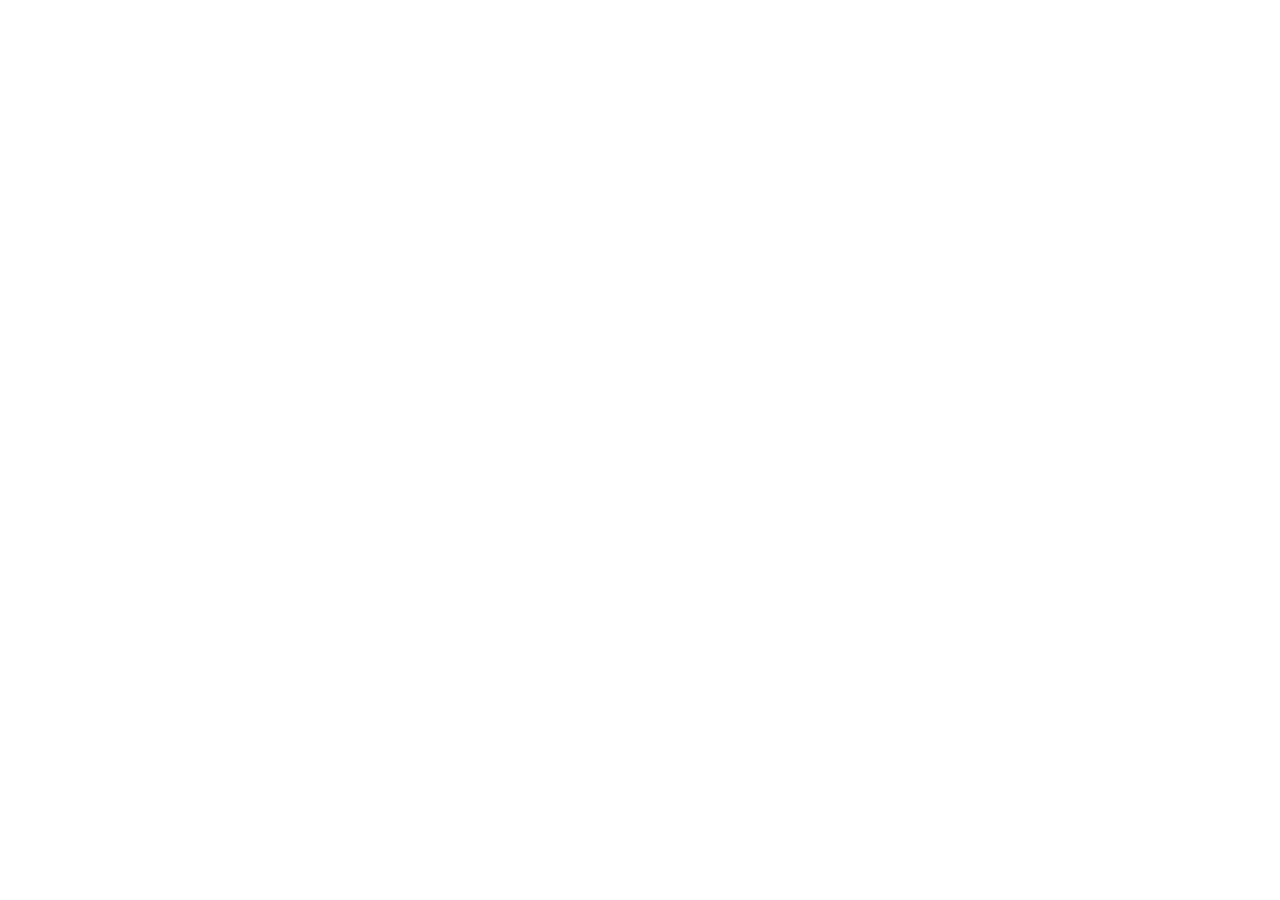
==== index.html @ 0c768c74 "Demonstração completa: 35 sistemas por categoria, alertas, tarefas e auditoria (build e929556)" ====
<!doctype html>
<html lang="pt-BR">
  <head>
    <meta http-equiv="Content-Security-Policy" content="default-src 'self'; script-src 'self' 'sha256-eGp7NYRf4zVDoT8wqTCYIQ6ignhLON4qDS6smEHYjmc='; style-src 'self' 'unsafe-inline' https://fonts.googleapis.com; font-src 'self' data: https://fonts.gstatic.com; img-src 'self' data: https:; connect-src 'self' https://iamdemo.supabase.co wss://iamdemo.supabase.co; object-src 'none'; base-uri 'self'; form-action 'self'" />
    <meta charset="UTF-8" />
    <meta name="viewport" content="width=device-width, initial-scale=1.0" />
    <meta name="color-scheme" content="light dark" />
    <link rel="icon" href="/iam-white-label-demo/favicon.png" type="image/png" />
    <link rel="apple-touch-icon" href="/iam-white-label-demo/apple-touch-icon.png" />
    <script>(function(){var d="system";try{var t=localStorage.getItem("iam-theme")||d;if(t==="system")t=matchMedia("(prefers-color-scheme: dark)").matches?"dark":"light";document.documentElement.classList.add(t);}catch(e){document.documentElement.classList.add(d==="light"?"light":"dark");}})();</script>
    <title>Acme IAM</title>
    <meta name="description" content="Acme IAM — Governança de identidades e acessos">
    <meta name="robots" content="noindex, nofollow, noarchive, nosnippet, noimageindex, notranslate, max-snippet:-1, max-image-preview:none" />
    <meta name="googlebot" content="noindex, nofollow, noarchive, nosnippet, noimageindex" />
    <meta name="bingbot" content="noindex, nofollow, noarchive, nosnippet" />
    <meta name="referrer" content="strict-origin-when-cross-origin" />
    <meta property="og:type" content="website" />
    <meta property="og:title" content="Acme IAM">
    <meta property="og:description" content="Acme IAM — Governança de identidades e acessos">
    <link rel="preconnect" href="https://fonts.googleapis.com" />
    <link rel="preconnect" href="https://fonts.gstatic.com" crossorigin />
    <link rel="stylesheet" href="https://fonts.googleapis.com/css2?family=Inter:wght@400;500;600;700;800&family=Plus+Jakarta+Sans:wght@500;600;700;800&display=swap" />
    <link rel="stylesheet" href="https://fonts.googleapis.com/css2?family=Inter:wght@300;400;500;600;700&family=Instrument+Serif:ital@1&family=JetBrains+Mono:wght@400;500&family=Mitr:wght@200;400&display=swap" />
    <style id="tenant-theme">html:root{--gradient-accent:linear-gradient(135deg, #818CF8 0%, #4338CA 100%);--gradient-accent-hover:linear-gradient(135deg, #818CF8 0%, #4338CA 100%);--brand-accent:245 58% 51%;--ring:245 58% 51%;--info:245 58% 51%;--chart-1:245 58% 51%;}html.dark{--brand-accent:234 89% 74%;--ring:234 89% 74%;--info:234 89% 74%;--chart-1:234 89% 74%;}</style>
    <script type="module" crossorigin src="/iam-white-label-demo/assets/index-DcKQsCVb.js"></script>
    <link rel="stylesheet" crossorigin href="/iam-white-label-demo/assets/index-DkVwX-Vr.css">
  </head>

  <body>
    <div id="root"></div>
  </body>
</html>
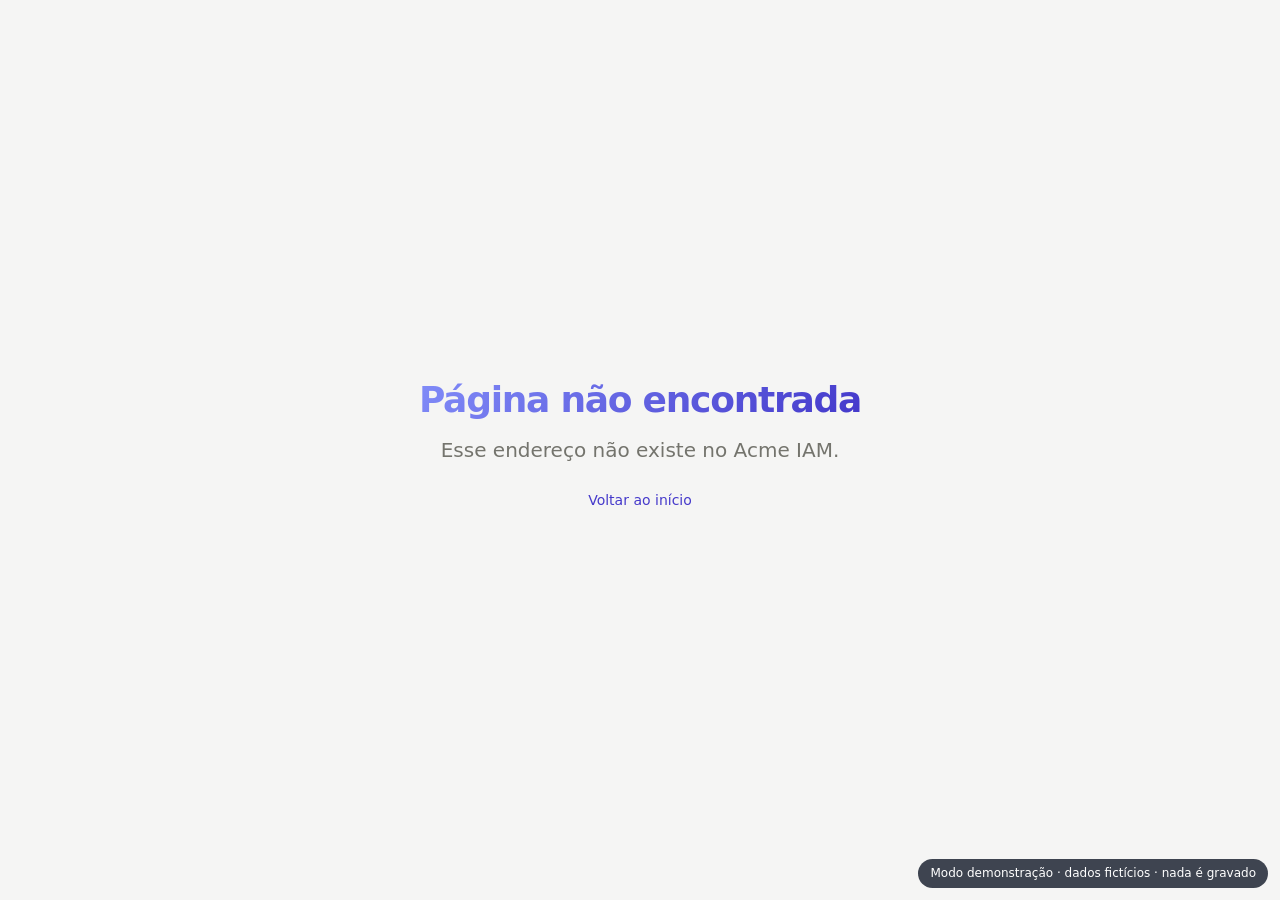
==== commit 189f320c: "Domínio próprio: iam-demo.technoguia.com.br" ====
--- a/index.html
+++ b/index.html
@@ -5,8 +5,8 @@
     <meta charset="UTF-8" />
     <meta name="viewport" content="width=device-width, initial-scale=1.0" />
     <meta name="color-scheme" content="light dark" />
-    <link rel="icon" href="/iam-white-label-demo/favicon.png" type="image/png" />
-    <link rel="apple-touch-icon" href="/iam-white-label-demo/apple-touch-icon.png" />
+    <link rel="icon" href="/favicon.png" type="image/png" />
+    <link rel="apple-touch-icon" href="/apple-touch-icon.png" />
     <script>(function(){var d="system";try{var t=localStorage.getItem("iam-theme")||d;if(t==="system")t=matchMedia("(prefers-color-scheme: dark)").matches?"dark":"light";document.documentElement.classList.add(t);}catch(e){document.documentElement.classList.add(d==="light"?"light":"dark");}})();</script>
     <title>Acme IAM</title>
     <meta name="description" content="Acme IAM — Governança de identidades e acessos">
@@ -22,8 +22,8 @@
     <link rel="stylesheet" href="https://fonts.googleapis.com/css2?family=Inter:wght@400;500;600;700;800&family=Plus+Jakarta+Sans:wght@500;600;700;800&display=swap" />
     <link rel="stylesheet" href="https://fonts.googleapis.com/css2?family=Inter:wght@300;400;500;600;700&family=Instrument+Serif:ital@1&family=JetBrains+Mono:wght@400;500&family=Mitr:wght@200;400&display=swap" />
     <style id="tenant-theme">html:root{--gradient-accent:linear-gradient(135deg, #818CF8 0%, #4338CA 100%);--gradient-accent-hover:linear-gradient(135deg, #818CF8 0%, #4338CA 100%);--brand-accent:245 58% 51%;--ring:245 58% 51%;--info:245 58% 51%;--chart-1:245 58% 51%;}html.dark{--brand-accent:234 89% 74%;--ring:234 89% 74%;--info:234 89% 74%;--chart-1:234 89% 74%;}</style>
-    <script type="module" crossorigin src="/iam-white-label-demo/assets/index-DcKQsCVb.js"></script>
-    <link rel="stylesheet" crossorigin href="/iam-white-label-demo/assets/index-DkVwX-Vr.css">
+    <script type="module" crossorigin src="/assets/index-DmUDwpYJ.js"></script>
+    <link rel="stylesheet" crossorigin href="/assets/index-DkVwX-Vr.css">
   </head>
 
   <body>
--- a/assets/index-DkVwX-Vr.css
+++ b/assets/index-DkVwX-Vr.css
@@ -0,0 +1 @@
+@layer base{:root{--font-sans: "Inter", system-ui, -apple-system, sans-serif;--font-heading: "Inter", system-ui, -apple-system, sans-serif;--font-serif: "Instrument Serif", Georgia, serif;--font-mono: "JetBrains Mono", ui-monospace, "SF Mono", monospace;--tracking-display: -.035em;--tracking-h1: -.035em;--tracking-h2: -.035em;--tracking-h3: -.02em;--tracking-serif: -.01em;--tracking-eyebrow: .18em;--spacing-xs: 4px;--spacing-sm: 8px;--spacing-md: 16px;--spacing-lg: 24px;--spacing-xl: 32px;--spacing-2xl: 48px;--spacing-3xl: 64px;--radius: 0;--radius-sm: 0;--radius-md: 0;--radius-lg: 0;--radius-xl: 0;--radius-full: 9999px;--shadow-sm: 0 1px 2px 0 rgb(0 0 0 / .05);--shadow-md: 0 4px 6px -1px rgb(0 0 0 / .1), 0 2px 4px -2px rgb(0 0 0 / .1);--shadow-lg: 0 10px 15px -3px rgb(0 0 0 / .1), 0 4px 6px -4px rgb(0 0 0 / .1);--shadow-card: 0 1px 3px 0 rgb(0 0 0 / .1), 0 1px 2px -1px rgb(0 0 0 / .1);--shadow-soft: 0 1px 0 hsl(0 0% 90%);--shadow-elevated: 0 24px 60px -20px hsl(0 0% 0% / .18);--z-base: 0;--z-dropdown: 10;--z-sticky: 20;--z-fixed: 30;--z-modal-backdrop: 40;--z-modal: 50;--z-popover: 60;--z-tooltip: 70;--z-toast: 80;--duration-fast: .15s;--duration-normal: .25s;--duration-slow: .4s;--ease-default: cubic-bezier(.4, 0, .2, 1);--ease-in: cubic-bezier(.4, 0, 1, 1);--ease-out: cubic-bezier(0, 0, .2, 1);--ease-bounce: cubic-bezier(.34, 1.56, .64, 1);--gradient-start: #1D1D1B;--gradient-end: #1D1D1B;--gradient-primary: hsl(var(--primary));--gradient-accent: linear-gradient(135deg, #64A1E7 0%, #2246A7 100%);--gradient-accent-hover: linear-gradient(135deg, #4B8CD5 0%, #1B3781 100%);--background: 0 0% 100%;--foreground: 60 4% 11%;--surface-alt: 0 0% 98%;--card: 0 0% 100%;--card-foreground: 60 4% 11%;--popover: 0 0% 100%;--popover-foreground: 60 4% 11%;--primary: 60 4% 11%;--primary-foreground: 0 0% 100%;--secondary: 60 3% 96%;--secondary-foreground: 60 4% 11%;--muted: 60 3% 96%;--muted-foreground: 60 3% 44%;--accent: 60 3% 96%;--accent-foreground: 60 4% 11%;--destructive: 0 84% 60%;--destructive-foreground: 0 0% 100%;--success: 142 71% 45%;--success-foreground: 0 0% 100%;--warning: 38 92% 50%;--warning-foreground: 0 0% 100%;--info: 224 66% 39%;--info-foreground: 0 0% 100%;--brand-accent: 224 66% 39%;--brand-accent-foreground: 0 0% 100%;--brand-accent-muted: 210 87% 95%;--border: 60 3% 90%;--input: 60 3% 90%;--ring: 224 66% 39%;--chart-1: 224 66% 39%;--chart-2: 216 74% 52%;--chart-3: 211 74% 65%;--chart-4: 206 62% 80%;--chart-5: 220 24% 55%;--sidebar-background: 0 0% 100%;--sidebar-foreground: 60 3% 32%;--sidebar-primary: 60 4% 11%;--sidebar-primary-foreground: 0 0% 100%;--sidebar-accent: 60 3% 96%;--sidebar-accent-foreground: 60 4% 11%;--sidebar-border: 60 3% 90%;--sidebar-ring: 60 4% 11%}.light{--background: 0 0% 100%;--foreground: 60 4% 11%;--surface-alt: 0 0% 98%;--card: 0 0% 100%;--card-foreground: 60 4% 11%;--popover: 0 0% 100%;--popover-foreground: 60 4% 11%;--primary: 60 4% 11%;--primary-foreground: 0 0% 100%;--secondary: 60 3% 96%;--secondary-foreground: 60 4% 11%;--muted: 60 3% 96%;--muted-foreground: 60 3% 44%;--accent: 60 3% 96%;--accent-foreground: 60 4% 11%;--border: 60 3% 90%;--input: 60 3% 90%;--ring: 224 66% 39%;--info: 224 66% 39%;--info-foreground: 0 0% 100%;--brand-accent: 224 66% 39%;--brand-accent-foreground: 0 0% 100%;--brand-accent-muted: 210 87% 95%;--destructive: 0 84% 60%;--destructive-foreground: 0 0% 100%;--success: 142 71% 45%;--success-foreground: 0 0% 100%;--warning: 38 92% 50%;--warning-foreground: 0 0% 100%;--sidebar-background: 0 0% 100%;--sidebar-foreground: 60 3% 32%;--sidebar-primary: 60 4% 11%;--sidebar-primary-foreground: 0 0% 100%;--sidebar-accent: 60 3% 96%;--sidebar-accent-foreground: 60 4% 11%;--sidebar-border: 60 3% 90%;--sidebar-ring: 60 4% 11%}.dark{--background: 60 4% 11%;--foreground: 0 0% 100%;--surface-alt: 60 4% 9%;--card: 60 4% 14%;--card-foreground: 0 0% 100%;--popover: 60 4% 14%;--popover-foreground: 0 0% 100%;--primary: 0 0% 100%;--primary-foreground: 60 4% 11%;--secondary: 60 4% 18%;--secondary-foreground: 0 0% 100%;--muted: 60 4% 18%;--muted-foreground: 60 3% 66%;--accent: 60 4% 18%;--accent-foreground: 0 0% 100%;--destructive: 0 62% 50%;--destructive-foreground: 0 0% 100%;--success: 142 71% 45%;--success-foreground: 0 0% 100%;--warning: 38 92% 50%;--warning-foreground: 0 0% 100%;--info: 211 74% 65%;--info-foreground: 60 4% 11%;--brand-accent: 211 74% 65%;--brand-accent-foreground: 60 4% 11%;--brand-accent-muted: 222 66% 22%;--border: 60 4% 20%;--input: 60 4% 20%;--ring: 211 74% 65%;--chart-1: 211 74% 65%;--chart-2: 214 80% 60%;--chart-3: 218 70% 52%;--chart-4: 222 66% 45%;--chart-5: 213 22% 72%;--sidebar-background: 60 4% 9%;--sidebar-foreground: 60 3% 78%;--sidebar-primary: 0 0% 100%;--sidebar-primary-foreground: 60 4% 11%;--sidebar-accent: 60 4% 18%;--sidebar-accent-foreground: 0 0% 100%;--sidebar-border: 60 4% 20%;--sidebar-ring: 0 0% 100%}}@layer base{*{@apply border-border;}html{font-family:var(--font-sans)}body{@apply bg-background text-foreground antialiased;font-feature-settings:"ss01" 1,"cv11" 1;line-height:1.7}h1,h2,h3,h4,h5,h6{font-family:var(--font-heading);font-weight:500;line-height:1.1;letter-spacing:-.035em}h3,h4,h5,h6{letter-spacing:-.02em}}@layer utilities{.text-gradient{background:var(--gradient-accent);-webkit-background-clip:text;background-clip:text;color:transparent;-webkit-text-fill-color:transparent;width:-moz-fit-content;width:fit-content}.bg-gradient-primary{background:hsl(var(--primary))}.border-gradient{border:2px solid transparent;background:linear-gradient(hsl(var(--card)),hsl(var(--card))) padding-box,var(--gradient-accent) border-box}.fill-gradient{background-image:var(--gradient-accent);color:#fff}.fill-gradient *,.fill-gradient svg{color:#fff;-webkit-text-fill-color:#ffffff;stroke:currentColor}.tab-gradient-active[data-state=active]{position:relative}.tab-gradient-active[data-state=active]:after{content:"";position:absolute;left:.25rem;right:.25rem;bottom:0;height:2px;background-image:var(--gradient-accent)}.page-header{display:flex;flex-direction:column;gap:.75rem}.page-header-eyebrow{font-family:var(--font-mono);text-transform:uppercase;letter-spacing:.12em;font-size:.75rem;color:hsl(var(--muted-foreground))}.page-header-title{font-family:var(--font-sans);font-weight:500;font-size:1.875rem;line-height:1.15;letter-spacing:var(--tracking-h1);background:var(--gradient-accent);-webkit-background-clip:text;background-clip:text;color:transparent;width:-moz-fit-content;width:fit-content}.page-header-description{max-width:42rem;font-size:1rem;color:hsl(var(--muted-foreground))}.cta-gradient{position:relative;isolation:isolate;background-image:var(--gradient-accent);color:#fff;box-shadow:none}.cta-gradient,.cta-gradient:hover,.cta-gradient:focus-visible,.cta-gradient *,.cta-gradient svg{color:#fff;-webkit-text-fill-color:#ffffff}.cta-gradient svg{stroke:currentColor}.cta-gradient:before{content:"";position:absolute;top:0;right:0;bottom:0;left:0;z-index:-1;background-image:var(--gradient-accent-hover);opacity:0;transition:opacity var(--duration-fast, .15s) var(--ease-out, ease)}.cta-gradient:hover:before,.cta-gradient:focus-visible:before{opacity:1}.surface-gradient{background-image:var(--gradient-accent);color:#fff}.surface-gradient *,.surface-gradient svg{color:#fff;-webkit-text-fill-color:#ffffff;stroke:currentColor}.fill-gradient-soft{background-image:var(--gradient-accent);opacity:.18}.fill-gradient-soft-bg{background-image:linear-gradient(135deg,#64a4e82e,#2245a52e)}.ring-gradient{position:relative}.ring-gradient:after{content:"";position:absolute;top:0;right:0;bottom:0;left:0;padding:1px;background:var(--gradient-accent);-webkit-mask:linear-gradient(#fff 0 0) content-box,linear-gradient(#fff 0 0);-webkit-mask-composite:xor;mask-composite:exclude;pointer-events:none;border-radius:inherit}.edge-gradient{position:relative}.edge-gradient:before{content:"";position:absolute;left:0;top:0;bottom:0;width:2px;background-image:var(--gradient-accent)}.item-gradient-active{position:relative}.item-gradient-active:before{content:"";position:absolute;left:0;top:0;bottom:0;width:2px;background-image:var(--gradient-accent);opacity:0;transition:opacity var(--duration-fast, .15s) var(--ease-default, ease)}.item-gradient-active:focus:before,.item-gradient-active[data-highlighted]:before,.item-gradient-active[data-state=checked]:before,.item-gradient-active[data-selected=true]:before{opacity:1}.spinner-gradient{border-radius:9999px;background:conic-gradient(from 0deg,transparent 0deg,#64A1E7 140deg,#2246A7 320deg,transparent 360deg);-webkit-mask:radial-gradient(farthest-side,transparent calc(100% - 2px),#fff calc(100% - 2px));mask:radial-gradient(farthest-side,transparent calc(100% - 2px),#fff calc(100% - 2px));animation:spinner-rotate .9s linear infinite}@keyframes spinner-rotate{to{transform:rotate(360deg)}}.skeleton-gradient{position:relative;overflow:hidden}.skeleton-gradient:after{content:"";position:absolute;top:0;right:0;bottom:0;left:0;transform:translate(-100%);background:linear-gradient(90deg,transparent 0%,hsl(211 74% 65% / .25) 50%,transparent 100%);animation:skeleton-shimmer 1.6s ease-in-out infinite}@keyframes skeleton-shimmer{to{transform:translate(100%)}}.type-display{font-family:var(--font-sans);font-weight:500;line-height:.95;letter-spacing:var(--tracking-display)}.type-h1{font-family:var(--font-sans);font-weight:500;letter-spacing:var(--tracking-h1)}.type-h2{font-family:var(--font-sans);font-weight:500;letter-spacing:var(--tracking-h2)}.type-h3{font-family:var(--font-sans);font-weight:500;letter-spacing:var(--tracking-h3)}.type-body{font-family:var(--font-sans);font-weight:400;line-height:1.7}.type-eyebrow{font-family:var(--font-mono);font-weight:500;text-transform:uppercase;letter-spacing:var(--tracking-eyebrow)}.text-display{font-family:var(--font-sans);font-weight:500;letter-spacing:-.045em;line-height:.95}.tabular{font-variant-numeric:tabular-nums}.hairline-grid{border-top:1px solid hsl(var(--border));border-left:1px solid hsl(var(--border))}.hairline-cell{border-right:1px solid hsl(var(--border));border-bottom:1px solid hsl(var(--border))}.invert-on-hover{transition:background-color .18s var(--ease-default),color .18s var(--ease-default),border-color .18s var(--ease-default)}.shadow-soft{box-shadow:var(--shadow-soft)}.shadow-elevated{box-shadow:var(--shadow-elevated)}.serif{font-family:var(--font-serif);font-weight:400;font-style:italic;letter-spacing:var(--tracking-serif);font-size:1.12em;line-height:1}.logo-mark{font-family:"Mitr",var(--font-sans);text-transform:uppercase;color:hsl(var(--foreground));line-height:1}.logo-mark-light{font-family:"Mitr",var(--font-sans);font-weight:200!important}.logo-mark-regular{font-family:"Mitr",var(--font-sans);font-weight:400!important}.shadow-card{box-shadow:var(--shadow-card)}.scrollbar-thin{scrollbar-width:thin;scrollbar-color:hsl(var(--muted-foreground) / .3) transparent}.scrollbar-thin::-webkit-scrollbar{width:6px;height:6px}.scrollbar-thin::-webkit-scrollbar-track{background:transparent}.scrollbar-thin::-webkit-scrollbar-thumb{background-color:hsl(var(--muted-foreground) / .3);border-radius:var(--radius-full)}.scrollbar-thin::-webkit-scrollbar-thumb:hover{background-color:hsl(var(--muted-foreground) / .5)}.scrollbar-none{-ms-overflow-style:none;scrollbar-width:none}.scrollbar-none::-webkit-scrollbar{display:none}}@keyframes fade-out{0%{opacity:1;transform:translateY(0)}to{opacity:0;transform:translateY(10px)}}@keyframes scale-in{0%{opacity:0;transform:scale(.95)}to{opacity:1;transform:scale(1)}}@keyframes scale-out{0%{opacity:1;transform:scale(1)}to{opacity:0;transform:scale(.95)}}@keyframes slide-in-right{0%{transform:translate(100%)}to{transform:translate(0)}}@keyframes slide-out-right{0%{transform:translate(0)}to{transform:translate(100%)}}@keyframes slide-in-left{0%{transform:translate(-100%)}to{transform:translate(0)}}@keyframes ripple{to{transform:scale(4);opacity:0}}@keyframes orbit{0%{transform:rotate(0) translate(75px) rotate(0)}to{transform:rotate(360deg) translate(75px) rotate(-360deg)}}@keyframes breathe{0%,to{transform:scale(1);opacity:.8}50%{transform:scale(1.05);opacity:1}}@keyframes shimmer{0%{background-position:-200% 0}to{background-position:200% 0}}@keyframes float{0%,to{transform:translateY(0)}50%{transform:translateY(-10px)}}@keyframes pulse-ring{0%{transform:scale(.8);opacity:1}to{transform:scale(2);opacity:0}}.menu-zebra [role=option]:nth-of-type(2n):not([data-highlighted]),.menu-zebra [role=menuitem]:nth-of-type(2n):not([data-highlighted]),.menu-zebra [role=menuitemcheckbox]:nth-of-type(2n):not([data-highlighted]),.menu-zebra [role=menuitemradio]:nth-of-type(2n):not([data-highlighted]){background-color:hsl(var(--muted) / .5)}.dark .menu-zebra [role=option]:nth-of-type(2n):not([data-highlighted]),.dark .menu-zebra [role=menuitem]:nth-of-type(2n):not([data-highlighted]),.dark .menu-zebra [role=menuitemcheckbox]:nth-of-type(2n):not([data-highlighted]),.dark .menu-zebra [role=menuitemradio]:nth-of-type(2n):not([data-highlighted]){background-color:hsl(var(--muted) / .35)}*,:before,:after{--tw-border-spacing-x: 0;--tw-border-spacing-y: 0;--tw-translate-x: 0;--tw-translate-y: 0;--tw-rotate: 0;--tw-skew-x: 0;--tw-skew-y: 0;--tw-scale-x: 1;--tw-scale-y: 1;--tw-pan-x: ;--tw-pan-y: ;--tw-pinch-zoom: ;--tw-scroll-snap-strictness: proximity;--tw-gradient-from-position: ;--tw-gradient-via-position: ;--tw-gradient-to-position: ;--tw-ordinal: ;--tw-slashed-zero: ;--tw-numeric-figure: ;--tw-numeric-spacing: ;--tw-numeric-fraction: ;--tw-ring-inset: ;--tw-ring-offset-width: 0px;--tw-ring-offset-color: #fff;--tw-ring-color: rgb(59 130 246 / .5);--tw-ring-offset-shadow: 0 0 #0000;--tw-ring-shadow: 0 0 #0000;--tw-shadow: 0 0 #0000;--tw-shadow-colored: 0 0 #0000;--tw-blur: ;--tw-brightness: ;--tw-contrast: ;--tw-grayscale: ;--tw-hue-rotate: ;--tw-invert: ;--tw-saturate: ;--tw-sepia: ;--tw-drop-shadow: ;--tw-backdrop-blur: ;--tw-backdrop-brightness: ;--tw-backdrop-contrast: ;--tw-backdrop-grayscale: ;--tw-backdrop-hue-rotate: ;--tw-backdrop-invert: ;--tw-backdrop-opacity: ;--tw-backdrop-saturate: ;--tw-backdrop-sepia: ;--tw-contain-size: ;--tw-contain-layout: ;--tw-contain-paint: ;--tw-contain-style: }::backdrop{--tw-border-spacing-x: 0;--tw-border-spacing-y: 0;--tw-translate-x: 0;--tw-translate-y: 0;--tw-rotate: 0;--tw-skew-x: 0;--tw-skew-y: 0;--tw-scale-x: 1;--tw-scale-y: 1;--tw-pan-x: ;--tw-pan-y: ;--tw-pinch-zoom: ;--tw-scroll-snap-strictness: proximity;--tw-gradient-from-position: ;--tw-gradient-via-position: ;--tw-gradient-to-position: ;--tw-ordinal: ;--tw-slashed-zero: ;--tw-numeric-figure: ;--tw-numeric-spacing: ;--tw-numeric-fraction: ;--tw-ring-inset: ;--tw-ring-offset-width: 0px;--tw-ring-offset-color: #fff;--tw-ring-color: rgb(59 130 246 / .5);--tw-ring-offset-shadow: 0 0 #0000;--tw-ring-shadow: 0 0 #0000;--tw-shadow: 0 0 #0000;--tw-shadow-colored: 0 0 #0000;--tw-blur: ;--tw-brightness: ;--tw-contrast: ;--tw-grayscale: ;--tw-hue-rotate: ;--tw-invert: ;--tw-saturate: ;--tw-sepia: ;--tw-drop-shadow: ;--tw-backdrop-blur: ;--tw-backdrop-brightness: ;--tw-backdrop-contrast: ;--tw-backdrop-grayscale: ;--tw-backdrop-hue-rotate: ;--tw-backdrop-invert: ;--tw-backdrop-opacity: ;--tw-backdrop-saturate: ;--tw-backdrop-sepia: ;--tw-contain-size: ;--tw-contain-layout: ;--tw-contain-paint: ;--tw-contain-style: }*,:before,:after{box-sizing:border-box;border-width:0;border-style:solid;border-color:#e5e7eb}:before,:after{--tw-content: ""}html,:host{line-height:1.5;-webkit-text-size-adjust:100%;-moz-tab-size:4;-o-tab-size:4;tab-size:4;font-family:var(--font-sans),system-ui,-apple-system,sans-serif;font-feature-settings:normal;font-variation-settings:normal;-webkit-tap-highlight-color:transparent}body{margin:0;line-height:inherit}hr{height:0;color:inherit;border-top-width:1px}abbr:where([title]){-webkit-text-decoration:underline dotted;text-decoration:underline dotted}h1,h2,h3,h4,h5,h6{font-size:inherit;font-weight:inherit}a{color:inherit;text-decoration:inherit}b,strong{font-weight:bolder}code,kbd,samp,pre{font-family:var(--font-mono),ui-monospace,monospace;font-feature-settings:normal;font-variation-settings:normal;font-size:1em}small{font-size:80%}sub,sup{font-size:75%;line-height:0;position:relative;vertical-align:baseline}sub{bottom:-.25em}sup{top:-.5em}table{text-indent:0;border-color:inherit;border-collapse:collapse}button,input,optgroup,select,textarea{font-family:inherit;font-feature-settings:inherit;font-variation-settings:inherit;font-size:100%;font-weight:inherit;line-height:inherit;letter-spacing:inherit;color:inherit;margin:0;padding:0}button,select{text-transform:none}button,input:where([type=button]),input:where([type=reset]),input:where([type=submit]){-webkit-appearance:button;background-color:transparent;background-image:none}:-moz-focusring{outline:auto}:-moz-ui-invalid{box-shadow:none}progress{vertical-align:baseline}::-webkit-inner-spin-button,::-webkit-outer-spin-button{height:auto}[type=search]{-webkit-appearance:textfield;outline-offset:-2px}::-webkit-search-decoration{-webkit-appearance:none}::-webkit-file-upload-button{-webkit-appearance:button;font:inherit}summary{display:list-item}blockquote,dl,dd,h1,h2,h3,h4,h5,h6,hr,figure,p,pre{margin:0}fieldset{margin:0;padding:0}legend{padding:0}ol,ul,menu{list-style:none;margin:0;padding:0}dialog{padding:0}textarea{resize:vertical}input::-moz-placeholder,textarea::-moz-placeholder{opacity:1;color:#9ca3af}input::placeholder,textarea::placeholder{opacity:1;color:#9ca3af}button,[role=button]{cursor:pointer}:disabled{cursor:default}img,svg,video,canvas,audio,iframe,embed,object{display:block;vertical-align:middle}img,video{max-width:100%;height:auto}[hidden]:where(:not([hidden=until-found])){display:none}:root{--font-sans: "Inter", system-ui, -apple-system, sans-serif;--font-heading: "Inter", system-ui, -apple-system, sans-serif;--font-serif: "Instrument Serif", Georgia, serif;--font-mono: "JetBrains Mono", ui-monospace, "SF Mono", monospace;--tracking-display: -.035em;--tracking-h1: -.035em;--tracking-h2: -.035em;--tracking-h3: -.02em;--tracking-serif: -.01em;--tracking-eyebrow: .18em;--spacing-xs: 4px;--spacing-sm: 8px;--spacing-md: 16px;--spacing-lg: 24px;--spacing-xl: 32px;--spacing-2xl: 48px;--spacing-3xl: 64px;--radius: 0;--radius-sm: 0;--radius-md: 0;--radius-lg: 0;--radius-xl: 0;--radius-full: 9999px;--shadow-sm: 0 1px 2px 0 rgb(0 0 0 / .05);--shadow-md: 0 4px 6px -1px rgb(0 0 0 / .1), 0 2px 4px -2px rgb(0 0 0 / .1);--shadow-lg: 0 10px 15px -3px rgb(0 0 0 / .1), 0 4px 6px -4px rgb(0 0 0 / .1);--shadow-card: 0 1px 3px 0 rgb(0 0 0 / .1), 0 1px 2px -1px rgb(0 0 0 / .1);--shadow-soft: 0 1px 0 hsl(0 0% 90%);--shadow-elevated: 0 24px 60px -20px hsl(0 0% 0% / .18);--z-base: 0;--z-dropdown: 10;--z-sticky: 20;--z-fixed: 30;--z-modal-backdrop: 40;--z-modal: 50;--z-popover: 60;--z-tooltip: 70;--z-toast: 80;--duration-fast: .15s;--duration-normal: .25s;--duration-slow: .4s;--ease-default: cubic-bezier(.4, 0, .2, 1);--ease-in: cubic-bezier(.4, 0, 1, 1);--ease-out: cubic-bezier(0, 0, .2, 1);--ease-bounce: cubic-bezier(.34, 1.56, .64, 1);--gradient-start: #1D1D1B;--gradient-end: #1D1D1B;--gradient-primary: hsl(var(--primary));--gradient-accent: linear-gradient(135deg, #64A1E7 0%, #2246A7 100%);--gradient-accent-hover: linear-gradient(135deg, #4B8CD5 0%, #1B3781 100%);--background: 0 0% 100%;--foreground: 60 4% 11%;--surface-alt: 0 0% 98%;--card: 0 0% 100%;--card-foreground: 60 4% 11%;--popover: 0 0% 100%;--popover-foreground: 60 4% 11%;--primary: 60 4% 11%;--primary-foreground: 0 0% 100%;--secondary: 60 3% 96%;--secondary-foreground: 60 4% 11%;--muted: 60 3% 96%;--muted-foreground: 60 3% 44%;--accent: 60 3% 96%;--accent-foreground: 60 4% 11%;--destructive: 0 84% 60%;--destructive-foreground: 0 0% 100%;--success: 142 71% 45%;--success-foreground: 0 0% 100%;--warning: 38 92% 50%;--warning-foreground: 0 0% 100%;--info: 224 66% 39%;--info-foreground: 0 0% 100%;--brand-accent: 224 66% 39%;--brand-accent-foreground: 0 0% 100%;--brand-accent-muted: 210 87% 95%;--border: 60 3% 90%;--input: 60 3% 90%;--ring: 224 66% 39%;--chart-1: 224 66% 39%;--chart-2: 216 74% 52%;--chart-3: 211 74% 65%;--chart-4: 206 62% 80%;--chart-5: 220 24% 55%;--sidebar-background: 0 0% 100%;--sidebar-foreground: 60 3% 32%;--sidebar-primary: 60 4% 11%;--sidebar-primary-foreground: 0 0% 100%;--sidebar-accent: 60 3% 96%;--sidebar-accent-foreground: 60 4% 11%;--sidebar-border: 60 3% 90%;--sidebar-ring: 60 4% 11%}.light{--background: 0 0% 100%;--foreground: 60 4% 11%;--surface-alt: 0 0% 98%;--card: 0 0% 100%;--card-foreground: 60 4% 11%;--popover: 0 0% 100%;--popover-foreground: 60 4% 11%;--primary: 60 4% 11%;--primary-foreground: 0 0% 100%;--secondary: 60 3% 96%;--secondary-foreground: 60 4% 11%;--muted: 60 3% 96%;--muted-foreground: 60 3% 44%;--accent: 60 3% 96%;--accent-foreground: 60 4% 11%;--border: 60 3% 90%;--input: 60 3% 90%;--ring: 224 66% 39%;--info: 224 66% 39%;--info-foreground: 0 0% 100%;--brand-accent: 224 66% 39%;--brand-accent-foreground: 0 0% 100%;--brand-accent-muted: 210 87% 95%;--destructive: 0 84% 60%;--destructive-foreground: 0 0% 100%;--success: 142 71% 45%;--success-foreground: 0 0% 100%;--warning: 38 92% 50%;--warning-foreground: 0 0% 100%;--sidebar-background: 0 0% 100%;--sidebar-foreground: 60 3% 32%;--sidebar-primary: 60 4% 11%;--sidebar-primary-foreground: 0 0% 100%;--sidebar-accent: 60 3% 96%;--sidebar-accent-foreground: 60 4% 11%;--sidebar-border: 60 3% 90%;--sidebar-ring: 60 4% 11%}.dark{--background: 60 4% 11%;--foreground: 0 0% 100%;--surface-alt: 60 4% 9%;--card: 60 4% 14%;--card-foreground: 0 0% 100%;--popover: 60 4% 14%;--popover-foreground: 0 0% 100%;--primary: 0 0% 100%;--primary-foreground: 60 4% 11%;--secondary: 60 4% 18%;--secondary-foreground: 0 0% 100%;--muted: 60 4% 18%;--muted-foreground: 60 3% 66%;--accent: 60 4% 18%;--accent-foreground: 0 0% 100%;--destructive: 0 62% 50%;--destructive-foreground: 0 0% 100%;--success: 142 71% 45%;--success-foreground: 0 0% 100%;--warning: 38 92% 50%;--warning-foreground: 0 0% 100%;--info: 211 74% 65%;--info-foreground: 60 4% 11%;--brand-accent: 211 74% 65%;--brand-accent-foreground: 60 4% 11%;--brand-accent-muted: 222 66% 22%;--border: 60 4% 20%;--input: 60 4% 20%;--ring: 211 74% 65%;--chart-1: 211 74% 65%;--chart-2: 214 80% 60%;--chart-3: 218 70% 52%;--chart-4: 222 66% 45%;--chart-5: 213 22% 72%;--sidebar-background: 60 4% 9%;--sidebar-foreground: 60 3% 78%;--sidebar-primary: 0 0% 100%;--sidebar-primary-foreground: 60 4% 11%;--sidebar-accent: 60 4% 18%;--sidebar-accent-foreground: 0 0% 100%;--sidebar-border: 60 4% 20%;--sidebar-ring: 0 0% 100%}*{border-color:hsl(var(--border))}html{font-family:var(--font-sans)}body{background-color:hsl(var(--background));color:hsl(var(--foreground));-webkit-font-smoothing:antialiased;-moz-osx-font-smoothing:grayscale;font-feature-settings:"ss01" 1,"cv11" 1;line-height:1.7}h1,h2,h3,h4,h5,h6{font-family:var(--font-heading);font-weight:500;line-height:1.1;letter-spacing:-.035em}h3,h4,h5,h6{letter-spacing:-.02em}.fixed.inset-0[data-state=closed]{pointer-events:none}[role=dialog][data-state=open],[role=alertdialog][data-state=open]{z-index:calc(var(--z-modal) + 1)}[data-radix-popper-content-wrapper]{z-index:calc(var(--z-modal) + 2)!important}.container{width:100%;margin-right:auto;margin-left:auto;padding-right:2rem;padding-left:2rem}@media (min-width: 1400px){.container{max-width:1400px}}.sr-only{position:absolute;width:1px;height:1px;padding:0;margin:-1px;overflow:hidden;clip:rect(0,0,0,0);white-space:nowrap;border-width:0}.pointer-events-none{pointer-events:none}.pointer-events-auto{pointer-events:auto}.visible{visibility:visible}.invisible{visibility:hidden}.fixed{position:fixed}.absolute{position:absolute}.relative{position:relative}.sticky{position:sticky}.inset-0{top:0;right:0;bottom:0;left:0}.inset-x-0{left:0;right:0}.inset-y-0{top:0;bottom:0}.-bottom-12{bottom:-3rem}.-left-12{left:-3rem}.-right-12{right:-3rem}.-top-12{top:-3rem}.bottom-0{bottom:0}.left-0{left:0}.left-1{left:.25rem}.left-1\/2{left:50%}.left-2{left:.5rem}.left-3{left:.75rem}.left-\[50\%\]{left:50%}.right-0{right:0}.right-1{right:.25rem}.right-2{right:.5rem}.right-3{right:.75rem}.right-4{right:1rem}.top-0{top:0}.top-1\.5{top:.375rem}.top-1\/2{top:50%}.top-2{top:.5rem}.top-3\.5{top:.875rem}.top-4{top:1rem}.top-\[1px\]{top:1px}.top-\[50\%\]{top:50%}.top-\[60\%\]{top:60%}.top-full{top:100%}.isolate{isolation:isolate}.z-10{z-index:10}.z-20{z-index:20}.z-50{z-index:50}.z-\[100\]{z-index:100}.z-\[1\]{z-index:1}.z-modal{z-index:var(--z-modal)}.z-modal-backdrop{z-index:var(--z-modal-backdrop)}.z-sticky{z-index:var(--z-sticky)}.col-span-1{grid-column:span 1 / span 1}.col-span-2{grid-column:span 2 / span 2}.col-span-3{grid-column:span 3 / span 3}.col-span-6{grid-column:span 6 / span 6}.-mx-1{margin-left:-.25rem;margin-right:-.25rem}.-mx-2{margin-left:-.5rem;margin-right:-.5rem}.mx-0{margin-left:0;margin-right:0}.mx-2{margin-left:.5rem;margin-right:.5rem}.mx-3\.5{margin-left:.875rem;margin-right:.875rem}.mx-auto{margin-left:auto;margin-right:auto}.my-0\.5{margin-top:.125rem;margin-bottom:.125rem}.my-1{margin-top:.25rem;margin-bottom:.25rem}.-ml-4{margin-left:-1rem}.-mt-2{margin-top:-.5rem}.-mt-4{margin-top:-1rem}.mb-1{margin-bottom:.25rem}.mb-1\.5{margin-bottom:.375rem}.mb-10{margin-bottom:2.5rem}.mb-2{margin-bottom:.5rem}.mb-3{margin-bottom:.75rem}.mb-4{margin-bottom:1rem}.mb-6{margin-bottom:1.5rem}.mb-md{margin-bottom:var(--spacing-md)}.ml-1{margin-left:.25rem}.ml-2{margin-left:.5rem}.ml-3{margin-left:.75rem}.ml-5{margin-left:1.25rem}.ml-auto{margin-left:auto}.mr-1{margin-right:.25rem}.mr-2{margin-right:.5rem}.mt-0{margin-top:0}.mt-0\.5{margin-top:.125rem}.mt-1{margin-top:.25rem}.mt-1\.5{margin-top:.375rem}.mt-10{margin-top:2.5rem}.mt-2{margin-top:.5rem}.mt-24{margin-top:6rem}.mt-3{margin-top:.75rem}.mt-4{margin-top:1rem}.mt-6{margin-top:1.5rem}.mt-8{margin-top:2rem}.mt-auto{margin-top:auto}.mt-lg{margin-top:var(--spacing-lg)}.line-clamp-2{overflow:hidden;display:-webkit-box;-webkit-box-orient:vertical;-webkit-line-clamp:2}.line-clamp-3{overflow:hidden;display:-webkit-box;-webkit-box-orient:vertical;-webkit-line-clamp:3}.block{display:block}.inline-block{display:inline-block}.inline{display:inline}.flex{display:flex}.inline-flex{display:inline-flex}.table{display:table}.grid{display:grid}.hidden{display:none}.aspect-square{aspect-ratio:1 / 1}.aspect-video{aspect-ratio:16 / 9}.size-4{width:1rem;height:1rem}.h-1\.5{height:.375rem}.h-10{height:2.5rem}.h-11{height:2.75rem}.h-12{height:3rem}.h-14{height:3.5rem}.h-16{height:4rem}.h-2{height:.5rem}.h-2\.5{height:.625rem}.h-20{height:5rem}.h-24{height:6rem}.h-3{height:.75rem}.h-3\.5{height:.875rem}.h-4{height:1rem}.h-40{height:10rem}.h-48{height:12rem}.h-5{height:1.25rem}.h-52{height:13rem}.h-56{height:14rem}.h-6{height:1.5rem}.h-7{height:1.75rem}.h-72{height:18rem}.h-8{height:2rem}.h-9{height:2.25rem}.h-\[1\.2rem\]{height:1.2rem}.h-\[1px\]{height:1px}.h-\[200px\]{height:200px}.h-\[220px\]{height:220px}.h-\[400px\]{height:400px}.h-\[var\(--radix-navigation-menu-viewport-height\)\]{height:var(--radix-navigation-menu-viewport-height)}.h-\[var\(--radix-select-trigger-height\)\]{height:var(--radix-select-trigger-height)}.h-auto{height:auto}.h-full{height:100%}.h-lg{height:var(--spacing-lg)}.h-px{height:1px}.h-svh{height:100svh}.max-h-32{max-height:8rem}.max-h-48{max-height:12rem}.max-h-56{max-height:14rem}.max-h-64{max-height:16rem}.max-h-72{max-height:18rem}.max-h-80{max-height:20rem}.max-h-96{max-height:24rem}.max-h-\[250px\]{max-height:250px}.max-h-\[260px\]{max-height:260px}.max-h-\[300px\]{max-height:300px}.max-h-\[400px\]{max-height:400px}.max-h-\[500px\]{max-height:500px}.max-h-\[85vh\]{max-height:85vh}.max-h-\[90vh\]{max-height:90vh}.max-h-\[min\(60vh\,480px\)\]{max-height:min(60vh,480px)}.max-h-screen{max-height:100vh}.min-h-0{min-height:0px}.min-h-\[120px\]{min-height:120px}.min-h-\[80px\]{min-height:80px}.min-h-screen{min-height:100vh}.min-h-svh{min-height:100svh}.w-0{width:0px}.w-1{width:.25rem}.w-1\.5{width:.375rem}.w-10{width:2.5rem}.w-11{width:2.75rem}.w-12{width:3rem}.w-14{width:3.5rem}.w-16{width:4rem}.w-2{width:.5rem}.w-2\.5{width:.625rem}.w-20{width:5rem}.w-28{width:7rem}.w-3{width:.75rem}.w-3\.5{width:.875rem}.w-3\/4{width:75%}.w-32{width:8rem}.w-36{width:9rem}.w-4{width:1rem}.w-40{width:10rem}.w-44{width:11rem}.w-48{width:12rem}.w-5{width:1.25rem}.w-52{width:13rem}.w-56{width:14rem}.w-6{width:1.5rem}.w-64{width:16rem}.w-7{width:1.75rem}.w-72{width:18rem}.w-8{width:2rem}.w-80{width:20rem}.w-9{width:2.25rem}.w-\[--radix-popover-trigger-width\]{width:var(--radix-popover-trigger-width)}.w-\[--sidebar-width\]{width:var(--sidebar-width)}.w-\[1\.2rem\]{width:1.2rem}.w-\[10\%\]{width:10%}.w-\[100px\]{width:100px}.w-\[120px\]{width:120px}.w-\[13\%\]{width:13%}.w-\[140px\]{width:140px}.w-\[150px\]{width:150px}.w-\[16\%\]{width:16%}.w-\[160px\]{width:160px}.w-\[180px\]{width:180px}.w-\[1px\]{width:1px}.w-\[200px\]{width:200px}.w-\[22\%\]{width:22%}.w-\[220px\]{width:220px}.w-\[240px\]{width:240px}.w-\[260px\]{width:260px}.w-\[280px\]{width:280px}.w-\[7\%\]{width:7%}.w-\[70px\]{width:70px}.w-\[8\%\]{width:8%}.w-\[min\(32rem\,90vw\)\]{width:min(32rem,90vw)}.w-auto{width:auto}.w-fit{width:-moz-fit-content;width:fit-content}.w-full{width:100%}.w-lg{width:var(--spacing-lg)}.w-max{width:-moz-max-content;width:max-content}.w-px{width:1px}.min-w-0{min-width:0px}.min-w-48{min-width:12rem}.min-w-5{min-width:1.25rem}.min-w-64{min-width:16rem}.min-w-\[100px\]{min-width:100px}.min-w-\[120px\]{min-width:120px}.min-w-\[12rem\]{min-width:12rem}.min-w-\[1400px\]{min-width:1400px}.min-w-\[140px\]{min-width:140px}.min-w-\[160px\]{min-width:160px}.min-w-\[180px\]{min-width:180px}.min-w-\[200px\]{min-width:200px}.min-w-\[220px\]{min-width:220px}.min-w-\[240px\]{min-width:240px}.min-w-\[260px\]{min-width:260px}.min-w-\[80px\]{min-width:80px}.min-w-\[8rem\]{min-width:8rem}.min-w-\[var\(--radix-select-trigger-width\)\]{min-width:var(--radix-select-trigger-width)}.min-w-max{min-width:-moz-max-content;min-width:max-content}.max-w-2xl{max-width:42rem}.max-w-3xl{max-width:48rem}.max-w-4xl{max-width:56rem}.max-w-5xl{max-width:64rem}.max-w-6xl{max-width:72rem}.max-w-7xl{max-width:80rem}.max-w-\[--skeleton-width\]{max-width:var(--skeleton-width)}.max-w-\[1600px\]{max-width:1600px}.max-w-\[160px\]{max-width:160px}.max-w-\[170px\]{max-width:170px}.max-w-\[1800px\]{max-width:1800px}.max-w-\[180px\]{max-width:180px}.max-w-\[190px\]{max-width:190px}.max-w-\[200px\]{max-width:200px}.max-w-\[220px\]{max-width:220px}.max-w-\[240px\]{max-width:240px}.max-w-\[260px\]{max-width:260px}.max-w-\[280px\]{max-width:280px}.max-w-\[300px\]{max-width:300px}.max-w-\[320px\]{max-width:320px}.max-w-full{max-width:100%}.max-w-lg{max-width:32rem}.max-w-max{max-width:-moz-max-content;max-width:max-content}.max-w-md{max-width:28rem}.max-w-none{max-width:none}.max-w-sm{max-width:24rem}.max-w-xs{max-width:20rem}.flex-1{flex:1 1 0%}.shrink-0{flex-shrink:0}.grow{flex-grow:1}.grow-0{flex-grow:0}.basis-full{flex-basis:100%}.table-fixed{table-layout:fixed}.caption-bottom{caption-side:bottom}.border-collapse{border-collapse:collapse}.-translate-x-1{--tw-translate-x: -.25rem;transform:translate(var(--tw-translate-x),var(--tw-translate-y)) rotate(var(--tw-rotate)) skew(var(--tw-skew-x)) skewY(var(--tw-skew-y)) scaleX(var(--tw-scale-x)) scaleY(var(--tw-scale-y))}.-translate-x-1\/2{--tw-translate-x: -50%;transform:translate(var(--tw-translate-x),var(--tw-translate-y)) rotate(var(--tw-rotate)) skew(var(--tw-skew-x)) skewY(var(--tw-skew-y)) scaleX(var(--tw-scale-x)) scaleY(var(--tw-scale-y))}.-translate-x-full{--tw-translate-x: -100%;transform:translate(var(--tw-translate-x),var(--tw-translate-y)) rotate(var(--tw-rotate)) skew(var(--tw-skew-x)) skewY(var(--tw-skew-y)) scaleX(var(--tw-scale-x)) scaleY(var(--tw-scale-y))}.-translate-x-px{--tw-translate-x: -1px;transform:translate(var(--tw-translate-x),var(--tw-translate-y)) rotate(var(--tw-rotate)) skew(var(--tw-skew-x)) skewY(var(--tw-skew-y)) scaleX(var(--tw-scale-x)) scaleY(var(--tw-scale-y))}.-translate-y-1\/2{--tw-translate-y: -50%;transform:translate(var(--tw-translate-x),var(--tw-translate-y)) rotate(var(--tw-rotate)) skew(var(--tw-skew-x)) skewY(var(--tw-skew-y)) scaleX(var(--tw-scale-x)) scaleY(var(--tw-scale-y))}.translate-x-0{--tw-translate-x: 0px;transform:translate(var(--tw-translate-x),var(--tw-translate-y)) rotate(var(--tw-rotate)) skew(var(--tw-skew-x)) skewY(var(--tw-skew-y)) scaleX(var(--tw-scale-x)) scaleY(var(--tw-scale-y))}.translate-x-\[-50\%\]{--tw-translate-x: -50%;transform:translate(var(--tw-translate-x),var(--tw-translate-y)) rotate(var(--tw-rotate)) skew(var(--tw-skew-x)) skewY(var(--tw-skew-y)) scaleX(var(--tw-scale-x)) scaleY(var(--tw-scale-y))}.translate-x-px{--tw-translate-x: 1px;transform:translate(var(--tw-translate-x),var(--tw-translate-y)) rotate(var(--tw-rotate)) skew(var(--tw-skew-x)) skewY(var(--tw-skew-y)) scaleX(var(--tw-scale-x)) scaleY(var(--tw-scale-y))}.translate-y-\[-50\%\]{--tw-translate-y: -50%;transform:translate(var(--tw-translate-x),var(--tw-translate-y)) rotate(var(--tw-rotate)) skew(var(--tw-skew-x)) skewY(var(--tw-skew-y)) scaleX(var(--tw-scale-x)) scaleY(var(--tw-scale-y))}.-rotate-90{--tw-rotate: -90deg;transform:translate(var(--tw-translate-x),var(--tw-translate-y)) rotate(var(--tw-rotate)) skew(var(--tw-skew-x)) skewY(var(--tw-skew-y)) scaleX(var(--tw-scale-x)) scaleY(var(--tw-scale-y))}.rotate-0{--tw-rotate: 0deg;transform:translate(var(--tw-translate-x),var(--tw-translate-y)) rotate(var(--tw-rotate)) skew(var(--tw-skew-x)) skewY(var(--tw-skew-y)) scaleX(var(--tw-scale-x)) scaleY(var(--tw-scale-y))}.rotate-45{--tw-rotate: 45deg;transform:translate(var(--tw-translate-x),var(--tw-translate-y)) rotate(var(--tw-rotate)) skew(var(--tw-skew-x)) skewY(var(--tw-skew-y)) scaleX(var(--tw-scale-x)) scaleY(var(--tw-scale-y))}.rotate-90{--tw-rotate: 90deg;transform:translate(var(--tw-translate-x),var(--tw-translate-y)) rotate(var(--tw-rotate)) skew(var(--tw-skew-x)) skewY(var(--tw-skew-y)) scaleX(var(--tw-scale-x)) scaleY(var(--tw-scale-y))}.scale-0{--tw-scale-x: 0;--tw-scale-y: 0;transform:translate(var(--tw-translate-x),var(--tw-translate-y)) rotate(var(--tw-rotate)) skew(var(--tw-skew-x)) skewY(var(--tw-skew-y)) scaleX(var(--tw-scale-x)) scaleY(var(--tw-scale-y))}.scale-100{--tw-scale-x: 1;--tw-scale-y: 1;transform:translate(var(--tw-translate-x),var(--tw-translate-y)) rotate(var(--tw-rotate)) skew(var(--tw-skew-x)) skewY(var(--tw-skew-y)) scaleX(var(--tw-scale-x)) scaleY(var(--tw-scale-y))}.transform{transform:translate(var(--tw-translate-x),var(--tw-translate-y)) rotate(var(--tw-rotate)) skew(var(--tw-skew-x)) skewY(var(--tw-skew-y)) scaleX(var(--tw-scale-x)) scaleY(var(--tw-scale-y))}@keyframes fade-in{0%{opacity:0;transform:translateY(10px)}to{opacity:1;transform:translateY(0)}}.animate-fade-in{animation:fade-in .3s ease-out}@keyframes pulse{50%{opacity:.5}}.animate-pulse{animation:pulse 2s cubic-bezier(.4,0,.6,1) infinite}@keyframes spin{to{transform:rotate(360deg)}}.animate-spin{animation:spin 1s linear infinite}.cursor-default{cursor:default}.cursor-help{cursor:help}.cursor-pointer{cursor:pointer}.touch-none{touch-action:none}.select-none{-webkit-user-select:none;-moz-user-select:none;user-select:none}.select-all{-webkit-user-select:all;-moz-user-select:all;user-select:all}.list-decimal{list-style-type:decimal}.list-disc{list-style-type:disc}.list-none{list-style-type:none}.grid-cols-1{grid-template-columns:repeat(1,minmax(0,1fr))}.grid-cols-12{grid-template-columns:repeat(12,minmax(0,1fr))}.grid-cols-2{grid-template-columns:repeat(2,minmax(0,1fr))}.grid-cols-3{grid-template-columns:repeat(3,minmax(0,1fr))}.grid-cols-4{grid-template-columns:repeat(4,minmax(0,1fr))}.grid-cols-5{grid-template-columns:repeat(5,minmax(0,1fr))}.grid-cols-\[1fr\,auto\,1fr\]{grid-template-columns:1fr auto 1fr}.grid-rows-3{grid-template-rows:repeat(3,minmax(0,1fr))}.flex-row{flex-direction:row}.flex-col{flex-direction:column}.flex-col-reverse{flex-direction:column-reverse}.flex-wrap{flex-wrap:wrap}.flex-nowrap{flex-wrap:nowrap}.items-start{align-items:flex-start}.items-end{align-items:flex-end}.items-center{align-items:center}.items-baseline{align-items:baseline}.items-stretch{align-items:stretch}.justify-start{justify-content:flex-start}.justify-end{justify-content:flex-end}.justify-center{justify-content:center}.justify-between{justify-content:space-between}.gap-0\.5{gap:.125rem}.gap-1{gap:.25rem}.gap-1\.5{gap:.375rem}.gap-2{gap:.5rem}.gap-3{gap:.75rem}.gap-4{gap:1rem}.gap-5{gap:1.25rem}.gap-6{gap:1.5rem}.gap-8{gap:2rem}.gap-md{gap:var(--spacing-md)}.gap-sm{gap:var(--spacing-sm)}.gap-xs{gap:var(--spacing-xs)}.gap-x-6{-moz-column-gap:1.5rem;column-gap:1.5rem}.gap-y-2{row-gap:.5rem}.space-x-1>:not([hidden])~:not([hidden]){--tw-space-x-reverse: 0;margin-right:calc(.25rem * var(--tw-space-x-reverse));margin-left:calc(.25rem * calc(1 - var(--tw-space-x-reverse)))}.space-x-4>:not([hidden])~:not([hidden]){--tw-space-x-reverse: 0;margin-right:calc(1rem * var(--tw-space-x-reverse));margin-left:calc(1rem * calc(1 - var(--tw-space-x-reverse)))}.space-y-0>:not([hidden])~:not([hidden]){--tw-space-y-reverse: 0;margin-top:calc(0px * calc(1 - var(--tw-space-y-reverse)));margin-bottom:calc(0px * var(--tw-space-y-reverse))}.space-y-0\.5>:not([hidden])~:not([hidden]){--tw-space-y-reverse: 0;margin-top:calc(.125rem * calc(1 - var(--tw-space-y-reverse)));margin-bottom:calc(.125rem * var(--tw-space-y-reverse))}.space-y-1>:not([hidden])~:not([hidden]){--tw-space-y-reverse: 0;margin-top:calc(.25rem * calc(1 - var(--tw-space-y-reverse)));margin-bottom:calc(.25rem * var(--tw-space-y-reverse))}.space-y-1\.5>:not([hidden])~:not([hidden]){--tw-space-y-reverse: 0;margin-top:calc(.375rem * calc(1 - var(--tw-space-y-reverse)));margin-bottom:calc(.375rem * var(--tw-space-y-reverse))}.space-y-10>:not([hidden])~:not([hidden]){--tw-space-y-reverse: 0;margin-top:calc(2.5rem * calc(1 - var(--tw-space-y-reverse)));margin-bottom:calc(2.5rem * var(--tw-space-y-reverse))}.space-y-2>:not([hidden])~:not([hidden]){--tw-space-y-reverse: 0;margin-top:calc(.5rem * calc(1 - var(--tw-space-y-reverse)));margin-bottom:calc(.5rem * var(--tw-space-y-reverse))}.space-y-3>:not([hidden])~:not([hidden]){--tw-space-y-reverse: 0;margin-top:calc(.75rem * calc(1 - var(--tw-space-y-reverse)));margin-bottom:calc(.75rem * var(--tw-space-y-reverse))}.space-y-4>:not([hidden])~:not([hidden]){--tw-space-y-reverse: 0;margin-top:calc(1rem * calc(1 - var(--tw-space-y-reverse)));margin-bottom:calc(1rem * var(--tw-space-y-reverse))}.space-y-5>:not([hidden])~:not([hidden]){--tw-space-y-reverse: 0;margin-top:calc(1.25rem * calc(1 - var(--tw-space-y-reverse)));margin-bottom:calc(1.25rem * var(--tw-space-y-reverse))}.space-y-6>:not([hidden])~:not([hidden]){--tw-space-y-reverse: 0;margin-top:calc(1.5rem * calc(1 - var(--tw-space-y-reverse)));margin-bottom:calc(1.5rem * var(--tw-space-y-reverse))}.space-y-8>:not([hidden])~:not([hidden]){--tw-space-y-reverse: 0;margin-top:calc(2rem * calc(1 - var(--tw-space-y-reverse)));margin-bottom:calc(2rem * var(--tw-space-y-reverse))}.space-y-lg>:not([hidden])~:not([hidden]){--tw-space-y-reverse: 0;margin-top:calc(var(--spacing-lg) * calc(1 - var(--tw-space-y-reverse)));margin-bottom:calc(var(--spacing-lg) * var(--tw-space-y-reverse))}.space-y-md>:not([hidden])~:not([hidden]){--tw-space-y-reverse: 0;margin-top:calc(var(--spacing-md) * calc(1 - var(--tw-space-y-reverse)));margin-bottom:calc(var(--spacing-md) * var(--tw-space-y-reverse))}.space-y-sm>:not([hidden])~:not([hidden]){--tw-space-y-reverse: 0;margin-top:calc(var(--spacing-sm) * calc(1 - var(--tw-space-y-reverse)));margin-bottom:calc(var(--spacing-sm) * var(--tw-space-y-reverse))}.space-y-xs>:not([hidden])~:not([hidden]){--tw-space-y-reverse: 0;margin-top:calc(var(--spacing-xs) * calc(1 - var(--tw-space-y-reverse)));margin-bottom:calc(var(--spacing-xs) * var(--tw-space-y-reverse))}.divide-y>:not([hidden])~:not([hidden]){--tw-divide-y-reverse: 0;border-top-width:calc(1px * calc(1 - var(--tw-divide-y-reverse)));border-bottom-width:calc(1px * var(--tw-divide-y-reverse))}.divide-border>:not([hidden])~:not([hidden]){border-color:hsl(var(--border))}.self-start{align-self:flex-start}.self-end{align-self:flex-end}.self-stretch{align-self:stretch}.overflow-auto{overflow:auto}.overflow-hidden{overflow:hidden}.overflow-visible{overflow:visible}.overflow-x-auto{overflow-x:auto}.overflow-y-auto{overflow-y:auto}.overflow-x-hidden{overflow-x:hidden}.truncate{overflow:hidden;text-overflow:ellipsis;white-space:nowrap}.whitespace-normal{white-space:normal}.whitespace-nowrap{white-space:nowrap}.whitespace-pre-wrap{white-space:pre-wrap}.break-words{overflow-wrap:break-word}.break-all{word-break:break-all}.rounded{border-radius:var(--radius)}.rounded-2xl{border-radius:1rem}.rounded-\[2px\]{border-radius:2px}.rounded-\[inherit\]{border-radius:inherit}.rounded-full{border-radius:9999px}.rounded-lg{border-radius:var(--radius-lg)}.rounded-md{border-radius:var(--radius-md)}.rounded-sm{border-radius:var(--radius-sm)}.rounded-xl{border-radius:var(--radius-xl)}.rounded-t-\[10px\]{border-top-left-radius:10px;border-top-right-radius:10px}.rounded-tl-sm{border-top-left-radius:var(--radius-sm)}.\!border-\[1\.5px\]{border-width:1.5px!important}.border{border-width:1px}.border-0{border-width:0px}.border-2{border-width:2px}.border-\[1\.5px\]{border-width:1.5px}.border-y{border-top-width:1px;border-bottom-width:1px}.border-b{border-bottom-width:1px}.border-l{border-left-width:1px}.border-l-2{border-left-width:2px}.border-l-4{border-left-width:4px}.border-r{border-right-width:1px}.border-t{border-top-width:1px}.border-dashed{border-style:dashed}.border-none{border-style:none}.border-\[--color-border\]{border-color:var(--color-border)}.border-border{border-color:hsl(var(--border))}.border-border\/50{border-color:hsl(var(--border) / .5)}.border-destructive{border-color:hsl(var(--destructive))}.border-destructive\/30{border-color:hsl(var(--destructive) / .3)}.border-destructive\/40{border-color:hsl(var(--destructive) / .4)}.border-destructive\/50{border-color:hsl(var(--destructive) / .5)}.border-foreground{border-color:hsl(var(--foreground))}.border-info\/30{border-color:hsl(var(--info) / .3)}.border-info\/40{border-color:hsl(var(--info) / .4)}.border-input{border-color:hsl(var(--input))}.border-muted-foreground\/40{border-color:hsl(var(--muted-foreground) / .4)}.border-primary{border-color:hsl(var(--primary))}.border-primary\/20{border-color:hsl(var(--primary) / .2)}.border-primary\/30{border-color:hsl(var(--primary) / .3)}.border-primary\/50{border-color:hsl(var(--primary) / .5)}.border-sidebar-border{border-color:hsl(var(--sidebar-border))}.border-sky-500\/30{border-color:#0ea5e94d}.border-success{border-color:hsl(var(--success))}.border-success\/30{border-color:hsl(var(--success) / .3)}.border-success\/40{border-color:hsl(var(--success) / .4)}.border-transparent{border-color:transparent}.border-warning{border-color:hsl(var(--warning))}.border-warning\/30{border-color:hsl(var(--warning) / .3)}.border-warning\/40{border-color:hsl(var(--warning) / .4)}.border-warning\/50{border-color:hsl(var(--warning) / .5)}.border-l-destructive{border-left-color:hsl(var(--destructive))}.border-l-transparent{border-left-color:transparent}.border-t-transparent{border-top-color:transparent}.bg-\[--color-bg\]{background-color:var(--color-bg)}.bg-accent{background-color:hsl(var(--accent))}.bg-accent\/10{background-color:hsl(var(--accent) / .1)}.bg-accent\/50{background-color:hsl(var(--accent) / .5)}.bg-background{background-color:hsl(var(--background))}.bg-background\/95{background-color:hsl(var(--background) / .95)}.bg-black\/50{background-color:#00000080}.bg-black\/80{background-color:#000c}.bg-border{background-color:hsl(var(--border))}.bg-card{background-color:hsl(var(--card))}.bg-card\/40{background-color:hsl(var(--card) / .4)}.bg-destructive{background-color:hsl(var(--destructive))}.bg-destructive\/10{background-color:hsl(var(--destructive) / .1)}.bg-destructive\/15{background-color:hsl(var(--destructive) / .15)}.bg-destructive\/20{background-color:hsl(var(--destructive) / .2)}.bg-destructive\/5{background-color:hsl(var(--destructive) / .05)}.bg-foreground{background-color:hsl(var(--foreground))}.bg-info{background-color:hsl(var(--info))}.bg-info\/10{background-color:hsl(var(--info) / .1)}.bg-info\/15{background-color:hsl(var(--info) / .15)}.bg-info\/20{background-color:hsl(var(--info) / .2)}.bg-muted{background-color:hsl(var(--muted))}.bg-muted-foreground\/20{background-color:hsl(var(--muted-foreground) / .2)}.bg-muted-foreground\/30{background-color:hsl(var(--muted-foreground) / .3)}.bg-muted-foreground\/40{background-color:hsl(var(--muted-foreground) / .4)}.bg-muted\/20{background-color:hsl(var(--muted) / .2)}.bg-muted\/30{background-color:hsl(var(--muted) / .3)}.bg-muted\/40{background-color:hsl(var(--muted) / .4)}.bg-muted\/50{background-color:hsl(var(--muted) / .5)}.bg-muted\/60{background-color:hsl(var(--muted) / .6)}.bg-popover{background-color:hsl(var(--popover))}.bg-primary{background-color:hsl(var(--primary))}.bg-primary\/10{background-color:hsl(var(--primary) / .1)}.bg-primary\/15{background-color:hsl(var(--primary) / .15)}.bg-primary\/5{background-color:hsl(var(--primary) / .05)}.bg-secondary{background-color:hsl(var(--secondary))}.bg-sidebar{background-color:hsl(var(--sidebar-background))}.bg-sidebar-accent{background-color:hsl(var(--sidebar-accent))}.bg-sidebar-border{background-color:hsl(var(--sidebar-border))}.bg-sky-500\/15{background-color:#0ea5e926}.bg-success{background-color:hsl(var(--success))}.bg-success\/10{background-color:hsl(var(--success) / .1)}.bg-success\/15{background-color:hsl(var(--success) / .15)}.bg-success\/20{background-color:hsl(var(--success) / .2)}.bg-surface-alt{background-color:hsl(var(--surface-alt))}.bg-transparent{background-color:transparent}.bg-warning{background-color:hsl(var(--warning))}.bg-warning\/10{background-color:hsl(var(--warning) / .1)}.bg-warning\/15{background-color:hsl(var(--warning) / .15)}.bg-warning\/20{background-color:hsl(var(--warning) / .2)}.bg-warning\/40{background-color:hsl(var(--warning) / .4)}.bg-white\/15{background-color:#ffffff26}.bg-white\/20{background-color:#fff3}.bg-\[radial-gradient\(circle_at_top_right\,rgba\(255\,255\,255\,0\.25\)\,transparent_60\%\)\]{background-image:radial-gradient(circle at top right,rgba(255,255,255,.25),transparent 60%)}.fill-current{fill:currentColor}.fill-white{fill:#fff}.stroke-border{stroke:hsl(var(--border))}.object-cover{-o-object-fit:cover;object-fit:cover}.p-0{padding:0}.p-1{padding:.25rem}.p-10{padding:2.5rem}.p-2{padding:.5rem}.p-2\.5{padding:.625rem}.p-3{padding:.75rem}.p-4{padding:1rem}.p-5{padding:1.25rem}.p-6{padding:1.5rem}.p-8{padding:2rem}.p-\[1px\]{padding:1px}.p-lg{padding:var(--spacing-lg)}.p-md{padding:var(--spacing-md)}.p-xl{padding:var(--spacing-xl)}.px-0{padding-left:0;padding-right:0}.px-1{padding-left:.25rem;padding-right:.25rem}.px-1\.5{padding-left:.375rem;padding-right:.375rem}.px-16{padding-left:4rem;padding-right:4rem}.px-2{padding-left:.5rem;padding-right:.5rem}.px-2\.5{padding-left:.625rem;padding-right:.625rem}.px-3{padding-left:.75rem;padding-right:.75rem}.px-4{padding-left:1rem;padding-right:1rem}.px-5{padding-left:1.25rem;padding-right:1.25rem}.px-6{padding-left:1.5rem;padding-right:1.5rem}.px-8{padding-left:2rem;padding-right:2rem}.py-0{padding-top:0;padding-bottom:0}.py-0\.5{padding-top:.125rem;padding-bottom:.125rem}.py-1{padding-top:.25rem;padding-bottom:.25rem}.py-1\.5{padding-top:.375rem;padding-bottom:.375rem}.py-10{padding-top:2.5rem;padding-bottom:2.5rem}.py-12{padding-top:3rem;padding-bottom:3rem}.py-16{padding-top:4rem;padding-bottom:4rem}.py-2{padding-top:.5rem;padding-bottom:.5rem}.py-2\.5{padding-top:.625rem;padding-bottom:.625rem}.py-20{padding-top:5rem;padding-bottom:5rem}.py-24{padding-top:6rem;padding-bottom:6rem}.py-3{padding-top:.75rem;padding-bottom:.75rem}.py-4{padding-top:1rem;padding-bottom:1rem}.py-5{padding-top:1.25rem;padding-bottom:1.25rem}.py-6{padding-top:1.5rem;padding-bottom:1.5rem}.py-8{padding-top:2rem;padding-bottom:2rem}.py-lg{padding-top:var(--spacing-lg);padding-bottom:var(--spacing-lg)}.py-md{padding-top:var(--spacing-md);padding-bottom:var(--spacing-md)}.pb-1{padding-bottom:.25rem}.pb-2{padding-bottom:.5rem}.pb-3{padding-bottom:.75rem}.pb-4{padding-bottom:1rem}.pb-6{padding-bottom:1.5rem}.pl-10{padding-left:2.5rem}.pl-14{padding-left:3.5rem}.pl-2\.5{padding-left:.625rem}.pl-3{padding-left:.75rem}.pl-4{padding-left:1rem}.pl-5{padding-left:1.25rem}.pl-8{padding-left:2rem}.pl-9{padding-left:2.25rem}.pr-1{padding-right:.25rem}.pr-10{padding-right:2.5rem}.pr-2{padding-right:.5rem}.pr-2\.5{padding-right:.625rem}.pr-3{padding-right:.75rem}.pr-8{padding-right:2rem}.pt-0{padding-top:0}.pt-1{padding-top:.25rem}.pt-2{padding-top:.5rem}.pt-3{padding-top:.75rem}.pt-4{padding-top:1rem}.pt-6{padding-top:1.5rem}.pt-8{padding-top:2rem}.pt-lg{padding-top:var(--spacing-lg)}.pt-md{padding-top:var(--spacing-md)}.pt-xs{padding-top:var(--spacing-xs)}.text-left{text-align:left}.text-center{text-align:center}.text-right{text-align:right}.align-top{vertical-align:top}.align-middle{vertical-align:middle}.font-heading{font-family:var(--font-heading),Inter,sans-serif}.font-mono{font-family:var(--font-mono),ui-monospace,monospace}.font-sans{font-family:var(--font-sans),system-ui,-apple-system,sans-serif}.text-2xl{font-size:1.5rem;line-height:2rem}.text-3xl{font-size:1.875rem;line-height:2.25rem}.text-4xl{font-size:2.25rem;line-height:2.5rem}.text-5xl{font-size:3rem;line-height:1}.text-7xl{font-size:4.5rem;line-height:1}.text-\[0\.8rem\]{font-size:.8rem}.text-\[10px\]{font-size:10px}.text-base{font-size:1rem;line-height:1.5rem}.text-lg{font-size:1.125rem;line-height:1.75rem}.text-sm{font-size:.875rem;line-height:1.25rem}.text-xl{font-size:1.25rem;line-height:1.75rem}.text-xs{font-size:.75rem;line-height:1rem}.font-bold{font-weight:700}.font-extrabold{font-weight:800}.font-medium{font-weight:500}.font-normal{font-weight:400}.font-semibold{font-weight:600}.uppercase{text-transform:uppercase}.lowercase{text-transform:lowercase}.capitalize{text-transform:capitalize}.normal-case{text-transform:none}.italic{font-style:italic}.tabular-nums{--tw-numeric-spacing: tabular-nums;font-variant-numeric:var(--tw-ordinal) var(--tw-slashed-zero) var(--tw-numeric-figure) var(--tw-numeric-spacing) var(--tw-numeric-fraction)}.leading-none{line-height:1}.leading-relaxed{line-height:1.625}.leading-snug{line-height:1.375}.leading-tight{line-height:1.25}.tracking-normal{letter-spacing:0em}.tracking-tight{letter-spacing:-.025em}.tracking-wide{letter-spacing:.025em}.tracking-wider{letter-spacing:.05em}.tracking-widest{letter-spacing:.1em}.text-accent-foreground{color:hsl(var(--accent-foreground))}.text-amber-400{--tw-text-opacity: 1;color:rgb(251 191 36 / var(--tw-text-opacity, 1))}.text-amber-600{--tw-text-opacity: 1;color:rgb(217 119 6 / var(--tw-text-opacity, 1))}.text-brand-accent{color:hsl(var(--brand-accent))}.text-card-foreground{color:hsl(var(--card-foreground))}.text-current{color:currentColor}.text-destructive{color:hsl(var(--destructive))}.text-destructive-foreground{color:hsl(var(--destructive-foreground))}.text-emerald-600{--tw-text-opacity: 1;color:rgb(5 150 105 / var(--tw-text-opacity, 1))}.text-foreground{color:hsl(var(--foreground))}.text-foreground\/50{color:hsl(var(--foreground) / .5)}.text-foreground\/90{color:hsl(var(--foreground) / .9)}.text-info{color:hsl(var(--info))}.text-info-foreground{color:hsl(var(--info-foreground))}.text-muted-foreground{color:hsl(var(--muted-foreground))}.text-muted-foreground\/40{color:hsl(var(--muted-foreground) / .4)}.text-muted-foreground\/50{color:hsl(var(--muted-foreground) / .5)}.text-muted-foreground\/60{color:hsl(var(--muted-foreground) / .6)}.text-muted-foreground\/70{color:hsl(var(--muted-foreground) / .7)}.text-popover-foreground{color:hsl(var(--popover-foreground))}.text-primary{color:hsl(var(--primary))}.text-primary-foreground{color:hsl(var(--primary-foreground))}.text-secondary-foreground{color:hsl(var(--secondary-foreground))}.text-sidebar-accent-foreground{color:hsl(var(--sidebar-accent-foreground))}.text-sidebar-foreground{color:hsl(var(--sidebar-foreground))}.text-sidebar-foreground\/70{color:hsl(var(--sidebar-foreground) / .7)}.text-sky-700{--tw-text-opacity: 1;color:rgb(3 105 161 / var(--tw-text-opacity, 1))}.text-success{color:hsl(var(--success))}.text-success-foreground{color:hsl(var(--success-foreground))}.text-warning{color:hsl(var(--warning))}.text-warning-foreground{color:hsl(var(--warning-foreground))}.text-white{--tw-text-opacity: 1;color:rgb(255 255 255 / var(--tw-text-opacity, 1))}.underline{text-decoration-line:underline}.underline-offset-4{text-underline-offset:4px}.antialiased{-webkit-font-smoothing:antialiased;-moz-osx-font-smoothing:grayscale}.opacity-0{opacity:0}.opacity-100{opacity:1}.opacity-40{opacity:.4}.opacity-50{opacity:.5}.opacity-60{opacity:.6}.opacity-70{opacity:.7}.opacity-90{opacity:.9}.shadow{--tw-shadow: 0 1px 3px 0 rgb(0 0 0 / .1), 0 1px 2px -1px rgb(0 0 0 / .1);--tw-shadow-colored: 0 1px 3px 0 var(--tw-shadow-color), 0 1px 2px -1px var(--tw-shadow-color);box-shadow:var(--tw-ring-offset-shadow, 0 0 #0000),var(--tw-ring-shadow, 0 0 #0000),var(--tw-shadow)}.shadow-\[0_0_0_1px_hsl\(var\(--sidebar-border\)\)\]{--tw-shadow: 0 0 0 1px hsl(var(--sidebar-border));--tw-shadow-colored: 0 0 0 1px var(--tw-shadow-color);box-shadow:var(--tw-ring-offset-shadow, 0 0 #0000),var(--tw-ring-shadow, 0 0 #0000),var(--tw-shadow)}.shadow-card{--tw-shadow: var(--shadow-card);--tw-shadow-colored: var(--shadow-card);box-shadow:var(--tw-ring-offset-shadow, 0 0 #0000),var(--tw-ring-shadow, 0 0 #0000),var(--tw-shadow)}.shadow-elevated{--tw-shadow: var(--shadow-elevated);--tw-shadow-colored: var(--shadow-elevated);box-shadow:var(--tw-ring-offset-shadow, 0 0 #0000),var(--tw-ring-shadow, 0 0 #0000),var(--tw-shadow)}.shadow-lg{--tw-shadow: var(--shadow-lg);--tw-shadow-colored: var(--shadow-lg);box-shadow:var(--tw-ring-offset-shadow, 0 0 #0000),var(--tw-ring-shadow, 0 0 #0000),var(--tw-shadow)}.shadow-md{--tw-shadow: var(--shadow-md);--tw-shadow-colored: var(--shadow-md);box-shadow:var(--tw-ring-offset-shadow, 0 0 #0000),var(--tw-ring-shadow, 0 0 #0000),var(--tw-shadow)}.shadow-none{--tw-shadow: 0 0 #0000;--tw-shadow-colored: 0 0 #0000;box-shadow:var(--tw-ring-offset-shadow, 0 0 #0000),var(--tw-ring-shadow, 0 0 #0000),var(--tw-shadow)}.shadow-soft{--tw-shadow: var(--shadow-soft);--tw-shadow-colored: var(--shadow-soft);box-shadow:var(--tw-ring-offset-shadow, 0 0 #0000),var(--tw-ring-shadow, 0 0 #0000),var(--tw-shadow)}.shadow-xl{--tw-shadow: 0 20px 25px -5px rgb(0 0 0 / .1), 0 8px 10px -6px rgb(0 0 0 / .1);--tw-shadow-colored: 0 20px 25px -5px var(--tw-shadow-color), 0 8px 10px -6px var(--tw-shadow-color);box-shadow:var(--tw-ring-offset-shadow, 0 0 #0000),var(--tw-ring-shadow, 0 0 #0000),var(--tw-shadow)}.shadow-card{--tw-shadow-color: hsl(var(--card));--tw-shadow: var(--tw-shadow-colored)}.outline-none{outline:2px solid transparent;outline-offset:2px}.outline{outline-style:solid}.ring-0{--tw-ring-offset-shadow: var(--tw-ring-inset) 0 0 0 var(--tw-ring-offset-width) var(--tw-ring-offset-color);--tw-ring-shadow: var(--tw-ring-inset) 0 0 0 calc(0px + var(--tw-ring-offset-width)) var(--tw-ring-color);box-shadow:var(--tw-ring-offset-shadow),var(--tw-ring-shadow),var(--tw-shadow, 0 0 #0000)}.ring-1{--tw-ring-offset-shadow: var(--tw-ring-inset) 0 0 0 var(--tw-ring-offset-width) var(--tw-ring-offset-color);--tw-ring-shadow: var(--tw-ring-inset) 0 0 0 calc(1px + var(--tw-ring-offset-width)) var(--tw-ring-color);box-shadow:var(--tw-ring-offset-shadow),var(--tw-ring-shadow),var(--tw-shadow, 0 0 #0000)}.ring-2{--tw-ring-offset-shadow: var(--tw-ring-inset) 0 0 0 var(--tw-ring-offset-width) var(--tw-ring-offset-color);--tw-ring-shadow: var(--tw-ring-inset) 0 0 0 calc(2px + var(--tw-ring-offset-width)) var(--tw-ring-color);box-shadow:var(--tw-ring-offset-shadow),var(--tw-ring-shadow),var(--tw-shadow, 0 0 #0000)}.ring-4{--tw-ring-offset-shadow: var(--tw-ring-inset) 0 0 0 var(--tw-ring-offset-width) var(--tw-ring-offset-color);--tw-ring-shadow: var(--tw-ring-inset) 0 0 0 calc(4px + var(--tw-ring-offset-width)) var(--tw-ring-color);box-shadow:var(--tw-ring-offset-shadow),var(--tw-ring-shadow),var(--tw-shadow, 0 0 #0000)}.ring-\[\#64A1E7\]\/25{--tw-ring-color: rgb(100 161 231 / .25)}.ring-destructive{--tw-ring-color: hsl(var(--destructive))}.ring-destructive\/40{--tw-ring-color: hsl(var(--destructive) / .4)}.ring-primary{--tw-ring-color: hsl(var(--primary))}.ring-primary\/30{--tw-ring-color: hsl(var(--primary) / .3)}.ring-ring{--tw-ring-color: hsl(var(--ring))}.ring-sidebar-ring{--tw-ring-color: hsl(var(--sidebar-ring))}.ring-warning{--tw-ring-color: hsl(var(--warning))}.ring-offset-background{--tw-ring-offset-color: hsl(var(--background))}.filter{filter:var(--tw-blur) var(--tw-brightness) var(--tw-contrast) var(--tw-grayscale) var(--tw-hue-rotate) var(--tw-invert) var(--tw-saturate) var(--tw-sepia) var(--tw-drop-shadow)}.backdrop-blur{--tw-backdrop-blur: blur(8px);-webkit-backdrop-filter:var(--tw-backdrop-blur) var(--tw-backdrop-brightness) var(--tw-backdrop-contrast) var(--tw-backdrop-grayscale) var(--tw-backdrop-hue-rotate) var(--tw-backdrop-invert) var(--tw-backdrop-opacity) var(--tw-backdrop-saturate) var(--tw-backdrop-sepia);backdrop-filter:var(--tw-backdrop-blur) var(--tw-backdrop-brightness) var(--tw-backdrop-contrast) var(--tw-backdrop-grayscale) var(--tw-backdrop-hue-rotate) var(--tw-backdrop-invert) var(--tw-backdrop-opacity) var(--tw-backdrop-saturate) var(--tw-backdrop-sepia)}.backdrop-blur-sm{--tw-backdrop-blur: blur(4px);-webkit-backdrop-filter:var(--tw-backdrop-blur) var(--tw-backdrop-brightness) var(--tw-backdrop-contrast) var(--tw-backdrop-grayscale) var(--tw-backdrop-hue-rotate) var(--tw-backdrop-invert) var(--tw-backdrop-opacity) var(--tw-backdrop-saturate) var(--tw-backdrop-sepia);backdrop-filter:var(--tw-backdrop-blur) var(--tw-backdrop-brightness) var(--tw-backdrop-contrast) var(--tw-backdrop-grayscale) var(--tw-backdrop-hue-rotate) var(--tw-backdrop-invert) var(--tw-backdrop-opacity) var(--tw-backdrop-saturate) var(--tw-backdrop-sepia)}.backdrop-filter{-webkit-backdrop-filter:var(--tw-backdrop-blur) var(--tw-backdrop-brightness) var(--tw-backdrop-contrast) var(--tw-backdrop-grayscale) var(--tw-backdrop-hue-rotate) var(--tw-backdrop-invert) var(--tw-backdrop-opacity) var(--tw-backdrop-saturate) var(--tw-backdrop-sepia);backdrop-filter:var(--tw-backdrop-blur) var(--tw-backdrop-brightness) var(--tw-backdrop-contrast) var(--tw-backdrop-grayscale) var(--tw-backdrop-hue-rotate) var(--tw-backdrop-invert) var(--tw-backdrop-opacity) var(--tw-backdrop-saturate) var(--tw-backdrop-sepia)}.transition{transition-property:color,background-color,border-color,text-decoration-color,fill,stroke,opacity,box-shadow,transform,filter,-webkit-backdrop-filter;transition-property:color,background-color,border-color,text-decoration-color,fill,stroke,opacity,box-shadow,transform,filter,backdrop-filter;transition-property:color,background-color,border-color,text-decoration-color,fill,stroke,opacity,box-shadow,transform,filter,backdrop-filter,-webkit-backdrop-filter;transition-timing-function:cubic-bezier(.4,0,.2,1);transition-duration:.15s}.transition-\[left\,right\,width\]{transition-property:left,right,width;transition-timing-function:cubic-bezier(.4,0,.2,1);transition-duration:.15s}.transition-\[margin\,opa\]{transition-property:margin,opa;transition-timing-function:cubic-bezier(.4,0,.2,1);transition-duration:.15s}.transition-\[width\,height\,padding\]{transition-property:width,height,padding;transition-timing-function:cubic-bezier(.4,0,.2,1);transition-duration:.15s}.transition-\[width\]{transition-property:width;transition-timing-function:cubic-bezier(.4,0,.2,1);transition-duration:.15s}.transition-all{transition-property:all;transition-timing-function:cubic-bezier(.4,0,.2,1);transition-duration:.15s}.transition-colors{transition-property:color,background-color,border-color,text-decoration-color,fill,stroke;transition-timing-function:cubic-bezier(.4,0,.2,1);transition-duration:.15s}.transition-opacity{transition-property:opacity;transition-timing-function:cubic-bezier(.4,0,.2,1);transition-duration:.15s}.transition-shadow{transition-property:box-shadow;transition-timing-function:cubic-bezier(.4,0,.2,1);transition-duration:.15s}.transition-transform{transition-property:transform;transition-timing-function:cubic-bezier(.4,0,.2,1);transition-duration:.15s}.duration-1000{transition-duration:1s}.duration-150{transition-duration:.15s}.duration-200{transition-duration:.2s}.duration-300{transition-duration:.3s}.duration-500{transition-duration:.5s}.duration-700{transition-duration:.7s}.ease-in-out{transition-timing-function:cubic-bezier(.4,0,.2,1)}.ease-linear{transition-timing-function:linear}.ease-out{transition-timing-function:cubic-bezier(0,0,.2,1)}@keyframes enter{0%{opacity:var(--tw-enter-opacity, 1);transform:translate3d(var(--tw-enter-translate-x, 0),var(--tw-enter-translate-y, 0),0) scale3d(var(--tw-enter-scale, 1),var(--tw-enter-scale, 1),var(--tw-enter-scale, 1)) rotate(var(--tw-enter-rotate, 0))}}@keyframes exit{to{opacity:var(--tw-exit-opacity, 1);transform:translate3d(var(--tw-exit-translate-x, 0),var(--tw-exit-translate-y, 0),0) scale3d(var(--tw-exit-scale, 1),var(--tw-exit-scale, 1),var(--tw-exit-scale, 1)) rotate(var(--tw-exit-rotate, 0))}}.animate-in{animation-name:enter;animation-duration:.15s;--tw-enter-opacity: initial;--tw-enter-scale: initial;--tw-enter-rotate: initial;--tw-enter-translate-x: initial;--tw-enter-translate-y: initial}.fade-in,.fade-in-0{--tw-enter-opacity: 0}.fade-in-80{--tw-enter-opacity: .8}.fade-out{--tw-exit-opacity: 0}.zoom-in-95{--tw-enter-scale: .95}.slide-in-from-bottom-2{--tw-enter-translate-y: .5rem}.slide-in-from-top-1{--tw-enter-translate-y: -.25rem}.duration-1000{animation-duration:1s}.duration-150{animation-duration:.15s}.duration-200{animation-duration:.2s}.duration-300{animation-duration:.3s}.duration-500{animation-duration:.5s}.duration-700{animation-duration:.7s}.ease-in-out{animation-timing-function:cubic-bezier(.4,0,.2,1)}.ease-linear{animation-timing-function:linear}.ease-out{animation-timing-function:cubic-bezier(0,0,.2,1)}.\!running{animation-play-state:running!important}.running{animation-play-state:running}.fill-mode-both{animation-fill-mode:both}.text-gradient{background:var(--gradient-accent);-webkit-background-clip:text;background-clip:text;color:transparent;-webkit-text-fill-color:transparent;width:-moz-fit-content;width:fit-content}.bg-gradient-primary{background:hsl(var(--primary))}.border-gradient{border:2px solid transparent;background:linear-gradient(hsl(var(--card)),hsl(var(--card))) padding-box,var(--gradient-accent) border-box}.fill-gradient{background-image:var(--gradient-accent);color:#fff}.fill-gradient *,.fill-gradient svg{color:#fff;-webkit-text-fill-color:#ffffff;stroke:currentColor}.tab-gradient-active[data-state=active]{position:relative}.tab-gradient-active[data-state=active]:after{content:"";position:absolute;left:.25rem;right:.25rem;bottom:0;height:2px;background-image:var(--gradient-accent)}.page-header{display:flex;flex-direction:column;gap:.75rem}.page-header-eyebrow{font-family:var(--font-mono);text-transform:uppercase;letter-spacing:.12em;font-size:.75rem;color:hsl(var(--muted-foreground))}.page-header-title{font-family:var(--font-sans);font-weight:500;font-size:1.875rem;line-height:1.15;letter-spacing:var(--tracking-h1);background:var(--gradient-accent);-webkit-background-clip:text;background-clip:text;color:transparent;width:-moz-fit-content;width:fit-content}.page-header-description{max-width:42rem;font-size:1rem;color:hsl(var(--muted-foreground))}.cta-gradient{position:relative;isolation:isolate;background-image:var(--gradient-accent);color:#fff;box-shadow:none}.cta-gradient,.cta-gradient:hover,.cta-gradient:focus-visible,.cta-gradient *,.cta-gradient svg{color:#fff;-webkit-text-fill-color:#ffffff}.cta-gradient svg{stroke:currentColor}.cta-gradient:before{content:"";position:absolute;top:0;right:0;bottom:0;left:0;z-index:-1;background-image:var(--gradient-accent-hover);opacity:0;transition:opacity var(--duration-fast, .15s) var(--ease-out, ease)}.cta-gradient:hover:before,.cta-gradient:focus-visible:before{opacity:1}.surface-gradient{background-image:var(--gradient-accent);color:#fff}.surface-gradient *,.surface-gradient svg{color:#fff;-webkit-text-fill-color:#ffffff;stroke:currentColor}.fill-gradient-soft{background-image:var(--gradient-accent);opacity:.18}.fill-gradient-soft-bg{background-image:linear-gradient(135deg,#64a4e82e,#2245a52e)}.ring-gradient{position:relative}.ring-gradient:after{content:"";position:absolute;top:0;right:0;bottom:0;left:0;padding:1px;background:var(--gradient-accent);-webkit-mask:linear-gradient(#fff 0 0) content-box,linear-gradient(#fff 0 0);-webkit-mask-composite:xor;mask-composite:exclude;pointer-events:none;border-radius:inherit}.edge-gradient{position:relative}.edge-gradient:before{content:"";position:absolute;left:0;top:0;bottom:0;width:2px;background-image:var(--gradient-accent)}.item-gradient-active{position:relative}.item-gradient-active:before{content:"";position:absolute;left:0;top:0;bottom:0;width:2px;background-image:var(--gradient-accent);opacity:0;transition:opacity var(--duration-fast, .15s) var(--ease-default, ease)}.item-gradient-active:focus:before,.item-gradient-active[data-highlighted]:before,.item-gradient-active[data-state=checked]:before,.item-gradient-active[data-selected=true]:before{opacity:1}.spinner-gradient{border-radius:9999px;background:conic-gradient(from 0deg,transparent 0deg,#64A1E7 140deg,#2246A7 320deg,transparent 360deg);-webkit-mask:radial-gradient(farthest-side,transparent calc(100% - 2px),#fff calc(100% - 2px));mask:radial-gradient(farthest-side,transparent calc(100% - 2px),#fff calc(100% - 2px));animation:spinner-rotate .9s linear infinite}@keyframes spinner-rotate{to{transform:rotate(360deg)}}.skeleton-gradient{position:relative;overflow:hidden}.skeleton-gradient:after{content:"";position:absolute;top:0;right:0;bottom:0;left:0;transform:translate(-100%);background:linear-gradient(90deg,transparent 0%,hsl(211 74% 65% / .25) 50%,transparent 100%);animation:skeleton-shimmer 1.6s ease-in-out infinite}@keyframes skeleton-shimmer{to{transform:translate(100%)}}.type-display{font-family:var(--font-sans);font-weight:500;line-height:.95;letter-spacing:var(--tracking-display)}.type-h1{font-family:var(--font-sans);font-weight:500;letter-spacing:var(--tracking-h1)}.type-h2{font-family:var(--font-sans);font-weight:500;letter-spacing:var(--tracking-h2)}.type-h3{font-family:var(--font-sans);font-weight:500;letter-spacing:var(--tracking-h3)}.type-body{font-family:var(--font-sans);font-weight:400;line-height:1.7}.type-eyebrow{font-family:var(--font-mono);font-weight:500;text-transform:uppercase;letter-spacing:var(--tracking-eyebrow)}.text-display{font-family:var(--font-sans);font-weight:500;letter-spacing:-.045em;line-height:.95}.tabular{font-variant-numeric:tabular-nums}.hairline-grid{border-top:1px solid hsl(var(--border));border-left:1px solid hsl(var(--border))}.hairline-cell{border-right:1px solid hsl(var(--border));border-bottom:1px solid hsl(var(--border))}.invert-on-hover{transition:background-color .18s var(--ease-default),color .18s var(--ease-default),border-color .18s var(--ease-default)}.shadow-soft{box-shadow:var(--shadow-soft)}.shadow-elevated{box-shadow:var(--shadow-elevated)}.serif{font-family:var(--font-serif);font-weight:400;font-style:italic;letter-spacing:var(--tracking-serif);font-size:1.12em;line-height:1}.logo-mark{font-family:"Mitr",var(--font-sans);text-transform:uppercase;color:hsl(var(--foreground));line-height:1}.logo-mark-light{font-family:"Mitr",var(--font-sans);font-weight:200!important}.logo-mark-regular{font-family:"Mitr",var(--font-sans);font-weight:400!important}.shadow-card{box-shadow:var(--shadow-card)}.scrollbar-thin{scrollbar-width:thin;scrollbar-color:hsl(var(--muted-foreground) / .3) transparent}.scrollbar-thin::-webkit-scrollbar{width:6px;height:6px}.scrollbar-thin::-webkit-scrollbar-track{background:transparent}.scrollbar-thin::-webkit-scrollbar-thumb{background-color:hsl(var(--muted-foreground) / .3);border-radius:var(--radius-full)}.scrollbar-thin::-webkit-scrollbar-thumb:hover{background-color:hsl(var(--muted-foreground) / .5)}.scrollbar-none{-ms-overflow-style:none;scrollbar-width:none}.scrollbar-none::-webkit-scrollbar{display:none}.\[-webkit-text-security\:disc\]{-webkit-text-security:disc}@media not all and (min-width: 768px){table th:first-child,table td:first-child{position:sticky;left:0;z-index:1;background-color:hsl(var(--card))}}.file\:border-0::file-selector-button{border-width:0px}.file\:bg-transparent::file-selector-button{background-color:transparent}.file\:text-sm::file-selector-button{font-size:.875rem;line-height:1.25rem}.file\:font-medium::file-selector-button{font-weight:500}.file\:text-foreground::file-selector-button{color:hsl(var(--foreground))}.placeholder\:text-muted-foreground::-moz-placeholder{color:hsl(var(--muted-foreground))}.placeholder\:text-muted-foreground::placeholder{color:hsl(var(--muted-foreground))}.after\:absolute:after{content:var(--tw-content);position:absolute}.after\:-inset-2:after{content:var(--tw-content);top:-.5rem;right:-.5rem;bottom:-.5rem;left:-.5rem}.after\:inset-y-0:after{content:var(--tw-content);top:0;bottom:0}.after\:left-1\/2:after{content:var(--tw-content);left:50%}.after\:w-1:after{content:var(--tw-content);width:.25rem}.after\:w-\[2px\]:after{content:var(--tw-content);width:2px}.after\:-translate-x-1\/2:after{content:var(--tw-content);--tw-translate-x: -50%;transform:translate(var(--tw-translate-x),var(--tw-translate-y)) rotate(var(--tw-rotate)) skew(var(--tw-skew-x)) skewY(var(--tw-skew-y)) scaleX(var(--tw-scale-x)) scaleY(var(--tw-scale-y))}.first\:rounded-l-md:first-child{border-top-left-radius:var(--radius-md);border-bottom-left-radius:var(--radius-md)}.first\:border-l:first-child{border-left-width:1px}.first\:border-t-0:first-child{border-top-width:0px}.last\:rounded-r-md:last-child{border-top-right-radius:var(--radius-md);border-bottom-right-radius:var(--radius-md)}.last\:border-0:last-child{border-width:0px}.odd\:bg-surface-alt:nth-child(odd){background-color:hsl(var(--surface-alt))}.focus-within\:relative:focus-within{position:relative}.focus-within\:z-20:focus-within{z-index:20}.focus-within\:ring-2:focus-within{--tw-ring-offset-shadow: var(--tw-ring-inset) 0 0 0 var(--tw-ring-offset-width) var(--tw-ring-offset-color);--tw-ring-shadow: var(--tw-ring-inset) 0 0 0 calc(2px + var(--tw-ring-offset-width)) var(--tw-ring-color);box-shadow:var(--tw-ring-offset-shadow),var(--tw-ring-shadow),var(--tw-shadow, 0 0 #0000)}.focus-within\:ring-ring:focus-within{--tw-ring-color: hsl(var(--ring))}.focus-within\:ring-offset-2:focus-within{--tw-ring-offset-width: 2px}.focus-within\:ring-offset-background:focus-within{--tw-ring-offset-color: hsl(var(--background))}.hover\:-translate-y-0\.5:hover{--tw-translate-y: -.125rem;transform:translate(var(--tw-translate-x),var(--tw-translate-y)) rotate(var(--tw-rotate)) skew(var(--tw-skew-x)) skewY(var(--tw-skew-y)) scaleX(var(--tw-scale-x)) scaleY(var(--tw-scale-y))}.hover\:-translate-y-1:hover{--tw-translate-y: -.25rem;transform:translate(var(--tw-translate-x),var(--tw-translate-y)) rotate(var(--tw-rotate)) skew(var(--tw-skew-x)) skewY(var(--tw-skew-y)) scaleX(var(--tw-scale-x)) scaleY(var(--tw-scale-y))}.hover\:border-muted-foreground\/30:hover{border-color:hsl(var(--muted-foreground) / .3)}.hover\:border-primary:hover{border-color:hsl(var(--primary))}.hover\:border-primary\/40:hover{border-color:hsl(var(--primary) / .4)}.hover\:border-primary\/50:hover{border-color:hsl(var(--primary) / .5)}.hover\:bg-accent:hover{background-color:hsl(var(--accent))}.hover\:bg-accent\/40:hover{background-color:hsl(var(--accent) / .4)}.hover\:bg-accent\/50:hover{background-color:hsl(var(--accent) / .5)}.hover\:bg-destructive\/10:hover{background-color:hsl(var(--destructive) / .1)}.hover\:bg-destructive\/80:hover{background-color:hsl(var(--destructive) / .8)}.hover\:bg-destructive\/90:hover{background-color:hsl(var(--destructive) / .9)}.hover\:bg-foreground\/10:hover{background-color:hsl(var(--foreground) / .1)}.hover\:bg-info:hover{background-color:hsl(var(--info))}.hover\:bg-muted:hover{background-color:hsl(var(--muted))}.hover\:bg-muted\/20:hover{background-color:hsl(var(--muted) / .2)}.hover\:bg-muted\/30:hover{background-color:hsl(var(--muted) / .3)}.hover\:bg-muted\/40:hover{background-color:hsl(var(--muted) / .4)}.hover\:bg-muted\/50:hover{background-color:hsl(var(--muted) / .5)}.hover\:bg-secondary:hover{background-color:hsl(var(--secondary))}.hover\:bg-secondary\/80:hover{background-color:hsl(var(--secondary) / .8)}.hover\:bg-sidebar-accent:hover{background-color:hsl(var(--sidebar-accent))}.hover\:bg-sidebar-accent\/50:hover{background-color:hsl(var(--sidebar-accent) / .5)}.hover\:bg-success:hover{background-color:hsl(var(--success))}.hover\:bg-success\/10:hover{background-color:hsl(var(--success) / .1)}.hover\:text-accent-foreground:hover{color:hsl(var(--accent-foreground))}.hover\:text-brand-accent:hover{color:hsl(var(--brand-accent))}.hover\:text-destructive:hover{color:hsl(var(--destructive))}.hover\:text-foreground:hover{color:hsl(var(--foreground))}.hover\:text-muted-foreground:hover{color:hsl(var(--muted-foreground))}.hover\:text-primary:hover{color:hsl(var(--primary))}.hover\:text-sidebar-accent-foreground:hover{color:hsl(var(--sidebar-accent-foreground))}.hover\:text-white:hover{--tw-text-opacity: 1;color:rgb(255 255 255 / var(--tw-text-opacity, 1))}.hover\:underline:hover{text-decoration-line:underline}.hover\:no-underline:hover{text-decoration-line:none}.hover\:opacity-100:hover{opacity:1}.hover\:shadow-2xl:hover{--tw-shadow: 0 25px 50px -12px rgb(0 0 0 / .25);--tw-shadow-colored: 0 25px 50px -12px var(--tw-shadow-color);box-shadow:var(--tw-ring-offset-shadow, 0 0 #0000),var(--tw-ring-shadow, 0 0 #0000),var(--tw-shadow)}.hover\:shadow-\[0_0_0_1px_hsl\(var\(--sidebar-accent\)\)\]:hover{--tw-shadow: 0 0 0 1px hsl(var(--sidebar-accent));--tw-shadow-colored: 0 0 0 1px var(--tw-shadow-color);box-shadow:var(--tw-ring-offset-shadow, 0 0 #0000),var(--tw-ring-shadow, 0 0 #0000),var(--tw-shadow)}.hover\:shadow-lg:hover{--tw-shadow: var(--shadow-lg);--tw-shadow-colored: var(--shadow-lg);box-shadow:var(--tw-ring-offset-shadow, 0 0 #0000),var(--tw-ring-shadow, 0 0 #0000),var(--tw-shadow)}.hover\:shadow-md:hover{--tw-shadow: var(--shadow-md);--tw-shadow-colored: var(--shadow-md);box-shadow:var(--tw-ring-offset-shadow, 0 0 #0000),var(--tw-ring-shadow, 0 0 #0000),var(--tw-shadow)}.hover\:after\:bg-sidebar-border:hover:after{content:var(--tw-content);background-color:hsl(var(--sidebar-border))}.focus\:bg-accent:focus{background-color:hsl(var(--accent))}.focus\:text-accent-foreground:focus{color:hsl(var(--accent-foreground))}.focus\:text-white:focus{--tw-text-opacity: 1;color:rgb(255 255 255 / var(--tw-text-opacity, 1))}.focus\:opacity-100:focus{opacity:1}.focus\:outline-none:focus{outline:2px solid transparent;outline-offset:2px}.focus\:ring-2:focus{--tw-ring-offset-shadow: var(--tw-ring-inset) 0 0 0 var(--tw-ring-offset-width) var(--tw-ring-offset-color);--tw-ring-shadow: var(--tw-ring-inset) 0 0 0 calc(2px + var(--tw-ring-offset-width)) var(--tw-ring-color);box-shadow:var(--tw-ring-offset-shadow),var(--tw-ring-shadow),var(--tw-shadow, 0 0 #0000)}.focus\:ring-ring:focus{--tw-ring-color: hsl(var(--ring))}.focus\:ring-offset-2:focus{--tw-ring-offset-width: 2px}.focus-visible\:text-white:focus-visible{--tw-text-opacity: 1;color:rgb(255 255 255 / var(--tw-text-opacity, 1))}.focus-visible\:outline-none:focus-visible{outline:2px solid transparent;outline-offset:2px}.focus-visible\:ring-1:focus-visible{--tw-ring-offset-shadow: var(--tw-ring-inset) 0 0 0 var(--tw-ring-offset-width) var(--tw-ring-offset-color);--tw-ring-shadow: var(--tw-ring-inset) 0 0 0 calc(1px + var(--tw-ring-offset-width)) var(--tw-ring-color);box-shadow:var(--tw-ring-offset-shadow),var(--tw-ring-shadow),var(--tw-shadow, 0 0 #0000)}.focus-visible\:ring-2:focus-visible{--tw-ring-offset-shadow: var(--tw-ring-inset) 0 0 0 var(--tw-ring-offset-width) var(--tw-ring-offset-color);--tw-ring-shadow: var(--tw-ring-inset) 0 0 0 calc(2px + var(--tw-ring-offset-width)) var(--tw-ring-color);box-shadow:var(--tw-ring-offset-shadow),var(--tw-ring-shadow),var(--tw-shadow, 0 0 #0000)}.focus-visible\:ring-inset:focus-visible{--tw-ring-inset: inset}.focus-visible\:ring-ring:focus-visible{--tw-ring-color: hsl(var(--ring))}.focus-visible\:ring-sidebar-ring:focus-visible{--tw-ring-color: hsl(var(--sidebar-ring))}.focus-visible\:ring-offset-1:focus-visible{--tw-ring-offset-width: 1px}.focus-visible\:ring-offset-2:focus-visible{--tw-ring-offset-width: 2px}.focus-visible\:ring-offset-background:focus-visible{--tw-ring-offset-color: hsl(var(--background))}.active\:bg-sidebar-accent:active{background-color:hsl(var(--sidebar-accent))}.active\:text-sidebar-accent-foreground:active{color:hsl(var(--sidebar-accent-foreground))}.disabled\:pointer-events-none:disabled{pointer-events:none}.disabled\:cursor-not-allowed:disabled{cursor:not-allowed}.disabled\:opacity-50:disabled{opacity:.5}.group\/menu-item:focus-within .group-focus-within\/menu-item\:opacity-100{opacity:1}.group:hover .group-hover\:translate-x-0{--tw-translate-x: 0px;transform:translate(var(--tw-translate-x),var(--tw-translate-y)) rotate(var(--tw-rotate)) skew(var(--tw-skew-x)) skewY(var(--tw-skew-y)) scaleX(var(--tw-scale-x)) scaleY(var(--tw-scale-y))}.group:hover .group-hover\:translate-x-1{--tw-translate-x: .25rem;transform:translate(var(--tw-translate-x),var(--tw-translate-y)) rotate(var(--tw-rotate)) skew(var(--tw-skew-x)) skewY(var(--tw-skew-y)) scaleX(var(--tw-scale-x)) scaleY(var(--tw-scale-y))}.group:hover .group-hover\:bg-destructive\/20{background-color:hsl(var(--destructive) / .2)}.group:hover .group-hover\:bg-primary\/20{background-color:hsl(var(--primary) / .2)}.group:hover .group-hover\:text-primary{color:hsl(var(--primary))}.group\/menu-item:hover .group-hover\/menu-item\:opacity-100,.group:hover .group-hover\:opacity-100{opacity:1}.group.destructive .group-\[\.destructive\]\:border-muted\/40{border-color:hsl(var(--muted) / .4)}.group.toaster .group-\[\.toaster\]\:border-border{border-color:hsl(var(--border))}.group.toast .group-\[\.toast\]\:bg-muted{background-color:hsl(var(--muted))}.group.toaster .group-\[\.toaster\]\:bg-background{background-color:hsl(var(--background))}.group.destructive .group-\[\.destructive\]\:text-red-300{--tw-text-opacity: 1;color:rgb(252 165 165 / var(--tw-text-opacity, 1))}.group.toast .group-\[\.toast\]\:text-muted-foreground{color:hsl(var(--muted-foreground))}.group.toast .group-\[\.toast\]\:text-white{--tw-text-opacity: 1;color:rgb(255 255 255 / var(--tw-text-opacity, 1))}.group.toaster .group-\[\.toaster\]\:text-foreground{color:hsl(var(--foreground))}.group.toaster .group-\[\.toaster\]\:shadow-lg{--tw-shadow: var(--shadow-lg);--tw-shadow-colored: var(--shadow-lg);box-shadow:var(--tw-ring-offset-shadow, 0 0 #0000),var(--tw-ring-shadow, 0 0 #0000),var(--tw-shadow)}.group.toast .group-\[\.toast\]\:cta-gradient{position:relative;isolation:isolate;background-image:var(--gradient-accent);color:#fff;box-shadow:none}.group.toast .group-\[\.toast\]\:cta-gradient,.group.toast .group-\[\.toast\]\:cta-gradient:hover,.group.toast .group-\[\.toast\]\:cta-gradient:focus-visible,.group.toast .group-\[\.toast\]\:cta-gradient *,.group.toast .group-\[\.toast\]\:cta-gradient svg{color:#fff;-webkit-text-fill-color:#ffffff}.group.toast .group-\[\.toast\]\:cta-gradient svg{stroke:currentColor}.group.toast .group-\[\.toast\]\:cta-gradient:before{content:"";position:absolute;top:0;right:0;bottom:0;left:0;z-index:-1;background-image:var(--gradient-accent-hover);opacity:0;transition:opacity var(--duration-fast, .15s) var(--ease-out, ease)}.group.toast .group-\[\.toast\]\:cta-gradient:hover:before,.group.toast .group-\[\.toast\]\:cta-gradient:focus-visible:before{opacity:1}.group.destructive .group-\[\.destructive\]\:hover\:border-destructive\/30:hover{border-color:hsl(var(--destructive) / .3)}.group.destructive .group-\[\.destructive\]\:hover\:bg-destructive:hover{background-color:hsl(var(--destructive))}.group.destructive .group-\[\.destructive\]\:hover\:text-destructive-foreground:hover{color:hsl(var(--destructive-foreground))}.group.destructive .group-\[\.destructive\]\:hover\:text-red-50:hover{--tw-text-opacity: 1;color:rgb(254 242 242 / var(--tw-text-opacity, 1))}.group.destructive .group-\[\.destructive\]\:focus\:ring-destructive:focus{--tw-ring-color: hsl(var(--destructive))}.group.destructive .group-\[\.destructive\]\:focus\:ring-red-400:focus{--tw-ring-opacity: 1;--tw-ring-color: rgb(248 113 113 / var(--tw-ring-opacity, 1))}.group.destructive .group-\[\.destructive\]\:focus\:ring-offset-red-600:focus{--tw-ring-offset-color: #dc2626}.peer\/menu-button:hover~.peer-hover\/menu-button\:text-sidebar-accent-foreground{color:hsl(var(--sidebar-accent-foreground))}.peer:disabled~.peer-disabled\:cursor-not-allowed{cursor:not-allowed}.peer:disabled~.peer-disabled\:opacity-70{opacity:.7}.has-\[\[data-variant\=inset\]\]\:bg-sidebar:has([data-variant=inset]){background-color:hsl(var(--sidebar-background))}.has-\[\:disabled\]\:opacity-50:has(:disabled){opacity:.5}.group\/menu-item:has([data-sidebar=menu-action]) .group-has-\[\[data-sidebar\=menu-action\]\]\/menu-item\:pr-8{padding-right:2rem}.aria-disabled\:pointer-events-none[aria-disabled=true]{pointer-events:none}.aria-disabled\:opacity-50[aria-disabled=true]{opacity:.5}.aria-selected\:bg-transparent[aria-selected=true]{background-color:transparent}.aria-selected\:text-foreground[aria-selected=true]{color:hsl(var(--foreground))}.aria-selected\:text-muted-foreground[aria-selected=true]{color:hsl(var(--muted-foreground))}.aria-selected\:opacity-100[aria-selected=true]{opacity:1}.aria-selected\:opacity-30[aria-selected=true]{opacity:.3}.data-\[disabled\=true\]\:pointer-events-none[data-disabled=true],.data-\[disabled\]\:pointer-events-none[data-disabled]{pointer-events:none}.data-\[panel-group-direction\=vertical\]\:h-px[data-panel-group-direction=vertical]{height:1px}.data-\[panel-group-direction\=vertical\]\:w-full[data-panel-group-direction=vertical]{width:100%}.data-\[side\=bottom\]\:translate-y-1[data-side=bottom]{--tw-translate-y: .25rem;transform:translate(var(--tw-translate-x),var(--tw-translate-y)) rotate(var(--tw-rotate)) skew(var(--tw-skew-x)) skewY(var(--tw-skew-y)) scaleX(var(--tw-scale-x)) scaleY(var(--tw-scale-y))}.data-\[side\=left\]\:-translate-x-1[data-side=left]{--tw-translate-x: -.25rem;transform:translate(var(--tw-translate-x),var(--tw-translate-y)) rotate(var(--tw-rotate)) skew(var(--tw-skew-x)) skewY(var(--tw-skew-y)) scaleX(var(--tw-scale-x)) scaleY(var(--tw-scale-y))}.data-\[side\=right\]\:translate-x-1[data-side=right]{--tw-translate-x: .25rem;transform:translate(var(--tw-translate-x),var(--tw-translate-y)) rotate(var(--tw-rotate)) skew(var(--tw-skew-x)) skewY(var(--tw-skew-y)) scaleX(var(--tw-scale-x)) scaleY(var(--tw-scale-y))}.data-\[side\=top\]\:-translate-y-1[data-side=top]{--tw-translate-y: -.25rem;transform:translate(var(--tw-translate-x),var(--tw-translate-y)) rotate(var(--tw-rotate)) skew(var(--tw-skew-x)) skewY(var(--tw-skew-y)) scaleX(var(--tw-scale-x)) scaleY(var(--tw-scale-y))}.data-\[state\=checked\]\:translate-x-5[data-state=checked]{--tw-translate-x: 1.25rem;transform:translate(var(--tw-translate-x),var(--tw-translate-y)) rotate(var(--tw-rotate)) skew(var(--tw-skew-x)) skewY(var(--tw-skew-y)) scaleX(var(--tw-scale-x)) scaleY(var(--tw-scale-y))}.data-\[state\=unchecked\]\:translate-x-0[data-state=unchecked],.data-\[swipe\=cancel\]\:translate-x-0[data-swipe=cancel]{--tw-translate-x: 0px;transform:translate(var(--tw-translate-x),var(--tw-translate-y)) rotate(var(--tw-rotate)) skew(var(--tw-skew-x)) skewY(var(--tw-skew-y)) scaleX(var(--tw-scale-x)) scaleY(var(--tw-scale-y))}.data-\[swipe\=end\]\:translate-x-\[var\(--radix-toast-swipe-end-x\)\][data-swipe=end]{--tw-translate-x: var(--radix-toast-swipe-end-x);transform:translate(var(--tw-translate-x),var(--tw-translate-y)) rotate(var(--tw-rotate)) skew(var(--tw-skew-x)) skewY(var(--tw-skew-y)) scaleX(var(--tw-scale-x)) scaleY(var(--tw-scale-y))}.data-\[swipe\=move\]\:translate-x-\[var\(--radix-toast-swipe-move-x\)\][data-swipe=move]{--tw-translate-x: var(--radix-toast-swipe-move-x);transform:translate(var(--tw-translate-x),var(--tw-translate-y)) rotate(var(--tw-rotate)) skew(var(--tw-skew-x)) skewY(var(--tw-skew-y)) scaleX(var(--tw-scale-x)) scaleY(var(--tw-scale-y))}@keyframes accordion-up{0%{height:var(--radix-accordion-content-height);opacity:1}to{height:0;opacity:0}}.data-\[state\=closed\]\:animate-accordion-up[data-state=closed]{animation:accordion-up .2s ease-out}@keyframes accordion-down{0%{height:0;opacity:0}to{height:var(--radix-accordion-content-height);opacity:1}}.data-\[state\=open\]\:animate-accordion-down[data-state=open]{animation:accordion-down .2s ease-out}.data-\[panel-group-direction\=vertical\]\:flex-col[data-panel-group-direction=vertical]{flex-direction:column}.data-\[state\=checked\]\:border-transparent[data-state=checked],.data-\[state\=indeterminate\]\:border-transparent[data-state=indeterminate]{border-color:transparent}.data-\[active\=true\]\:bg-sidebar-accent[data-active=true]{background-color:hsl(var(--sidebar-accent))}.data-\[active\]\:bg-accent\/50[data-active]{background-color:hsl(var(--accent) / .5)}.data-\[selected\=\'true\'\]\:bg-accent[data-selected=true]{background-color:hsl(var(--accent))}.data-\[state\=active\]\:bg-background[data-state=active]{background-color:hsl(var(--background))}.data-\[state\=open\]\:bg-accent[data-state=open]{background-color:hsl(var(--accent))}.data-\[state\=open\]\:bg-accent\/50[data-state=open]{background-color:hsl(var(--accent) / .5)}.data-\[state\=open\]\:bg-secondary[data-state=open]{background-color:hsl(var(--secondary))}.data-\[state\=selected\]\:bg-muted[data-state=selected]{background-color:hsl(var(--muted))}.data-\[state\=unchecked\]\:bg-input[data-state=unchecked]{background-color:hsl(var(--input))}.data-\[active\=true\]\:font-medium[data-active=true]{font-weight:500}.data-\[active\=true\]\:text-sidebar-accent-foreground[data-active=true]{color:hsl(var(--sidebar-accent-foreground))}.data-\[selected\=true\]\:text-accent-foreground[data-selected=true]{color:hsl(var(--accent-foreground))}.data-\[state\=active\]\:text-foreground[data-state=active]{color:hsl(var(--foreground))}.data-\[state\=checked\]\:text-white[data-state=checked],.data-\[state\=indeterminate\]\:text-white[data-state=indeterminate],.data-\[state\=on\]\:text-white[data-state=on]{--tw-text-opacity: 1;color:rgb(255 255 255 / var(--tw-text-opacity, 1))}.data-\[state\=open\]\:text-accent-foreground[data-state=open]{color:hsl(var(--accent-foreground))}.data-\[state\=open\]\:text-muted-foreground[data-state=open]{color:hsl(var(--muted-foreground))}.data-\[disabled\=true\]\:opacity-50[data-disabled=true],.data-\[disabled\]\:opacity-50[data-disabled]{opacity:.5}.data-\[state\=open\]\:opacity-100[data-state=open]{opacity:1}.data-\[state\=active\]\:shadow-sm[data-state=active]{--tw-shadow: var(--shadow-sm);--tw-shadow-colored: var(--shadow-sm);box-shadow:var(--tw-ring-offset-shadow, 0 0 #0000),var(--tw-ring-shadow, 0 0 #0000),var(--tw-shadow)}.data-\[swipe\=move\]\:transition-none[data-swipe=move]{transition-property:none}.data-\[state\=closed\]\:duration-300[data-state=closed]{transition-duration:.3s}.data-\[state\=open\]\:duration-500[data-state=open]{transition-duration:.5s}.data-\[motion\^\=from-\]\:animate-in[data-motion^=from-],.data-\[state\=open\]\:animate-in[data-state=open],.data-\[state\=visible\]\:animate-in[data-state=visible]{animation-name:enter;animation-duration:.15s;--tw-enter-opacity: initial;--tw-enter-scale: initial;--tw-enter-rotate: initial;--tw-enter-translate-x: initial;--tw-enter-translate-y: initial}.data-\[motion\^\=to-\]\:animate-out[data-motion^=to-],.data-\[state\=closed\]\:animate-out[data-state=closed],.data-\[state\=hidden\]\:animate-out[data-state=hidden],.data-\[swipe\=end\]\:animate-out[data-swipe=end]{animation-name:exit;animation-duration:.15s;--tw-exit-opacity: initial;--tw-exit-scale: initial;--tw-exit-rotate: initial;--tw-exit-translate-x: initial;--tw-exit-translate-y: initial}.data-\[motion\^\=from-\]\:fade-in[data-motion^=from-]{--tw-enter-opacity: 0}.data-\[motion\^\=to-\]\:fade-out[data-motion^=to-],.data-\[state\=closed\]\:fade-out-0[data-state=closed]{--tw-exit-opacity: 0}.data-\[state\=closed\]\:fade-out-80[data-state=closed]{--tw-exit-opacity: .8}.data-\[state\=hidden\]\:fade-out[data-state=hidden]{--tw-exit-opacity: 0}.data-\[state\=open\]\:fade-in-0[data-state=open],.data-\[state\=visible\]\:fade-in[data-state=visible]{--tw-enter-opacity: 0}.data-\[state\=closed\]\:zoom-out-95[data-state=closed]{--tw-exit-scale: .95}.data-\[state\=open\]\:zoom-in-90[data-state=open]{--tw-enter-scale: .9}.data-\[state\=open\]\:zoom-in-95[data-state=open]{--tw-enter-scale: .95}.data-\[motion\=from-end\]\:slide-in-from-right-52[data-motion=from-end]{--tw-enter-translate-x: 13rem}.data-\[motion\=from-start\]\:slide-in-from-left-52[data-motion=from-start]{--tw-enter-translate-x: -13rem}.data-\[motion\=to-end\]\:slide-out-to-right-52[data-motion=to-end]{--tw-exit-translate-x: 13rem}.data-\[motion\=to-start\]\:slide-out-to-left-52[data-motion=to-start]{--tw-exit-translate-x: -13rem}.data-\[side\=bottom\]\:slide-in-from-top-2[data-side=bottom]{--tw-enter-translate-y: -.5rem}.data-\[side\=left\]\:slide-in-from-right-2[data-side=left]{--tw-enter-translate-x: .5rem}.data-\[side\=right\]\:slide-in-from-left-2[data-side=right]{--tw-enter-translate-x: -.5rem}.data-\[side\=top\]\:slide-in-from-bottom-2[data-side=top]{--tw-enter-translate-y: .5rem}.data-\[state\=closed\]\:slide-out-to-bottom[data-state=closed]{--tw-exit-translate-y: 100%}.data-\[state\=closed\]\:slide-out-to-left[data-state=closed]{--tw-exit-translate-x: -100%}.data-\[state\=closed\]\:slide-out-to-left-1\/2[data-state=closed]{--tw-exit-translate-x: -50%}.data-\[state\=closed\]\:slide-out-to-right[data-state=closed],.data-\[state\=closed\]\:slide-out-to-right-full[data-state=closed]{--tw-exit-translate-x: 100%}.data-\[state\=closed\]\:slide-out-to-top[data-state=closed]{--tw-exit-translate-y: -100%}.data-\[state\=closed\]\:slide-out-to-top-\[48\%\][data-state=closed]{--tw-exit-translate-y: -48%}.data-\[state\=open\]\:slide-in-from-bottom[data-state=open]{--tw-enter-translate-y: 100%}.data-\[state\=open\]\:slide-in-from-left[data-state=open]{--tw-enter-translate-x: -100%}.data-\[state\=open\]\:slide-in-from-left-1\/2[data-state=open]{--tw-enter-translate-x: -50%}.data-\[state\=open\]\:slide-in-from-right[data-state=open]{--tw-enter-translate-x: 100%}.data-\[state\=open\]\:slide-in-from-top[data-state=open]{--tw-enter-translate-y: -100%}.data-\[state\=open\]\:slide-in-from-top-\[48\%\][data-state=open]{--tw-enter-translate-y: -48%}.data-\[state\=open\]\:slide-in-from-top-full[data-state=open]{--tw-enter-translate-y: -100%}.data-\[state\=closed\]\:duration-300[data-state=closed]{animation-duration:.3s}.data-\[state\=open\]\:duration-500[data-state=open]{animation-duration:.5s}.data-\[state\=checked\]\:fill-gradient[data-state=checked],.data-\[state\=indeterminate\]\:fill-gradient[data-state=indeterminate],.data-\[state\=on\]\:fill-gradient[data-state=on]{background-image:var(--gradient-accent);color:#fff}.data-\[state\=checked\]\:fill-gradient[data-state=checked] *,.data-\[state\=checked\]\:fill-gradient[data-state=checked] svg{color:#fff;-webkit-text-fill-color:#ffffff;stroke:currentColor}.data-\[state\=indeterminate\]\:fill-gradient[data-state=indeterminate] *,.data-\[state\=indeterminate\]\:fill-gradient[data-state=indeterminate] svg{color:#fff;-webkit-text-fill-color:#ffffff;stroke:currentColor}.data-\[state\=on\]\:fill-gradient[data-state=on] *,.data-\[state\=on\]\:fill-gradient[data-state=on] svg{color:#fff;-webkit-text-fill-color:#ffffff;stroke:currentColor}.data-\[panel-group-direction\=vertical\]\:after\:left-0[data-panel-group-direction=vertical]:after{content:var(--tw-content);left:0}.data-\[panel-group-direction\=vertical\]\:after\:h-1[data-panel-group-direction=vertical]:after{content:var(--tw-content);height:.25rem}.data-\[panel-group-direction\=vertical\]\:after\:w-full[data-panel-group-direction=vertical]:after{content:var(--tw-content);width:100%}.data-\[panel-group-direction\=vertical\]\:after\:-translate-y-1\/2[data-panel-group-direction=vertical]:after{content:var(--tw-content);--tw-translate-y: -50%;transform:translate(var(--tw-translate-x),var(--tw-translate-y)) rotate(var(--tw-rotate)) skew(var(--tw-skew-x)) skewY(var(--tw-skew-y)) scaleX(var(--tw-scale-x)) scaleY(var(--tw-scale-y))}.data-\[panel-group-direction\=vertical\]\:after\:translate-x-0[data-panel-group-direction=vertical]:after{content:var(--tw-content);--tw-translate-x: 0px;transform:translate(var(--tw-translate-x),var(--tw-translate-y)) rotate(var(--tw-rotate)) skew(var(--tw-skew-x)) skewY(var(--tw-skew-y)) scaleX(var(--tw-scale-x)) scaleY(var(--tw-scale-y))}.data-\[state\=open\]\:hover\:bg-sidebar-accent:hover[data-state=open]{background-color:hsl(var(--sidebar-accent))}.data-\[state\=on\]\:hover\:text-white:hover[data-state=on]{--tw-text-opacity: 1;color:rgb(255 255 255 / var(--tw-text-opacity, 1))}.data-\[state\=open\]\:hover\:text-sidebar-accent-foreground:hover[data-state=open]{color:hsl(var(--sidebar-accent-foreground))}.group[data-collapsible=offcanvas] .group-data-\[collapsible\=offcanvas\]\:left-\[calc\(var\(--sidebar-width\)\*-1\)\]{left:calc(var(--sidebar-width) * -1)}.group[data-collapsible=offcanvas] .group-data-\[collapsible\=offcanvas\]\:right-\[calc\(var\(--sidebar-width\)\*-1\)\]{right:calc(var(--sidebar-width) * -1)}.group[data-side=left] .group-data-\[side\=left\]\:-right-4{right:-1rem}.group[data-side=right] .group-data-\[side\=right\]\:left-0{left:0}.group[data-collapsible=icon] .group-data-\[collapsible\=icon\]\:-mt-8{margin-top:-2rem}.group[data-collapsible=icon] .group-data-\[collapsible\=icon\]\:hidden{display:none}.group[data-collapsible=icon] .group-data-\[collapsible\=icon\]\:\!size-8{width:2rem!important;height:2rem!important}.group[data-collapsible=icon] .group-data-\[collapsible\=icon\]\:w-\[--sidebar-width-icon\]{width:var(--sidebar-width-icon)}.group[data-collapsible=icon] .group-data-\[collapsible\=icon\]\:w-\[calc\(var\(--sidebar-width-icon\)_\+_theme\(spacing\.4\)\)\]{width:calc(var(--sidebar-width-icon) + 1rem)}.group[data-collapsible=icon] .group-data-\[collapsible\=icon\]\:w-\[calc\(var\(--sidebar-width-icon\)_\+_theme\(spacing\.4\)_\+2px\)\]{width:calc(var(--sidebar-width-icon) + 1rem + 2px)}.group[data-collapsible=offcanvas] .group-data-\[collapsible\=offcanvas\]\:w-0{width:0px}.group[data-collapsible=offcanvas] .group-data-\[collapsible\=offcanvas\]\:translate-x-0{--tw-translate-x: 0px;transform:translate(var(--tw-translate-x),var(--tw-translate-y)) rotate(var(--tw-rotate)) skew(var(--tw-skew-x)) skewY(var(--tw-skew-y)) scaleX(var(--tw-scale-x)) scaleY(var(--tw-scale-y))}.group[data-side=right] .group-data-\[side\=right\]\:rotate-180,.group\/collapsible[data-state=open] .group-data-\[state\=open\]\/collapsible\:rotate-180,.group\/item[data-state=open] .group-data-\[state\=open\]\/item\:rotate-180,.group[data-state=open] .group-data-\[state\=open\]\:rotate-180{--tw-rotate: 180deg;transform:translate(var(--tw-translate-x),var(--tw-translate-y)) rotate(var(--tw-rotate)) skew(var(--tw-skew-x)) skewY(var(--tw-skew-y)) scaleX(var(--tw-scale-x)) scaleY(var(--tw-scale-y))}.group[data-collapsible=icon] .group-data-\[collapsible\=icon\]\:overflow-hidden{overflow:hidden}.group[data-variant=floating] .group-data-\[variant\=floating\]\:rounded-lg{border-radius:var(--radius-lg)}.group[data-variant=floating] .group-data-\[variant\=floating\]\:border{border-width:1px}.group[data-side=left] .group-data-\[side\=left\]\:border-r{border-right-width:1px}.group[data-side=right] .group-data-\[side\=right\]\:border-l{border-left-width:1px}.group[data-variant=floating] .group-data-\[variant\=floating\]\:border-sidebar-border{border-color:hsl(var(--sidebar-border))}.group[data-collapsible=icon] .group-data-\[collapsible\=icon\]\:\!p-0{padding:0!important}.group[data-collapsible=icon] .group-data-\[collapsible\=icon\]\:\!p-2{padding:.5rem!important}.group[data-collapsible=icon] .group-data-\[collapsible\=icon\]\:opacity-0{opacity:0}.group[data-variant=floating] .group-data-\[variant\=floating\]\:shadow{--tw-shadow: 0 1px 3px 0 rgb(0 0 0 / .1), 0 1px 2px -1px rgb(0 0 0 / .1);--tw-shadow-colored: 0 1px 3px 0 var(--tw-shadow-color), 0 1px 2px -1px var(--tw-shadow-color);box-shadow:var(--tw-ring-offset-shadow, 0 0 #0000),var(--tw-ring-shadow, 0 0 #0000),var(--tw-shadow)}.group[data-collapsible=offcanvas] .group-data-\[collapsible\=offcanvas\]\:after\:left-full:after{content:var(--tw-content);left:100%}.group[data-collapsible=offcanvas] .group-data-\[collapsible\=offcanvas\]\:hover\:bg-sidebar:hover{background-color:hsl(var(--sidebar-background))}.peer\/menu-button[data-size=default]~.peer-data-\[size\=default\]\/menu-button\:top-1\.5{top:.375rem}.peer\/menu-button[data-size=lg]~.peer-data-\[size\=lg\]\/menu-button\:top-2\.5{top:.625rem}.peer\/menu-button[data-size=sm]~.peer-data-\[size\=sm\]\/menu-button\:top-1{top:.25rem}.peer[data-variant=inset]~.peer-data-\[variant\=inset\]\:min-h-\[calc\(100svh-theme\(spacing\.4\)\)\]{min-height:calc(100svh - 1rem)}.peer\/menu-button[data-active=true]~.peer-data-\[active\=true\]\/menu-button\:text-sidebar-accent-foreground{color:hsl(var(--sidebar-accent-foreground))}@supports ((-webkit-backdrop-filter: var(--tw)) or (backdrop-filter: var(--tw))){.supports-\[backdrop-filter\]\:bg-background\/60{background-color:hsl(var(--background) / .6)}}.dark\:-rotate-90:is(.dark *){--tw-rotate: -90deg;transform:translate(var(--tw-translate-x),var(--tw-translate-y)) rotate(var(--tw-rotate)) skew(var(--tw-skew-x)) skewY(var(--tw-skew-y)) scaleX(var(--tw-scale-x)) scaleY(var(--tw-scale-y))}.dark\:rotate-0:is(.dark *){--tw-rotate: 0deg;transform:translate(var(--tw-translate-x),var(--tw-translate-y)) rotate(var(--tw-rotate)) skew(var(--tw-skew-x)) skewY(var(--tw-skew-y)) scaleX(var(--tw-scale-x)) scaleY(var(--tw-scale-y))}.dark\:scale-0:is(.dark *){--tw-scale-x: 0;--tw-scale-y: 0;transform:translate(var(--tw-translate-x),var(--tw-translate-y)) rotate(var(--tw-rotate)) skew(var(--tw-skew-x)) skewY(var(--tw-skew-y)) scaleX(var(--tw-scale-x)) scaleY(var(--tw-scale-y))}.dark\:scale-100:is(.dark *){--tw-scale-x: 1;--tw-scale-y: 1;transform:translate(var(--tw-translate-x),var(--tw-translate-y)) rotate(var(--tw-rotate)) skew(var(--tw-skew-x)) skewY(var(--tw-skew-y)) scaleX(var(--tw-scale-x)) scaleY(var(--tw-scale-y))}.dark\:border-destructive:is(.dark *){border-color:hsl(var(--destructive))}.dark\:border-warning:is(.dark *){border-color:hsl(var(--warning))}.dark\:bg-destructive\/20:is(.dark *){background-color:hsl(var(--destructive) / .2)}.dark\:bg-warning\/10:is(.dark *){background-color:hsl(var(--warning) / .1)}.dark\:bg-warning\/20:is(.dark *){background-color:hsl(var(--warning) / .2)}.dark\:text-amber-400:is(.dark *){--tw-text-opacity: 1;color:rgb(251 191 36 / var(--tw-text-opacity, 1))}.dark\:text-destructive:is(.dark *){color:hsl(var(--destructive))}.dark\:text-emerald-400:is(.dark *){--tw-text-opacity: 1;color:rgb(52 211 153 / var(--tw-text-opacity, 1))}.dark\:text-info:is(.dark *){color:hsl(var(--info))}.dark\:text-sky-400:is(.dark *){--tw-text-opacity: 1;color:rgb(56 189 248 / var(--tw-text-opacity, 1))}.dark\:text-success:is(.dark *){color:hsl(var(--success))}.dark\:text-warning:is(.dark *){color:hsl(var(--warning))}.dark\:shadow-none:is(.dark *){--tw-shadow: 0 0 #0000;--tw-shadow-colored: 0 0 #0000;box-shadow:var(--tw-ring-offset-shadow, 0 0 #0000),var(--tw-ring-shadow, 0 0 #0000),var(--tw-shadow)}@media (min-width: 640px){.sm\:bottom-0{bottom:0}.sm\:right-0{right:0}.sm\:top-auto{top:auto}.sm\:col-span-2{grid-column:span 2 / span 2}.sm\:mt-0{margin-top:0}.sm\:inline{display:inline}.sm\:flex{display:flex}.sm\:w-44{width:11rem}.sm\:w-\[160px\]{width:160px}.sm\:w-\[170px\]{width:170px}.sm\:w-\[180px\]{width:180px}.sm\:max-w-3xl{max-width:48rem}.sm\:max-w-\[600px\]{max-width:600px}.sm\:max-w-lg{max-width:32rem}.sm\:max-w-md{max-width:28rem}.sm\:max-w-sm{max-width:24rem}.sm\:max-w-xl{max-width:36rem}.sm\:grid-cols-2{grid-template-columns:repeat(2,minmax(0,1fr))}.sm\:grid-cols-3{grid-template-columns:repeat(3,minmax(0,1fr))}.sm\:grid-cols-4{grid-template-columns:repeat(4,minmax(0,1fr))}.sm\:grid-cols-5{grid-template-columns:repeat(5,minmax(0,1fr))}.sm\:grid-cols-\[1fr_140px_auto\]{grid-template-columns:1fr 140px auto}.sm\:flex-row{flex-direction:row}.sm\:flex-col{flex-direction:column}.sm\:items-center{align-items:center}.sm\:justify-end{justify-content:flex-end}.sm\:gap-2\.5{gap:.625rem}.sm\:space-x-2>:not([hidden])~:not([hidden]){--tw-space-x-reverse: 0;margin-right:calc(.5rem * var(--tw-space-x-reverse));margin-left:calc(.5rem * calc(1 - var(--tw-space-x-reverse)))}.sm\:space-x-4>:not([hidden])~:not([hidden]){--tw-space-x-reverse: 0;margin-right:calc(1rem * var(--tw-space-x-reverse));margin-left:calc(1rem * calc(1 - var(--tw-space-x-reverse)))}.sm\:space-y-0>:not([hidden])~:not([hidden]){--tw-space-y-reverse: 0;margin-top:calc(0px * calc(1 - var(--tw-space-y-reverse)));margin-bottom:calc(0px * var(--tw-space-y-reverse))}.sm\:rounded-lg{border-radius:var(--radius-lg)}.sm\:p-8{padding:2rem}.sm\:text-left{text-align:left}.sm\:text-4xl{font-size:2.25rem;line-height:2.5rem}.sm\:text-6xl{font-size:3.75rem;line-height:1}.data-\[state\=open\]\:sm\:slide-in-from-bottom-full[data-state=open]{--tw-enter-translate-y: 100%}}@media (min-width: 768px){.md\:absolute{position:absolute}.md\:col-span-1{grid-column:span 1 / span 1}.md\:col-span-2{grid-column:span 2 / span 2}.md\:col-span-4{grid-column:span 4 / span 4}.md\:block{display:block}.md\:flex{display:flex}.md\:w-\[var\(--radix-navigation-menu-viewport-width\)\]{width:var(--radix-navigation-menu-viewport-width)}.md\:w-auto{width:auto}.md\:max-w-\[420px\]{max-width:420px}.md\:grid-cols-2{grid-template-columns:repeat(2,minmax(0,1fr))}.md\:grid-cols-3{grid-template-columns:repeat(3,minmax(0,1fr))}.md\:grid-cols-4{grid-template-columns:repeat(4,minmax(0,1fr))}.md\:grid-cols-5{grid-template-columns:repeat(5,minmax(0,1fr))}.md\:grid-cols-7{grid-template-columns:repeat(7,minmax(0,1fr))}.md\:grid-cols-\[1fr_180px_180px_auto_auto_auto\]{grid-template-columns:1fr 180px 180px auto auto auto}.md\:grid-cols-\[1fr_200px_180px_auto\]{grid-template-columns:1fr 200px 180px auto}.md\:grid-cols-\[1fr_220px\]{grid-template-columns:1fr 220px}.md\:text-sm{font-size:.875rem;line-height:1.25rem}.md\:opacity-0{opacity:0}.after\:md\:hidden:after{content:var(--tw-content);display:none}.peer[data-variant=inset]~.md\:peer-data-\[variant\=inset\]\:m-2{margin:.5rem}.peer[data-state=collapsed][data-variant=inset]~.md\:peer-data-\[state\=collapsed\]\:peer-data-\[variant\=inset\]\:ml-2{margin-left:.5rem}.peer[data-variant=inset]~.md\:peer-data-\[variant\=inset\]\:ml-0{margin-left:0}.peer[data-variant=inset]~.md\:peer-data-\[variant\=inset\]\:rounded-xl{border-radius:var(--radius-xl)}.peer[data-variant=inset]~.md\:peer-data-\[variant\=inset\]\:shadow{--tw-shadow: 0 1px 3px 0 rgb(0 0 0 / .1), 0 1px 2px -1px rgb(0 0 0 / .1);--tw-shadow-colored: 0 1px 3px 0 var(--tw-shadow-color), 0 1px 2px -1px var(--tw-shadow-color);box-shadow:var(--tw-ring-offset-shadow, 0 0 #0000),var(--tw-ring-shadow, 0 0 #0000),var(--tw-shadow)}}@media (min-width: 1024px){.lg\:static{position:static}.lg\:z-0{z-index:0}.lg\:col-span-1{grid-column:span 1 / span 1}.lg\:col-span-2{grid-column:span 2 / span 2}.lg\:col-span-3{grid-column:span 3 / span 3}.lg\:row-span-2{grid-row:span 2 / span 2}.lg\:flex{display:flex}.lg\:hidden{display:none}.lg\:w-1\/2{width:50%}.lg\:w-16{width:4rem}.lg\:w-40{width:10rem}.lg\:w-44{width:11rem}.lg\:w-56{width:14rem}.lg\:w-64{width:16rem}.lg\:translate-x-0{--tw-translate-x: 0px;transform:translate(var(--tw-translate-x),var(--tw-translate-y)) rotate(var(--tw-rotate)) skew(var(--tw-skew-x)) skewY(var(--tw-skew-y)) scaleX(var(--tw-scale-x)) scaleY(var(--tw-scale-y))}.lg\:auto-rows-auto{grid-auto-rows:auto}.lg\:grid-cols-2{grid-template-columns:repeat(2,minmax(0,1fr))}.lg\:grid-cols-3{grid-template-columns:repeat(3,minmax(0,1fr))}.lg\:grid-cols-4{grid-template-columns:repeat(4,minmax(0,1fr))}.lg\:grid-cols-5{grid-template-columns:repeat(5,minmax(0,1fr))}.lg\:grid-cols-6{grid-template-columns:repeat(6,minmax(0,1fr))}.lg\:grid-cols-7{grid-template-columns:repeat(7,minmax(0,1fr))}.lg\:grid-cols-\[300px_1fr\]{grid-template-columns:300px 1fr}.lg\:flex-row{flex-direction:row}.lg\:items-center{align-items:center}.lg\:px-8{padding-left:2rem;padding-right:2rem}}@media (min-width: 1280px){.xl\:grid-cols-5{grid-template-columns:repeat(5,minmax(0,1fr))}.xl\:grid-cols-6{grid-template-columns:repeat(6,minmax(0,1fr))}.xl\:grid-cols-8{grid-template-columns:repeat(8,minmax(0,1fr))}}.\[\&\:has\(\[aria-selected\]\)\]\:fill-gradient-soft-bg:has([aria-selected]){background-image:linear-gradient(135deg,#64a4e82e,#2245a52e)}.first\:\[\&\:has\(\[aria-selected\]\)\]\:rounded-l-md:has([aria-selected]):first-child{border-top-left-radius:var(--radius-md);border-bottom-left-radius:var(--radius-md)}.last\:\[\&\:has\(\[aria-selected\]\)\]\:rounded-r-md:has([aria-selected]):last-child{border-top-right-radius:var(--radius-md);border-bottom-right-radius:var(--radius-md)}.\[\&\:has\(\[aria-selected\]\.day-outside\)\]\:bg-transparent:has([aria-selected].day-outside){background-color:transparent}.\[\&\:has\(\[aria-selected\]\.day-range-end\)\]\:rounded-r-md:has([aria-selected].day-range-end){border-top-right-radius:var(--radius-md);border-bottom-right-radius:var(--radius-md)}.\[\&\:has\(\[role\=checkbox\]\)\]\:pr-0:has([role=checkbox]){padding-right:0}.\[\&\:hover\]\:fill-gradient:hover{background-image:var(--gradient-accent);color:#fff}.\[\&\:hover\]\:fill-gradient:hover *,.\[\&\:hover\]\:fill-gradient:hover svg{color:#fff;-webkit-text-fill-color:#ffffff;stroke:currentColor}.\[\&\>\*\:focus-visible\]\:z-10>*:focus-visible{z-index:10}.\[\&\>\*\:not\(\:first-child\)\]\:-ml-px>*:not(:first-child){margin-left:-1px}.\[\&\>\*\:not\(\:first-child\)\]\:-mt-px>*:not(:first-child){margin-top:-1px}.\[\&\>\*\:not\(\:first-child\)\]\:rounded-l-none>*:not(:first-child){border-top-left-radius:0;border-bottom-left-radius:0}.\[\&\>\*\:not\(\:first-child\)\]\:rounded-t-none>*:not(:first-child){border-top-left-radius:0;border-top-right-radius:0}.\[\&\>\*\:not\(\:last-child\)\]\:rounded-b-none>*:not(:last-child){border-bottom-right-radius:0;border-bottom-left-radius:0}.\[\&\>\*\:not\(\:last-child\)\]\:rounded-r-none>*:not(:last-child){border-top-right-radius:0;border-bottom-right-radius:0}.\[\&\>\*\]\:relative>*{position:relative}.\[\&\>button\]\:hidden>button{display:none}.\[\&\>div\]\:overflow-visible>div{overflow:visible}.\[\&\>div\]\:bg-destructive>div{background-color:hsl(var(--destructive))}.\[\&\>div\]\:bg-success>div{background-color:hsl(var(--success))}.\[\&\>div\]\:bg-warning>div{background-color:hsl(var(--warning))}.\[\&\>span\:last-child\]\:truncate>span:last-child{overflow:hidden;text-overflow:ellipsis;white-space:nowrap}.\[\&\>span\]\:line-clamp-1>span{overflow:hidden;display:-webkit-box;-webkit-box-orient:vertical;-webkit-line-clamp:1}.\[\&\>svg\+div\]\:translate-y-\[-3px\]>svg+div{--tw-translate-y: -3px;transform:translate(var(--tw-translate-x),var(--tw-translate-y)) rotate(var(--tw-rotate)) skew(var(--tw-skew-x)) skewY(var(--tw-skew-y)) scaleX(var(--tw-scale-x)) scaleY(var(--tw-scale-y))}.\[\&\>svg\]\:absolute>svg{position:absolute}.\[\&\>svg\]\:left-4>svg{left:1rem}.\[\&\>svg\]\:top-4>svg{top:1rem}.\[\&\>svg\]\:size-3\.5>svg{width:.875rem;height:.875rem}.\[\&\>svg\]\:size-4>svg{width:1rem;height:1rem}.\[\&\>svg\]\:h-2\.5>svg{height:.625rem}.\[\&\>svg\]\:h-3>svg{height:.75rem}.\[\&\>svg\]\:w-2\.5>svg{width:.625rem}.\[\&\>svg\]\:w-3>svg{width:.75rem}.\[\&\>svg\]\:shrink-0>svg{flex-shrink:0}.\[\&\>svg\]\:text-\[\#2246A7\]>svg{--tw-text-opacity: 1;color:rgb(34 70 167 / var(--tw-text-opacity, 1))}.\[\&\>svg\]\:text-destructive>svg{color:hsl(var(--destructive))}.\[\&\>svg\]\:text-foreground>svg{color:hsl(var(--foreground))}.\[\&\>svg\]\:text-muted-foreground>svg{color:hsl(var(--muted-foreground))}.\[\&\>svg\]\:text-sidebar-accent-foreground>svg{color:hsl(var(--sidebar-accent-foreground))}.dark\:\[\&\>svg\]\:text-\[\#64A1E7\]>svg:is(.dark *){--tw-text-opacity: 1;color:rgb(100 161 231 / var(--tw-text-opacity, 1))}.\[\&\>svg\~\*\]\:pl-7>svg~*{padding-left:1.75rem}.\[\&\>tr\]\:last\:border-b-0:last-child>tr{border-bottom-width:0px}.\[\&\[data-panel-group-direction\=vertical\]\>div\]\:rotate-90[data-panel-group-direction=vertical]>div{--tw-rotate: 90deg;transform:translate(var(--tw-translate-x),var(--tw-translate-y)) rotate(var(--tw-rotate)) skew(var(--tw-skew-x)) skewY(var(--tw-skew-y)) scaleX(var(--tw-scale-x)) scaleY(var(--tw-scale-y))}.\[\&\[data-state\=open\]\>svg\]\:rotate-180[data-state=open]>svg{--tw-rotate: 180deg;transform:translate(var(--tw-translate-x),var(--tw-translate-y)) rotate(var(--tw-rotate)) skew(var(--tw-skew-x)) skewY(var(--tw-skew-y)) scaleX(var(--tw-scale-x)) scaleY(var(--tw-scale-y))}.\[\&\[data-state\=open\]\>svg\]\:text-\[\#2246A7\][data-state=open]>svg{--tw-text-opacity: 1;color:rgb(34 70 167 / var(--tw-text-opacity, 1))}.dark\:\[\&\[data-state\=open\]\>svg\]\:text-\[\#64A1E7\][data-state=open]>svg:is(.dark *){--tw-text-opacity: 1;color:rgb(100 161 231 / var(--tw-text-opacity, 1))}.\[\&_\*\]\:text-white *{--tw-text-opacity: 1;color:rgb(255 255 255 / var(--tw-text-opacity, 1))}.\[\&_\.recharts-cartesian-axis-tick_text\]\:fill-muted-foreground .recharts-cartesian-axis-tick text{fill:hsl(var(--muted-foreground))}.\[\&_\.recharts-cartesian-grid_line\[stroke\=\'\#ccc\'\]\]\:stroke-border\/50 .recharts-cartesian-grid line[stroke="#ccc"]{stroke:hsl(var(--border) / .5)}.\[\&_\.recharts-curve\.recharts-tooltip-cursor\]\:stroke-border .recharts-curve.recharts-tooltip-cursor{stroke:hsl(var(--border))}.\[\&_\.recharts-dot\[stroke\=\'\#fff\'\]\]\:stroke-transparent .recharts-dot[stroke="#fff"]{stroke:transparent}.\[\&_\.recharts-layer\]\:outline-none .recharts-layer{outline:2px solid transparent;outline-offset:2px}.\[\&_\.recharts-polar-grid_\[stroke\=\'\#ccc\'\]\]\:stroke-border .recharts-polar-grid [stroke="#ccc"]{stroke:hsl(var(--border))}.\[\&_\.recharts-radial-bar-background-sector\]\:fill-muted .recharts-radial-bar-background-sector,.\[\&_\.recharts-rectangle\.recharts-tooltip-cursor\]\:fill-muted .recharts-rectangle.recharts-tooltip-cursor{fill:hsl(var(--muted))}.\[\&_\.recharts-reference-line_\[stroke\=\'\#ccc\'\]\]\:stroke-border .recharts-reference-line [stroke="#ccc"]{stroke:hsl(var(--border))}.\[\&_\.recharts-sector\[stroke\=\'\#fff\'\]\]\:stroke-transparent .recharts-sector[stroke="#fff"]{stroke:transparent}.\[\&_\.recharts-sector\]\:outline-none .recharts-sector,.\[\&_\.recharts-surface\]\:outline-none .recharts-surface{outline:2px solid transparent;outline-offset:2px}.\[\&_\[cmdk-group-heading\]\]\:px-2 [cmdk-group-heading]{padding-left:.5rem;padding-right:.5rem}.\[\&_\[cmdk-group-heading\]\]\:py-1\.5 [cmdk-group-heading]{padding-top:.375rem;padding-bottom:.375rem}.\[\&_\[cmdk-group-heading\]\]\:text-xs [cmdk-group-heading]{font-size:.75rem;line-height:1rem}.\[\&_\[cmdk-group-heading\]\]\:font-medium [cmdk-group-heading]{font-weight:500}.\[\&_\[cmdk-group-heading\]\]\:text-muted-foreground [cmdk-group-heading]{color:hsl(var(--muted-foreground))}.\[\&_\[cmdk-group\]\:not\(\[hidden\]\)_\~\[cmdk-group\]\]\:pt-0 [cmdk-group]:not([hidden])~[cmdk-group]{padding-top:0}.\[\&_\[cmdk-group\]\]\:px-2 [cmdk-group]{padding-left:.5rem;padding-right:.5rem}.\[\&_\[cmdk-input-wrapper\]_svg\]\:h-5 [cmdk-input-wrapper] svg{height:1.25rem}.\[\&_\[cmdk-input-wrapper\]_svg\]\:w-5 [cmdk-input-wrapper] svg{width:1.25rem}.\[\&_\[cmdk-input\]\]\:h-12 [cmdk-input]{height:3rem}.\[\&_\[cmdk-item\]\]\:px-2 [cmdk-item]{padding-left:.5rem;padding-right:.5rem}.\[\&_\[cmdk-item\]\]\:py-3 [cmdk-item]{padding-top:.75rem;padding-bottom:.75rem}.\[\&_\[cmdk-item\]_svg\]\:h-5 [cmdk-item] svg{height:1.25rem}.\[\&_\[cmdk-item\]_svg\]\:w-5 [cmdk-item] svg{width:1.25rem}.\[\&_div\.overflow-auto\]\:overflow-x-auto div.overflow-auto{overflow-x:auto}@media (min-width: 768px){.md\:\[\&_div\.overflow-auto\]\:overflow-x-hidden div.overflow-auto{overflow-x:hidden}}.\[\&_p\]\:leading-relaxed p{line-height:1.625}.\[\&_svg\]\:pointer-events-none svg{pointer-events:none}.\[\&_svg\]\:size-4 svg{width:1rem;height:1rem}.\[\&_svg\]\:size-5 svg{width:1.25rem;height:1.25rem}.\[\&_svg\]\:size-6 svg{width:1.5rem;height:1.5rem}.\[\&_svg\]\:shrink-0 svg{flex-shrink:0}.\[\&_svg\]\:text-\[\#2246A7\] svg{--tw-text-opacity: 1;color:rgb(34 70 167 / var(--tw-text-opacity, 1))}.\[\&_svg\]\:text-white svg{--tw-text-opacity: 1;color:rgb(255 255 255 / var(--tw-text-opacity, 1))}.dark\:\[\&_svg\]\:text-\[\#64A1E7\] svg:is(.dark *){--tw-text-opacity: 1;color:rgb(100 161 231 / var(--tw-text-opacity, 1))}.\[\&_tr\:last-child\]\:border-0 tr:last-child{border-width:0px}.\[\&_tr\]\:border-b tr{border-bottom-width:1px}[data-side=left][data-collapsible=offcanvas] .\[\[data-side\=left\]\[data-collapsible\=offcanvas\]_\&\]\:-right-2{right:-.5rem}[data-side=left][data-state=collapsed] .\[\[data-side\=left\]\[data-state\=collapsed\]_\&\]\:cursor-e-resize{cursor:e-resize}[data-side=left] .\[\[data-side\=left\]_\&\]\:cursor-w-resize{cursor:w-resize}[data-side=right][data-collapsible=offcanvas] .\[\[data-side\=right\]\[data-collapsible\=offcanvas\]_\&\]\:-left-2{left:-.5rem}[data-side=right][data-state=collapsed] .\[\[data-side\=right\]\[data-state\=collapsed\]_\&\]\:cursor-w-resize{cursor:w-resize}[data-side=right] .\[\[data-side\=right\]_\&\]\:cursor-e-resize{cursor:e-resize}
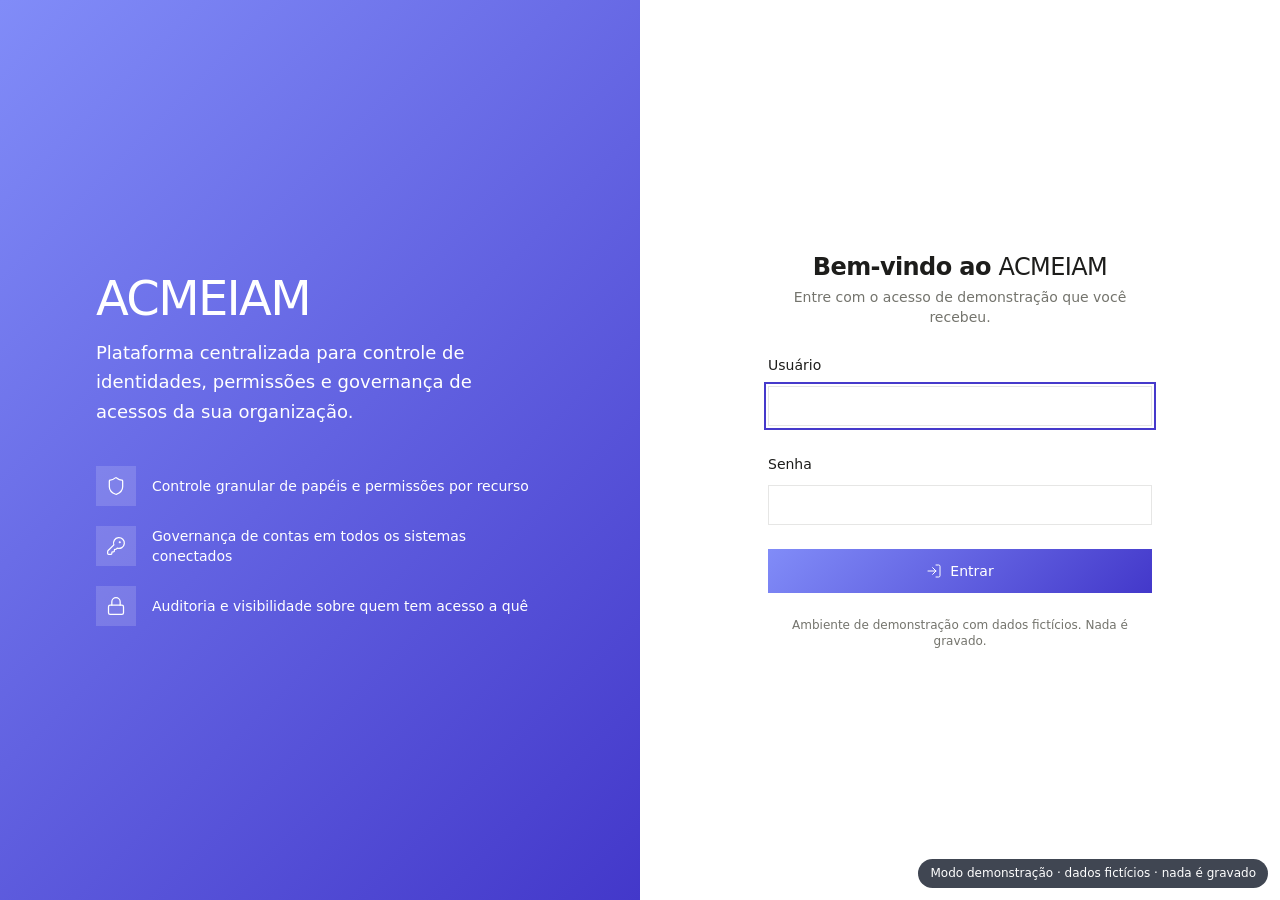
==== commit 5e870131: "Demonstração com login (build 2c3fd20)" ====
--- a/index.html
+++ b/index.html
@@ -22,7 +22,7 @@
     <link rel="stylesheet" href="https://fonts.googleapis.com/css2?family=Inter:wght@400;500;600;700;800&family=Plus+Jakarta+Sans:wght@500;600;700;800&display=swap" />
     <link rel="stylesheet" href="https://fonts.googleapis.com/css2?family=Inter:wght@300;400;500;600;700&family=Instrument+Serif:ital@1&family=JetBrains+Mono:wght@400;500&family=Mitr:wght@200;400&display=swap" />
     <style id="tenant-theme">html:root{--gradient-accent:linear-gradient(135deg, #818CF8 0%, #4338CA 100%);--gradient-accent-hover:linear-gradient(135deg, #818CF8 0%, #4338CA 100%);--brand-accent:245 58% 51%;--ring:245 58% 51%;--info:245 58% 51%;--chart-1:245 58% 51%;}html.dark{--brand-accent:234 89% 74%;--ring:234 89% 74%;--info:234 89% 74%;--chart-1:234 89% 74%;}</style>
-    <script type="module" crossorigin src="/assets/index-DmUDwpYJ.js"></script>
+    <script type="module" crossorigin src="/assets/index-Dzt0P6p9.js"></script>
     <link rel="stylesheet" crossorigin href="/assets/index-DkVwX-Vr.css">
   </head>
 
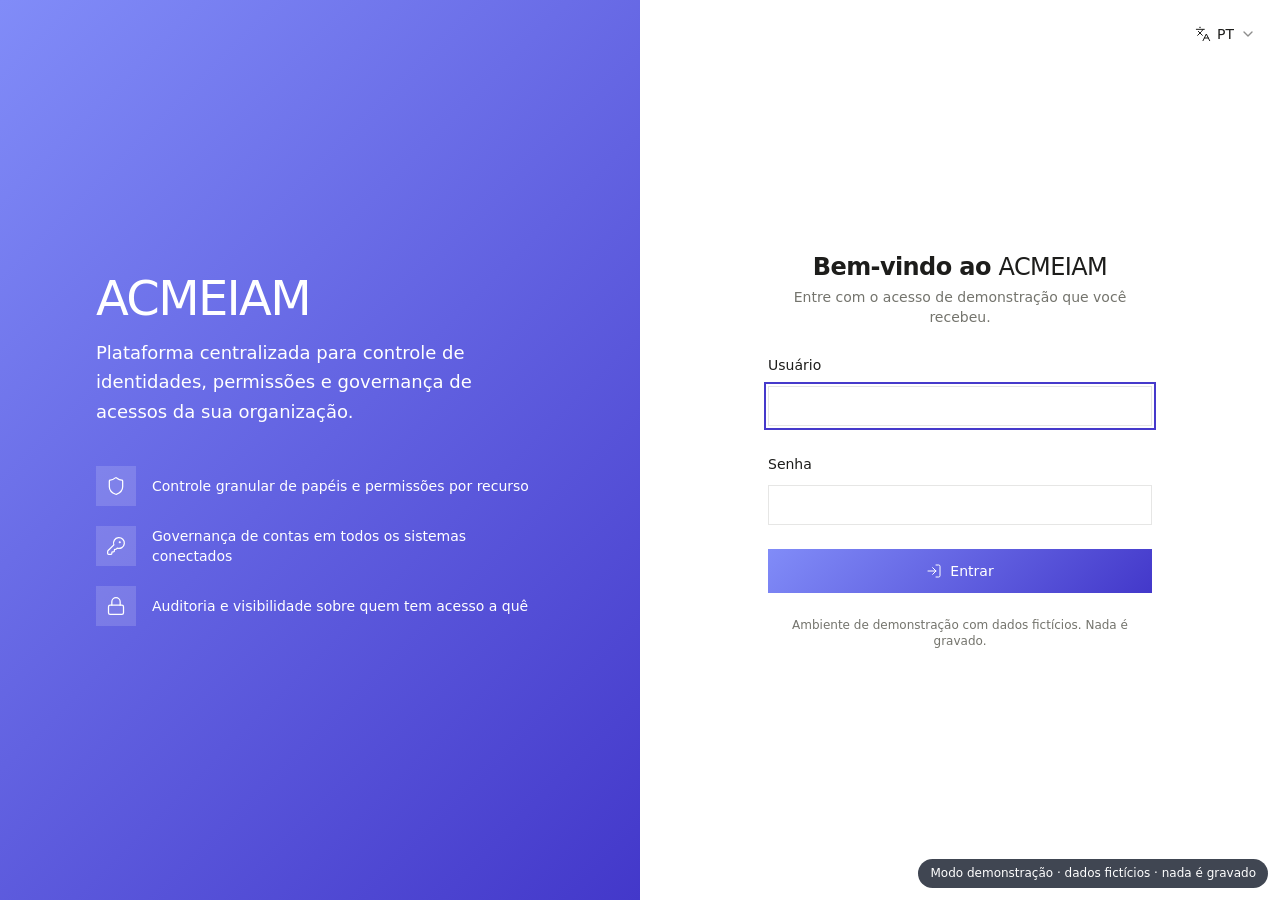
==== commit 8f75d32e: "Demonstração em PT, EN e ES (build d6a4643)" ====
--- a/index.html
+++ b/index.html
@@ -22,8 +22,8 @@
     <link rel="stylesheet" href="https://fonts.googleapis.com/css2?family=Inter:wght@400;500;600;700;800&family=Plus+Jakarta+Sans:wght@500;600;700;800&display=swap" />
     <link rel="stylesheet" href="https://fonts.googleapis.com/css2?family=Inter:wght@300;400;500;600;700&family=Instrument+Serif:ital@1&family=JetBrains+Mono:wght@400;500&family=Mitr:wght@200;400&display=swap" />
     <style id="tenant-theme">html:root{--gradient-accent:linear-gradient(135deg, #818CF8 0%, #4338CA 100%);--gradient-accent-hover:linear-gradient(135deg, #818CF8 0%, #4338CA 100%);--brand-accent:245 58% 51%;--ring:245 58% 51%;--info:245 58% 51%;--chart-1:245 58% 51%;}html.dark{--brand-accent:234 89% 74%;--ring:234 89% 74%;--info:234 89% 74%;--chart-1:234 89% 74%;}</style>
-    <script type="module" crossorigin src="/assets/index-Dzt0P6p9.js"></script>
-    <link rel="stylesheet" crossorigin href="/assets/index-DkVwX-Vr.css">
+    <script type="module" crossorigin src="/assets/index-Bf-BoKFl.js"></script>
+    <link rel="stylesheet" crossorigin href="/assets/index-BKvASOQg.css">
   </head>
 
   <body>
--- a/assets/index-BKvASOQg.css
+++ b/assets/index-BKvASOQg.css
@@ -0,0 +1 @@
+@layer base{:root{--font-sans: "Inter", system-ui, -apple-system, sans-serif;--font-heading: "Inter", system-ui, -apple-system, sans-serif;--font-serif: "Instrument Serif", Georgia, serif;--font-mono: "JetBrains Mono", ui-monospace, "SF Mono", monospace;--tracking-display: -.035em;--tracking-h1: -.035em;--tracking-h2: -.035em;--tracking-h3: -.02em;--tracking-serif: -.01em;--tracking-eyebrow: .18em;--spacing-xs: 4px;--spacing-sm: 8px;--spacing-md: 16px;--spacing-lg: 24px;--spacing-xl: 32px;--spacing-2xl: 48px;--spacing-3xl: 64px;--radius: 0;--radius-sm: 0;--radius-md: 0;--radius-lg: 0;--radius-xl: 0;--radius-full: 9999px;--shadow-sm: 0 1px 2px 0 rgb(0 0 0 / .05);--shadow-md: 0 4px 6px -1px rgb(0 0 0 / .1), 0 2px 4px -2px rgb(0 0 0 / .1);--shadow-lg: 0 10px 15px -3px rgb(0 0 0 / .1), 0 4px 6px -4px rgb(0 0 0 / .1);--shadow-card: 0 1px 3px 0 rgb(0 0 0 / .1), 0 1px 2px -1px rgb(0 0 0 / .1);--shadow-soft: 0 1px 0 hsl(0 0% 90%);--shadow-elevated: 0 24px 60px -20px hsl(0 0% 0% / .18);--z-base: 0;--z-dropdown: 10;--z-sticky: 20;--z-fixed: 30;--z-modal-backdrop: 40;--z-modal: 50;--z-popover: 60;--z-tooltip: 70;--z-toast: 80;--duration-fast: .15s;--duration-normal: .25s;--duration-slow: .4s;--ease-default: cubic-bezier(.4, 0, .2, 1);--ease-in: cubic-bezier(.4, 0, 1, 1);--ease-out: cubic-bezier(0, 0, .2, 1);--ease-bounce: cubic-bezier(.34, 1.56, .64, 1);--gradient-start: #1D1D1B;--gradient-end: #1D1D1B;--gradient-primary: hsl(var(--primary));--gradient-accent: linear-gradient(135deg, #64A1E7 0%, #2246A7 100%);--gradient-accent-hover: linear-gradient(135deg, #4B8CD5 0%, #1B3781 100%);--background: 0 0% 100%;--foreground: 60 4% 11%;--surface-alt: 0 0% 98%;--card: 0 0% 100%;--card-foreground: 60 4% 11%;--popover: 0 0% 100%;--popover-foreground: 60 4% 11%;--primary: 60 4% 11%;--primary-foreground: 0 0% 100%;--secondary: 60 3% 96%;--secondary-foreground: 60 4% 11%;--muted: 60 3% 96%;--muted-foreground: 60 3% 44%;--accent: 60 3% 96%;--accent-foreground: 60 4% 11%;--destructive: 0 84% 60%;--destructive-foreground: 0 0% 100%;--success: 142 71% 45%;--success-foreground: 0 0% 100%;--warning: 38 92% 50%;--warning-foreground: 0 0% 100%;--info: 224 66% 39%;--info-foreground: 0 0% 100%;--brand-accent: 224 66% 39%;--brand-accent-foreground: 0 0% 100%;--brand-accent-muted: 210 87% 95%;--border: 60 3% 90%;--input: 60 3% 90%;--ring: 224 66% 39%;--chart-1: 224 66% 39%;--chart-2: 216 74% 52%;--chart-3: 211 74% 65%;--chart-4: 206 62% 80%;--chart-5: 220 24% 55%;--sidebar-background: 0 0% 100%;--sidebar-foreground: 60 3% 32%;--sidebar-primary: 60 4% 11%;--sidebar-primary-foreground: 0 0% 100%;--sidebar-accent: 60 3% 96%;--sidebar-accent-foreground: 60 4% 11%;--sidebar-border: 60 3% 90%;--sidebar-ring: 60 4% 11%}.light{--background: 0 0% 100%;--foreground: 60 4% 11%;--surface-alt: 0 0% 98%;--card: 0 0% 100%;--card-foreground: 60 4% 11%;--popover: 0 0% 100%;--popover-foreground: 60 4% 11%;--primary: 60 4% 11%;--primary-foreground: 0 0% 100%;--secondary: 60 3% 96%;--secondary-foreground: 60 4% 11%;--muted: 60 3% 96%;--muted-foreground: 60 3% 44%;--accent: 60 3% 96%;--accent-foreground: 60 4% 11%;--border: 60 3% 90%;--input: 60 3% 90%;--ring: 224 66% 39%;--info: 224 66% 39%;--info-foreground: 0 0% 100%;--brand-accent: 224 66% 39%;--brand-accent-foreground: 0 0% 100%;--brand-accent-muted: 210 87% 95%;--destructive: 0 84% 60%;--destructive-foreground: 0 0% 100%;--success: 142 71% 45%;--success-foreground: 0 0% 100%;--warning: 38 92% 50%;--warning-foreground: 0 0% 100%;--sidebar-background: 0 0% 100%;--sidebar-foreground: 60 3% 32%;--sidebar-primary: 60 4% 11%;--sidebar-primary-foreground: 0 0% 100%;--sidebar-accent: 60 3% 96%;--sidebar-accent-foreground: 60 4% 11%;--sidebar-border: 60 3% 90%;--sidebar-ring: 60 4% 11%}.dark{--background: 60 4% 11%;--foreground: 0 0% 100%;--surface-alt: 60 4% 9%;--card: 60 4% 14%;--card-foreground: 0 0% 100%;--popover: 60 4% 14%;--popover-foreground: 0 0% 100%;--primary: 0 0% 100%;--primary-foreground: 60 4% 11%;--secondary: 60 4% 18%;--secondary-foreground: 0 0% 100%;--muted: 60 4% 18%;--muted-foreground: 60 3% 66%;--accent: 60 4% 18%;--accent-foreground: 0 0% 100%;--destructive: 0 62% 50%;--destructive-foreground: 0 0% 100%;--success: 142 71% 45%;--success-foreground: 0 0% 100%;--warning: 38 92% 50%;--warning-foreground: 0 0% 100%;--info: 211 74% 65%;--info-foreground: 60 4% 11%;--brand-accent: 211 74% 65%;--brand-accent-foreground: 60 4% 11%;--brand-accent-muted: 222 66% 22%;--border: 60 4% 20%;--input: 60 4% 20%;--ring: 211 74% 65%;--chart-1: 211 74% 65%;--chart-2: 214 80% 60%;--chart-3: 218 70% 52%;--chart-4: 222 66% 45%;--chart-5: 213 22% 72%;--sidebar-background: 60 4% 9%;--sidebar-foreground: 60 3% 78%;--sidebar-primary: 0 0% 100%;--sidebar-primary-foreground: 60 4% 11%;--sidebar-accent: 60 4% 18%;--sidebar-accent-foreground: 0 0% 100%;--sidebar-border: 60 4% 20%;--sidebar-ring: 0 0% 100%}}@layer base{*{@apply border-border;}html{font-family:var(--font-sans)}body{@apply bg-background text-foreground antialiased;font-feature-settings:"ss01" 1,"cv11" 1;line-height:1.7}h1,h2,h3,h4,h5,h6{font-family:var(--font-heading);font-weight:500;line-height:1.1;letter-spacing:-.035em}h3,h4,h5,h6{letter-spacing:-.02em}}@layer utilities{.text-gradient{background:var(--gradient-accent);-webkit-background-clip:text;background-clip:text;color:transparent;-webkit-text-fill-color:transparent;width:-moz-fit-content;width:fit-content}.bg-gradient-primary{background:hsl(var(--primary))}.border-gradient{border:2px solid transparent;background:linear-gradient(hsl(var(--card)),hsl(var(--card))) padding-box,var(--gradient-accent) border-box}.fill-gradient{background-image:var(--gradient-accent);color:#fff}.fill-gradient *,.fill-gradient svg{color:#fff;-webkit-text-fill-color:#ffffff;stroke:currentColor}.tab-gradient-active[data-state=active]{position:relative}.tab-gradient-active[data-state=active]:after{content:"";position:absolute;left:.25rem;right:.25rem;bottom:0;height:2px;background-image:var(--gradient-accent)}.page-header{display:flex;flex-direction:column;gap:.75rem}.page-header-eyebrow{font-family:var(--font-mono);text-transform:uppercase;letter-spacing:.12em;font-size:.75rem;color:hsl(var(--muted-foreground))}.page-header-title{font-family:var(--font-sans);font-weight:500;font-size:1.875rem;line-height:1.15;letter-spacing:var(--tracking-h1);background:var(--gradient-accent);-webkit-background-clip:text;background-clip:text;color:transparent;width:-moz-fit-content;width:fit-content}.page-header-description{max-width:42rem;font-size:1rem;color:hsl(var(--muted-foreground))}.cta-gradient{position:relative;isolation:isolate;background-image:var(--gradient-accent);color:#fff;box-shadow:none}.cta-gradient,.cta-gradient:hover,.cta-gradient:focus-visible,.cta-gradient *,.cta-gradient svg{color:#fff;-webkit-text-fill-color:#ffffff}.cta-gradient svg{stroke:currentColor}.cta-gradient:before{content:"";position:absolute;top:0;right:0;bottom:0;left:0;z-index:-1;background-image:var(--gradient-accent-hover);opacity:0;transition:opacity var(--duration-fast, .15s) var(--ease-out, ease)}.cta-gradient:hover:before,.cta-gradient:focus-visible:before{opacity:1}.surface-gradient{background-image:var(--gradient-accent);color:#fff}.surface-gradient *,.surface-gradient svg{color:#fff;-webkit-text-fill-color:#ffffff;stroke:currentColor}.fill-gradient-soft{background-image:var(--gradient-accent);opacity:.18}.fill-gradient-soft-bg{background-image:linear-gradient(135deg,#64a4e82e,#2245a52e)}.ring-gradient{position:relative}.ring-gradient:after{content:"";position:absolute;top:0;right:0;bottom:0;left:0;padding:1px;background:var(--gradient-accent);-webkit-mask:linear-gradient(#fff 0 0) content-box,linear-gradient(#fff 0 0);-webkit-mask-composite:xor;mask-composite:exclude;pointer-events:none;border-radius:inherit}.edge-gradient{position:relative}.edge-gradient:before{content:"";position:absolute;left:0;top:0;bottom:0;width:2px;background-image:var(--gradient-accent)}.item-gradient-active{position:relative}.item-gradient-active:before{content:"";position:absolute;left:0;top:0;bottom:0;width:2px;background-image:var(--gradient-accent);opacity:0;transition:opacity var(--duration-fast, .15s) var(--ease-default, ease)}.item-gradient-active:focus:before,.item-gradient-active[data-highlighted]:before,.item-gradient-active[data-state=checked]:before,.item-gradient-active[data-selected=true]:before{opacity:1}.spinner-gradient{border-radius:9999px;background:conic-gradient(from 0deg,transparent 0deg,#64A1E7 140deg,#2246A7 320deg,transparent 360deg);-webkit-mask:radial-gradient(farthest-side,transparent calc(100% - 2px),#fff calc(100% - 2px));mask:radial-gradient(farthest-side,transparent calc(100% - 2px),#fff calc(100% - 2px));animation:spinner-rotate .9s linear infinite}@keyframes spinner-rotate{to{transform:rotate(360deg)}}.skeleton-gradient{position:relative;overflow:hidden}.skeleton-gradient:after{content:"";position:absolute;top:0;right:0;bottom:0;left:0;transform:translate(-100%);background:linear-gradient(90deg,transparent 0%,hsl(211 74% 65% / .25) 50%,transparent 100%);animation:skeleton-shimmer 1.6s ease-in-out infinite}@keyframes skeleton-shimmer{to{transform:translate(100%)}}.type-display{font-family:var(--font-sans);font-weight:500;line-height:.95;letter-spacing:var(--tracking-display)}.type-h1{font-family:var(--font-sans);font-weight:500;letter-spacing:var(--tracking-h1)}.type-h2{font-family:var(--font-sans);font-weight:500;letter-spacing:var(--tracking-h2)}.type-h3{font-family:var(--font-sans);font-weight:500;letter-spacing:var(--tracking-h3)}.type-body{font-family:var(--font-sans);font-weight:400;line-height:1.7}.type-eyebrow{font-family:var(--font-mono);font-weight:500;text-transform:uppercase;letter-spacing:var(--tracking-eyebrow)}.text-display{font-family:var(--font-sans);font-weight:500;letter-spacing:-.045em;line-height:.95}.tabular{font-variant-numeric:tabular-nums}.hairline-grid{border-top:1px solid hsl(var(--border));border-left:1px solid hsl(var(--border))}.hairline-cell{border-right:1px solid hsl(var(--border));border-bottom:1px solid hsl(var(--border))}.invert-on-hover{transition:background-color .18s var(--ease-default),color .18s var(--ease-default),border-color .18s var(--ease-default)}.shadow-soft{box-shadow:var(--shadow-soft)}.shadow-elevated{box-shadow:var(--shadow-elevated)}.serif{font-family:var(--font-serif);font-weight:400;font-style:italic;letter-spacing:var(--tracking-serif);font-size:1.12em;line-height:1}.logo-mark{font-family:"Mitr",var(--font-sans);text-transform:uppercase;color:hsl(var(--foreground));line-height:1}.logo-mark-light{font-family:"Mitr",var(--font-sans);font-weight:200!important}.logo-mark-regular{font-family:"Mitr",var(--font-sans);font-weight:400!important}.shadow-card{box-shadow:var(--shadow-card)}.scrollbar-thin{scrollbar-width:thin;scrollbar-color:hsl(var(--muted-foreground) / .3) transparent}.scrollbar-thin::-webkit-scrollbar{width:6px;height:6px}.scrollbar-thin::-webkit-scrollbar-track{background:transparent}.scrollbar-thin::-webkit-scrollbar-thumb{background-color:hsl(var(--muted-foreground) / .3);border-radius:var(--radius-full)}.scrollbar-thin::-webkit-scrollbar-thumb:hover{background-color:hsl(var(--muted-foreground) / .5)}.scrollbar-none{-ms-overflow-style:none;scrollbar-width:none}.scrollbar-none::-webkit-scrollbar{display:none}}@keyframes fade-out{0%{opacity:1;transform:translateY(0)}to{opacity:0;transform:translateY(10px)}}@keyframes scale-in{0%{opacity:0;transform:scale(.95)}to{opacity:1;transform:scale(1)}}@keyframes scale-out{0%{opacity:1;transform:scale(1)}to{opacity:0;transform:scale(.95)}}@keyframes slide-in-right{0%{transform:translate(100%)}to{transform:translate(0)}}@keyframes slide-out-right{0%{transform:translate(0)}to{transform:translate(100%)}}@keyframes slide-in-left{0%{transform:translate(-100%)}to{transform:translate(0)}}@keyframes ripple{to{transform:scale(4);opacity:0}}@keyframes orbit{0%{transform:rotate(0) translate(75px) rotate(0)}to{transform:rotate(360deg) translate(75px) rotate(-360deg)}}@keyframes breathe{0%,to{transform:scale(1);opacity:.8}50%{transform:scale(1.05);opacity:1}}@keyframes shimmer{0%{background-position:-200% 0}to{background-position:200% 0}}@keyframes float{0%,to{transform:translateY(0)}50%{transform:translateY(-10px)}}@keyframes pulse-ring{0%{transform:scale(.8);opacity:1}to{transform:scale(2);opacity:0}}.menu-zebra [role=option]:nth-of-type(2n):not([data-highlighted]),.menu-zebra [role=menuitem]:nth-of-type(2n):not([data-highlighted]),.menu-zebra [role=menuitemcheckbox]:nth-of-type(2n):not([data-highlighted]),.menu-zebra [role=menuitemradio]:nth-of-type(2n):not([data-highlighted]){background-color:hsl(var(--muted) / .5)}.dark .menu-zebra [role=option]:nth-of-type(2n):not([data-highlighted]),.dark .menu-zebra [role=menuitem]:nth-of-type(2n):not([data-highlighted]),.dark .menu-zebra [role=menuitemcheckbox]:nth-of-type(2n):not([data-highlighted]),.dark .menu-zebra [role=menuitemradio]:nth-of-type(2n):not([data-highlighted]){background-color:hsl(var(--muted) / .35)}*,:before,:after{--tw-border-spacing-x: 0;--tw-border-spacing-y: 0;--tw-translate-x: 0;--tw-translate-y: 0;--tw-rotate: 0;--tw-skew-x: 0;--tw-skew-y: 0;--tw-scale-x: 1;--tw-scale-y: 1;--tw-pan-x: ;--tw-pan-y: ;--tw-pinch-zoom: ;--tw-scroll-snap-strictness: proximity;--tw-gradient-from-position: ;--tw-gradient-via-position: ;--tw-gradient-to-position: ;--tw-ordinal: ;--tw-slashed-zero: ;--tw-numeric-figure: ;--tw-numeric-spacing: ;--tw-numeric-fraction: ;--tw-ring-inset: ;--tw-ring-offset-width: 0px;--tw-ring-offset-color: #fff;--tw-ring-color: rgb(59 130 246 / .5);--tw-ring-offset-shadow: 0 0 #0000;--tw-ring-shadow: 0 0 #0000;--tw-shadow: 0 0 #0000;--tw-shadow-colored: 0 0 #0000;--tw-blur: ;--tw-brightness: ;--tw-contrast: ;--tw-grayscale: ;--tw-hue-rotate: ;--tw-invert: ;--tw-saturate: ;--tw-sepia: ;--tw-drop-shadow: ;--tw-backdrop-blur: ;--tw-backdrop-brightness: ;--tw-backdrop-contrast: ;--tw-backdrop-grayscale: ;--tw-backdrop-hue-rotate: ;--tw-backdrop-invert: ;--tw-backdrop-opacity: ;--tw-backdrop-saturate: ;--tw-backdrop-sepia: ;--tw-contain-size: ;--tw-contain-layout: ;--tw-contain-paint: ;--tw-contain-style: }::backdrop{--tw-border-spacing-x: 0;--tw-border-spacing-y: 0;--tw-translate-x: 0;--tw-translate-y: 0;--tw-rotate: 0;--tw-skew-x: 0;--tw-skew-y: 0;--tw-scale-x: 1;--tw-scale-y: 1;--tw-pan-x: ;--tw-pan-y: ;--tw-pinch-zoom: ;--tw-scroll-snap-strictness: proximity;--tw-gradient-from-position: ;--tw-gradient-via-position: ;--tw-gradient-to-position: ;--tw-ordinal: ;--tw-slashed-zero: ;--tw-numeric-figure: ;--tw-numeric-spacing: ;--tw-numeric-fraction: ;--tw-ring-inset: ;--tw-ring-offset-width: 0px;--tw-ring-offset-color: #fff;--tw-ring-color: rgb(59 130 246 / .5);--tw-ring-offset-shadow: 0 0 #0000;--tw-ring-shadow: 0 0 #0000;--tw-shadow: 0 0 #0000;--tw-shadow-colored: 0 0 #0000;--tw-blur: ;--tw-brightness: ;--tw-contrast: ;--tw-grayscale: ;--tw-hue-rotate: ;--tw-invert: ;--tw-saturate: ;--tw-sepia: ;--tw-drop-shadow: ;--tw-backdrop-blur: ;--tw-backdrop-brightness: ;--tw-backdrop-contrast: ;--tw-backdrop-grayscale: ;--tw-backdrop-hue-rotate: ;--tw-backdrop-invert: ;--tw-backdrop-opacity: ;--tw-backdrop-saturate: ;--tw-backdrop-sepia: ;--tw-contain-size: ;--tw-contain-layout: ;--tw-contain-paint: ;--tw-contain-style: }*,:before,:after{box-sizing:border-box;border-width:0;border-style:solid;border-color:#e5e7eb}:before,:after{--tw-content: ""}html,:host{line-height:1.5;-webkit-text-size-adjust:100%;-moz-tab-size:4;-o-tab-size:4;tab-size:4;font-family:var(--font-sans),system-ui,-apple-system,sans-serif;font-feature-settings:normal;font-variation-settings:normal;-webkit-tap-highlight-color:transparent}body{margin:0;line-height:inherit}hr{height:0;color:inherit;border-top-width:1px}abbr:where([title]){-webkit-text-decoration:underline dotted;text-decoration:underline dotted}h1,h2,h3,h4,h5,h6{font-size:inherit;font-weight:inherit}a{color:inherit;text-decoration:inherit}b,strong{font-weight:bolder}code,kbd,samp,pre{font-family:var(--font-mono),ui-monospace,monospace;font-feature-settings:normal;font-variation-settings:normal;font-size:1em}small{font-size:80%}sub,sup{font-size:75%;line-height:0;position:relative;vertical-align:baseline}sub{bottom:-.25em}sup{top:-.5em}table{text-indent:0;border-color:inherit;border-collapse:collapse}button,input,optgroup,select,textarea{font-family:inherit;font-feature-settings:inherit;font-variation-settings:inherit;font-size:100%;font-weight:inherit;line-height:inherit;letter-spacing:inherit;color:inherit;margin:0;padding:0}button,select{text-transform:none}button,input:where([type=button]),input:where([type=reset]),input:where([type=submit]){-webkit-appearance:button;background-color:transparent;background-image:none}:-moz-focusring{outline:auto}:-moz-ui-invalid{box-shadow:none}progress{vertical-align:baseline}::-webkit-inner-spin-button,::-webkit-outer-spin-button{height:auto}[type=search]{-webkit-appearance:textfield;outline-offset:-2px}::-webkit-search-decoration{-webkit-appearance:none}::-webkit-file-upload-button{-webkit-appearance:button;font:inherit}summary{display:list-item}blockquote,dl,dd,h1,h2,h3,h4,h5,h6,hr,figure,p,pre{margin:0}fieldset{margin:0;padding:0}legend{padding:0}ol,ul,menu{list-style:none;margin:0;padding:0}dialog{padding:0}textarea{resize:vertical}input::-moz-placeholder,textarea::-moz-placeholder{opacity:1;color:#9ca3af}input::placeholder,textarea::placeholder{opacity:1;color:#9ca3af}button,[role=button]{cursor:pointer}:disabled{cursor:default}img,svg,video,canvas,audio,iframe,embed,object{display:block;vertical-align:middle}img,video{max-width:100%;height:auto}[hidden]:where(:not([hidden=until-found])){display:none}:root{--font-sans: "Inter", system-ui, -apple-system, sans-serif;--font-heading: "Inter", system-ui, -apple-system, sans-serif;--font-serif: "Instrument Serif", Georgia, serif;--font-mono: "JetBrains Mono", ui-monospace, "SF Mono", monospace;--tracking-display: -.035em;--tracking-h1: -.035em;--tracking-h2: -.035em;--tracking-h3: -.02em;--tracking-serif: -.01em;--tracking-eyebrow: .18em;--spacing-xs: 4px;--spacing-sm: 8px;--spacing-md: 16px;--spacing-lg: 24px;--spacing-xl: 32px;--spacing-2xl: 48px;--spacing-3xl: 64px;--radius: 0;--radius-sm: 0;--radius-md: 0;--radius-lg: 0;--radius-xl: 0;--radius-full: 9999px;--shadow-sm: 0 1px 2px 0 rgb(0 0 0 / .05);--shadow-md: 0 4px 6px -1px rgb(0 0 0 / .1), 0 2px 4px -2px rgb(0 0 0 / .1);--shadow-lg: 0 10px 15px -3px rgb(0 0 0 / .1), 0 4px 6px -4px rgb(0 0 0 / .1);--shadow-card: 0 1px 3px 0 rgb(0 0 0 / .1), 0 1px 2px -1px rgb(0 0 0 / .1);--shadow-soft: 0 1px 0 hsl(0 0% 90%);--shadow-elevated: 0 24px 60px -20px hsl(0 0% 0% / .18);--z-base: 0;--z-dropdown: 10;--z-sticky: 20;--z-fixed: 30;--z-modal-backdrop: 40;--z-modal: 50;--z-popover: 60;--z-tooltip: 70;--z-toast: 80;--duration-fast: .15s;--duration-normal: .25s;--duration-slow: .4s;--ease-default: cubic-bezier(.4, 0, .2, 1);--ease-in: cubic-bezier(.4, 0, 1, 1);--ease-out: cubic-bezier(0, 0, .2, 1);--ease-bounce: cubic-bezier(.34, 1.56, .64, 1);--gradient-start: #1D1D1B;--gradient-end: #1D1D1B;--gradient-primary: hsl(var(--primary));--gradient-accent: linear-gradient(135deg, #64A1E7 0%, #2246A7 100%);--gradient-accent-hover: linear-gradient(135deg, #4B8CD5 0%, #1B3781 100%);--background: 0 0% 100%;--foreground: 60 4% 11%;--surface-alt: 0 0% 98%;--card: 0 0% 100%;--card-foreground: 60 4% 11%;--popover: 0 0% 100%;--popover-foreground: 60 4% 11%;--primary: 60 4% 11%;--primary-foreground: 0 0% 100%;--secondary: 60 3% 96%;--secondary-foreground: 60 4% 11%;--muted: 60 3% 96%;--muted-foreground: 60 3% 44%;--accent: 60 3% 96%;--accent-foreground: 60 4% 11%;--destructive: 0 84% 60%;--destructive-foreground: 0 0% 100%;--success: 142 71% 45%;--success-foreground: 0 0% 100%;--warning: 38 92% 50%;--warning-foreground: 0 0% 100%;--info: 224 66% 39%;--info-foreground: 0 0% 100%;--brand-accent: 224 66% 39%;--brand-accent-foreground: 0 0% 100%;--brand-accent-muted: 210 87% 95%;--border: 60 3% 90%;--input: 60 3% 90%;--ring: 224 66% 39%;--chart-1: 224 66% 39%;--chart-2: 216 74% 52%;--chart-3: 211 74% 65%;--chart-4: 206 62% 80%;--chart-5: 220 24% 55%;--sidebar-background: 0 0% 100%;--sidebar-foreground: 60 3% 32%;--sidebar-primary: 60 4% 11%;--sidebar-primary-foreground: 0 0% 100%;--sidebar-accent: 60 3% 96%;--sidebar-accent-foreground: 60 4% 11%;--sidebar-border: 60 3% 90%;--sidebar-ring: 60 4% 11%}.light{--background: 0 0% 100%;--foreground: 60 4% 11%;--surface-alt: 0 0% 98%;--card: 0 0% 100%;--card-foreground: 60 4% 11%;--popover: 0 0% 100%;--popover-foreground: 60 4% 11%;--primary: 60 4% 11%;--primary-foreground: 0 0% 100%;--secondary: 60 3% 96%;--secondary-foreground: 60 4% 11%;--muted: 60 3% 96%;--muted-foreground: 60 3% 44%;--accent: 60 3% 96%;--accent-foreground: 60 4% 11%;--border: 60 3% 90%;--input: 60 3% 90%;--ring: 224 66% 39%;--info: 224 66% 39%;--info-foreground: 0 0% 100%;--brand-accent: 224 66% 39%;--brand-accent-foreground: 0 0% 100%;--brand-accent-muted: 210 87% 95%;--destructive: 0 84% 60%;--destructive-foreground: 0 0% 100%;--success: 142 71% 45%;--success-foreground: 0 0% 100%;--warning: 38 92% 50%;--warning-foreground: 0 0% 100%;--sidebar-background: 0 0% 100%;--sidebar-foreground: 60 3% 32%;--sidebar-primary: 60 4% 11%;--sidebar-primary-foreground: 0 0% 100%;--sidebar-accent: 60 3% 96%;--sidebar-accent-foreground: 60 4% 11%;--sidebar-border: 60 3% 90%;--sidebar-ring: 60 4% 11%}.dark{--background: 60 4% 11%;--foreground: 0 0% 100%;--surface-alt: 60 4% 9%;--card: 60 4% 14%;--card-foreground: 0 0% 100%;--popover: 60 4% 14%;--popover-foreground: 0 0% 100%;--primary: 0 0% 100%;--primary-foreground: 60 4% 11%;--secondary: 60 4% 18%;--secondary-foreground: 0 0% 100%;--muted: 60 4% 18%;--muted-foreground: 60 3% 66%;--accent: 60 4% 18%;--accent-foreground: 0 0% 100%;--destructive: 0 62% 50%;--destructive-foreground: 0 0% 100%;--success: 142 71% 45%;--success-foreground: 0 0% 100%;--warning: 38 92% 50%;--warning-foreground: 0 0% 100%;--info: 211 74% 65%;--info-foreground: 60 4% 11%;--brand-accent: 211 74% 65%;--brand-accent-foreground: 60 4% 11%;--brand-accent-muted: 222 66% 22%;--border: 60 4% 20%;--input: 60 4% 20%;--ring: 211 74% 65%;--chart-1: 211 74% 65%;--chart-2: 214 80% 60%;--chart-3: 218 70% 52%;--chart-4: 222 66% 45%;--chart-5: 213 22% 72%;--sidebar-background: 60 4% 9%;--sidebar-foreground: 60 3% 78%;--sidebar-primary: 0 0% 100%;--sidebar-primary-foreground: 60 4% 11%;--sidebar-accent: 60 4% 18%;--sidebar-accent-foreground: 0 0% 100%;--sidebar-border: 60 4% 20%;--sidebar-ring: 0 0% 100%}*{border-color:hsl(var(--border))}html{font-family:var(--font-sans)}body{background-color:hsl(var(--background));color:hsl(var(--foreground));-webkit-font-smoothing:antialiased;-moz-osx-font-smoothing:grayscale;font-feature-settings:"ss01" 1,"cv11" 1;line-height:1.7}h1,h2,h3,h4,h5,h6{font-family:var(--font-heading);font-weight:500;line-height:1.1;letter-spacing:-.035em}h3,h4,h5,h6{letter-spacing:-.02em}.fixed.inset-0[data-state=closed]{pointer-events:none}[role=dialog][data-state=open],[role=alertdialog][data-state=open]{z-index:calc(var(--z-modal) + 1)}[data-radix-popper-content-wrapper]{z-index:calc(var(--z-modal) + 2)!important}.container{width:100%;margin-right:auto;margin-left:auto;padding-right:2rem;padding-left:2rem}@media (min-width: 1400px){.container{max-width:1400px}}.sr-only{position:absolute;width:1px;height:1px;padding:0;margin:-1px;overflow:hidden;clip:rect(0,0,0,0);white-space:nowrap;border-width:0}.pointer-events-none{pointer-events:none}.pointer-events-auto{pointer-events:auto}.visible{visibility:visible}.invisible{visibility:hidden}.fixed{position:fixed}.absolute{position:absolute}.relative{position:relative}.sticky{position:sticky}.inset-0{top:0;right:0;bottom:0;left:0}.inset-x-0{left:0;right:0}.inset-y-0{top:0;bottom:0}.-bottom-12{bottom:-3rem}.-left-12{left:-3rem}.-right-12{right:-3rem}.-top-12{top:-3rem}.bottom-0{bottom:0}.left-0{left:0}.left-1{left:.25rem}.left-1\/2{left:50%}.left-2{left:.5rem}.left-3{left:.75rem}.left-\[50\%\]{left:50%}.right-0{right:0}.right-1{right:.25rem}.right-2{right:.5rem}.right-3{right:.75rem}.right-4{right:1rem}.top-0{top:0}.top-1\.5{top:.375rem}.top-1\/2{top:50%}.top-2{top:.5rem}.top-3\.5{top:.875rem}.top-4{top:1rem}.top-\[1px\]{top:1px}.top-\[50\%\]{top:50%}.top-\[60\%\]{top:60%}.top-full{top:100%}.isolate{isolation:isolate}.z-10{z-index:10}.z-20{z-index:20}.z-50{z-index:50}.z-\[100\]{z-index:100}.z-\[1\]{z-index:1}.z-modal{z-index:var(--z-modal)}.z-modal-backdrop{z-index:var(--z-modal-backdrop)}.z-sticky{z-index:var(--z-sticky)}.col-span-1{grid-column:span 1 / span 1}.col-span-2{grid-column:span 2 / span 2}.col-span-3{grid-column:span 3 / span 3}.col-span-6{grid-column:span 6 / span 6}.-mx-1{margin-left:-.25rem;margin-right:-.25rem}.-mx-2{margin-left:-.5rem;margin-right:-.5rem}.mx-0{margin-left:0;margin-right:0}.mx-2{margin-left:.5rem;margin-right:.5rem}.mx-3\.5{margin-left:.875rem;margin-right:.875rem}.mx-auto{margin-left:auto;margin-right:auto}.my-0\.5{margin-top:.125rem;margin-bottom:.125rem}.my-1{margin-top:.25rem;margin-bottom:.25rem}.-ml-4{margin-left:-1rem}.-mt-2{margin-top:-.5rem}.-mt-4{margin-top:-1rem}.mb-1{margin-bottom:.25rem}.mb-1\.5{margin-bottom:.375rem}.mb-10{margin-bottom:2.5rem}.mb-2{margin-bottom:.5rem}.mb-3{margin-bottom:.75rem}.mb-4{margin-bottom:1rem}.mb-6{margin-bottom:1.5rem}.mb-md{margin-bottom:var(--spacing-md)}.ml-1{margin-left:.25rem}.ml-2{margin-left:.5rem}.ml-3{margin-left:.75rem}.ml-5{margin-left:1.25rem}.ml-auto{margin-left:auto}.mr-1{margin-right:.25rem}.mr-2{margin-right:.5rem}.mt-0{margin-top:0}.mt-0\.5{margin-top:.125rem}.mt-1{margin-top:.25rem}.mt-1\.5{margin-top:.375rem}.mt-10{margin-top:2.5rem}.mt-2{margin-top:.5rem}.mt-24{margin-top:6rem}.mt-3{margin-top:.75rem}.mt-4{margin-top:1rem}.mt-6{margin-top:1.5rem}.mt-8{margin-top:2rem}.mt-auto{margin-top:auto}.mt-lg{margin-top:var(--spacing-lg)}.line-clamp-2{overflow:hidden;display:-webkit-box;-webkit-box-orient:vertical;-webkit-line-clamp:2}.line-clamp-3{overflow:hidden;display:-webkit-box;-webkit-box-orient:vertical;-webkit-line-clamp:3}.block{display:block}.inline-block{display:inline-block}.inline{display:inline}.flex{display:flex}.inline-flex{display:inline-flex}.table{display:table}.grid{display:grid}.hidden{display:none}.aspect-square{aspect-ratio:1 / 1}.aspect-video{aspect-ratio:16 / 9}.size-4{width:1rem;height:1rem}.h-1\.5{height:.375rem}.h-10{height:2.5rem}.h-11{height:2.75rem}.h-12{height:3rem}.h-14{height:3.5rem}.h-16{height:4rem}.h-2{height:.5rem}.h-2\.5{height:.625rem}.h-20{height:5rem}.h-24{height:6rem}.h-3{height:.75rem}.h-3\.5{height:.875rem}.h-4{height:1rem}.h-40{height:10rem}.h-48{height:12rem}.h-5{height:1.25rem}.h-52{height:13rem}.h-56{height:14rem}.h-6{height:1.5rem}.h-7{height:1.75rem}.h-72{height:18rem}.h-8{height:2rem}.h-9{height:2.25rem}.h-\[1\.2rem\]{height:1.2rem}.h-\[1px\]{height:1px}.h-\[200px\]{height:200px}.h-\[220px\]{height:220px}.h-\[400px\]{height:400px}.h-\[var\(--radix-navigation-menu-viewport-height\)\]{height:var(--radix-navigation-menu-viewport-height)}.h-\[var\(--radix-select-trigger-height\)\]{height:var(--radix-select-trigger-height)}.h-auto{height:auto}.h-full{height:100%}.h-lg{height:var(--spacing-lg)}.h-px{height:1px}.h-svh{height:100svh}.max-h-32{max-height:8rem}.max-h-48{max-height:12rem}.max-h-56{max-height:14rem}.max-h-64{max-height:16rem}.max-h-72{max-height:18rem}.max-h-80{max-height:20rem}.max-h-96{max-height:24rem}.max-h-\[250px\]{max-height:250px}.max-h-\[260px\]{max-height:260px}.max-h-\[300px\]{max-height:300px}.max-h-\[400px\]{max-height:400px}.max-h-\[500px\]{max-height:500px}.max-h-\[85vh\]{max-height:85vh}.max-h-\[90vh\]{max-height:90vh}.max-h-\[min\(60vh\,480px\)\]{max-height:min(60vh,480px)}.max-h-screen{max-height:100vh}.min-h-0{min-height:0px}.min-h-\[120px\]{min-height:120px}.min-h-\[2\.5rem\]{min-height:2.5rem}.min-h-\[80px\]{min-height:80px}.min-h-screen{min-height:100vh}.min-h-svh{min-height:100svh}.w-0{width:0px}.w-1{width:.25rem}.w-1\.5{width:.375rem}.w-10{width:2.5rem}.w-11{width:2.75rem}.w-12{width:3rem}.w-14{width:3.5rem}.w-16{width:4rem}.w-2{width:.5rem}.w-2\.5{width:.625rem}.w-20{width:5rem}.w-28{width:7rem}.w-3{width:.75rem}.w-3\.5{width:.875rem}.w-3\/4{width:75%}.w-32{width:8rem}.w-36{width:9rem}.w-4{width:1rem}.w-40{width:10rem}.w-44{width:11rem}.w-48{width:12rem}.w-5{width:1.25rem}.w-52{width:13rem}.w-56{width:14rem}.w-6{width:1.5rem}.w-64{width:16rem}.w-7{width:1.75rem}.w-72{width:18rem}.w-8{width:2rem}.w-80{width:20rem}.w-9{width:2.25rem}.w-\[--radix-popover-trigger-width\]{width:var(--radix-popover-trigger-width)}.w-\[--sidebar-width\]{width:var(--sidebar-width)}.w-\[1\.2rem\]{width:1.2rem}.w-\[10\%\]{width:10%}.w-\[100px\]{width:100px}.w-\[120px\]{width:120px}.w-\[13\%\]{width:13%}.w-\[140px\]{width:140px}.w-\[150px\]{width:150px}.w-\[16\%\]{width:16%}.w-\[160px\]{width:160px}.w-\[180px\]{width:180px}.w-\[1px\]{width:1px}.w-\[200px\]{width:200px}.w-\[22\%\]{width:22%}.w-\[220px\]{width:220px}.w-\[240px\]{width:240px}.w-\[260px\]{width:260px}.w-\[280px\]{width:280px}.w-\[7\%\]{width:7%}.w-\[70px\]{width:70px}.w-\[8\%\]{width:8%}.w-\[min\(32rem\,90vw\)\]{width:min(32rem,90vw)}.w-auto{width:auto}.w-fit{width:-moz-fit-content;width:fit-content}.w-full{width:100%}.w-lg{width:var(--spacing-lg)}.w-max{width:-moz-max-content;width:max-content}.w-px{width:1px}.min-w-0{min-width:0px}.min-w-48{min-width:12rem}.min-w-5{min-width:1.25rem}.min-w-64{min-width:16rem}.min-w-\[100px\]{min-width:100px}.min-w-\[120px\]{min-width:120px}.min-w-\[12rem\]{min-width:12rem}.min-w-\[1400px\]{min-width:1400px}.min-w-\[140px\]{min-width:140px}.min-w-\[160px\]{min-width:160px}.min-w-\[180px\]{min-width:180px}.min-w-\[200px\]{min-width:200px}.min-w-\[220px\]{min-width:220px}.min-w-\[240px\]{min-width:240px}.min-w-\[260px\]{min-width:260px}.min-w-\[80px\]{min-width:80px}.min-w-\[8rem\]{min-width:8rem}.min-w-\[var\(--radix-select-trigger-width\)\]{min-width:var(--radix-select-trigger-width)}.min-w-max{min-width:-moz-max-content;min-width:max-content}.max-w-2xl{max-width:42rem}.max-w-3xl{max-width:48rem}.max-w-4xl{max-width:56rem}.max-w-5xl{max-width:64rem}.max-w-6xl{max-width:72rem}.max-w-7xl{max-width:80rem}.max-w-\[--skeleton-width\]{max-width:var(--skeleton-width)}.max-w-\[1600px\]{max-width:1600px}.max-w-\[160px\]{max-width:160px}.max-w-\[170px\]{max-width:170px}.max-w-\[1800px\]{max-width:1800px}.max-w-\[180px\]{max-width:180px}.max-w-\[190px\]{max-width:190px}.max-w-\[200px\]{max-width:200px}.max-w-\[220px\]{max-width:220px}.max-w-\[240px\]{max-width:240px}.max-w-\[260px\]{max-width:260px}.max-w-\[280px\]{max-width:280px}.max-w-\[300px\]{max-width:300px}.max-w-\[320px\]{max-width:320px}.max-w-full{max-width:100%}.max-w-lg{max-width:32rem}.max-w-max{max-width:-moz-max-content;max-width:max-content}.max-w-md{max-width:28rem}.max-w-none{max-width:none}.max-w-sm{max-width:24rem}.max-w-xs{max-width:20rem}.flex-1{flex:1 1 0%}.shrink-0{flex-shrink:0}.grow{flex-grow:1}.grow-0{flex-grow:0}.basis-full{flex-basis:100%}.table-fixed{table-layout:fixed}.caption-bottom{caption-side:bottom}.border-collapse{border-collapse:collapse}.-translate-x-1{--tw-translate-x: -.25rem;transform:translate(var(--tw-translate-x),var(--tw-translate-y)) rotate(var(--tw-rotate)) skew(var(--tw-skew-x)) skewY(var(--tw-skew-y)) scaleX(var(--tw-scale-x)) scaleY(var(--tw-scale-y))}.-translate-x-1\/2{--tw-translate-x: -50%;transform:translate(var(--tw-translate-x),var(--tw-translate-y)) rotate(var(--tw-rotate)) skew(var(--tw-skew-x)) skewY(var(--tw-skew-y)) scaleX(var(--tw-scale-x)) scaleY(var(--tw-scale-y))}.-translate-x-full{--tw-translate-x: -100%;transform:translate(var(--tw-translate-x),var(--tw-translate-y)) rotate(var(--tw-rotate)) skew(var(--tw-skew-x)) skewY(var(--tw-skew-y)) scaleX(var(--tw-scale-x)) scaleY(var(--tw-scale-y))}.-translate-x-px{--tw-translate-x: -1px;transform:translate(var(--tw-translate-x),var(--tw-translate-y)) rotate(var(--tw-rotate)) skew(var(--tw-skew-x)) skewY(var(--tw-skew-y)) scaleX(var(--tw-scale-x)) scaleY(var(--tw-scale-y))}.-translate-y-1\/2{--tw-translate-y: -50%;transform:translate(var(--tw-translate-x),var(--tw-translate-y)) rotate(var(--tw-rotate)) skew(var(--tw-skew-x)) skewY(var(--tw-skew-y)) scaleX(var(--tw-scale-x)) scaleY(var(--tw-scale-y))}.translate-x-0{--tw-translate-x: 0px;transform:translate(var(--tw-translate-x),var(--tw-translate-y)) rotate(var(--tw-rotate)) skew(var(--tw-skew-x)) skewY(var(--tw-skew-y)) scaleX(var(--tw-scale-x)) scaleY(var(--tw-scale-y))}.translate-x-\[-50\%\]{--tw-translate-x: -50%;transform:translate(var(--tw-translate-x),var(--tw-translate-y)) rotate(var(--tw-rotate)) skew(var(--tw-skew-x)) skewY(var(--tw-skew-y)) scaleX(var(--tw-scale-x)) scaleY(var(--tw-scale-y))}.translate-x-px{--tw-translate-x: 1px;transform:translate(var(--tw-translate-x),var(--tw-translate-y)) rotate(var(--tw-rotate)) skew(var(--tw-skew-x)) skewY(var(--tw-skew-y)) scaleX(var(--tw-scale-x)) scaleY(var(--tw-scale-y))}.translate-y-\[-50\%\]{--tw-translate-y: -50%;transform:translate(var(--tw-translate-x),var(--tw-translate-y)) rotate(var(--tw-rotate)) skew(var(--tw-skew-x)) skewY(var(--tw-skew-y)) scaleX(var(--tw-scale-x)) scaleY(var(--tw-scale-y))}.-rotate-90{--tw-rotate: -90deg;transform:translate(var(--tw-translate-x),var(--tw-translate-y)) rotate(var(--tw-rotate)) skew(var(--tw-skew-x)) skewY(var(--tw-skew-y)) scaleX(var(--tw-scale-x)) scaleY(var(--tw-scale-y))}.rotate-0{--tw-rotate: 0deg;transform:translate(var(--tw-translate-x),var(--tw-translate-y)) rotate(var(--tw-rotate)) skew(var(--tw-skew-x)) skewY(var(--tw-skew-y)) scaleX(var(--tw-scale-x)) scaleY(var(--tw-scale-y))}.rotate-45{--tw-rotate: 45deg;transform:translate(var(--tw-translate-x),var(--tw-translate-y)) rotate(var(--tw-rotate)) skew(var(--tw-skew-x)) skewY(var(--tw-skew-y)) scaleX(var(--tw-scale-x)) scaleY(var(--tw-scale-y))}.rotate-90{--tw-rotate: 90deg;transform:translate(var(--tw-translate-x),var(--tw-translate-y)) rotate(var(--tw-rotate)) skew(var(--tw-skew-x)) skewY(var(--tw-skew-y)) scaleX(var(--tw-scale-x)) scaleY(var(--tw-scale-y))}.scale-0{--tw-scale-x: 0;--tw-scale-y: 0;transform:translate(var(--tw-translate-x),var(--tw-translate-y)) rotate(var(--tw-rotate)) skew(var(--tw-skew-x)) skewY(var(--tw-skew-y)) scaleX(var(--tw-scale-x)) scaleY(var(--tw-scale-y))}.scale-100{--tw-scale-x: 1;--tw-scale-y: 1;transform:translate(var(--tw-translate-x),var(--tw-translate-y)) rotate(var(--tw-rotate)) skew(var(--tw-skew-x)) skewY(var(--tw-skew-y)) scaleX(var(--tw-scale-x)) scaleY(var(--tw-scale-y))}.transform{transform:translate(var(--tw-translate-x),var(--tw-translate-y)) rotate(var(--tw-rotate)) skew(var(--tw-skew-x)) skewY(var(--tw-skew-y)) scaleX(var(--tw-scale-x)) scaleY(var(--tw-scale-y))}@keyframes fade-in{0%{opacity:0;transform:translateY(10px)}to{opacity:1;transform:translateY(0)}}.animate-fade-in{animation:fade-in .3s ease-out}@keyframes pulse{50%{opacity:.5}}.animate-pulse{animation:pulse 2s cubic-bezier(.4,0,.6,1) infinite}@keyframes spin{to{transform:rotate(360deg)}}.animate-spin{animation:spin 1s linear infinite}.cursor-default{cursor:default}.cursor-help{cursor:help}.cursor-pointer{cursor:pointer}.touch-none{touch-action:none}.select-none{-webkit-user-select:none;-moz-user-select:none;user-select:none}.select-all{-webkit-user-select:all;-moz-user-select:all;user-select:all}.list-decimal{list-style-type:decimal}.list-disc{list-style-type:disc}.list-none{list-style-type:none}.grid-cols-1{grid-template-columns:repeat(1,minmax(0,1fr))}.grid-cols-12{grid-template-columns:repeat(12,minmax(0,1fr))}.grid-cols-2{grid-template-columns:repeat(2,minmax(0,1fr))}.grid-cols-3{grid-template-columns:repeat(3,minmax(0,1fr))}.grid-cols-4{grid-template-columns:repeat(4,minmax(0,1fr))}.grid-cols-5{grid-template-columns:repeat(5,minmax(0,1fr))}.grid-cols-\[1fr\,auto\,1fr\]{grid-template-columns:1fr auto 1fr}.grid-rows-3{grid-template-rows:repeat(3,minmax(0,1fr))}.flex-row{flex-direction:row}.flex-col{flex-direction:column}.flex-col-reverse{flex-direction:column-reverse}.flex-wrap{flex-wrap:wrap}.flex-nowrap{flex-wrap:nowrap}.items-start{align-items:flex-start}.items-end{align-items:flex-end}.items-center{align-items:center}.items-baseline{align-items:baseline}.items-stretch{align-items:stretch}.justify-start{justify-content:flex-start}.justify-end{justify-content:flex-end}.justify-center{justify-content:center}.justify-between{justify-content:space-between}.gap-0\.5{gap:.125rem}.gap-1{gap:.25rem}.gap-1\.5{gap:.375rem}.gap-2{gap:.5rem}.gap-3{gap:.75rem}.gap-4{gap:1rem}.gap-5{gap:1.25rem}.gap-6{gap:1.5rem}.gap-8{gap:2rem}.gap-md{gap:var(--spacing-md)}.gap-sm{gap:var(--spacing-sm)}.gap-xs{gap:var(--spacing-xs)}.gap-x-6{-moz-column-gap:1.5rem;column-gap:1.5rem}.gap-y-2{row-gap:.5rem}.space-x-1>:not([hidden])~:not([hidden]){--tw-space-x-reverse: 0;margin-right:calc(.25rem * var(--tw-space-x-reverse));margin-left:calc(.25rem * calc(1 - var(--tw-space-x-reverse)))}.space-x-4>:not([hidden])~:not([hidden]){--tw-space-x-reverse: 0;margin-right:calc(1rem * var(--tw-space-x-reverse));margin-left:calc(1rem * calc(1 - var(--tw-space-x-reverse)))}.space-y-0>:not([hidden])~:not([hidden]){--tw-space-y-reverse: 0;margin-top:calc(0px * calc(1 - var(--tw-space-y-reverse)));margin-bottom:calc(0px * var(--tw-space-y-reverse))}.space-y-0\.5>:not([hidden])~:not([hidden]){--tw-space-y-reverse: 0;margin-top:calc(.125rem * calc(1 - var(--tw-space-y-reverse)));margin-bottom:calc(.125rem * var(--tw-space-y-reverse))}.space-y-1>:not([hidden])~:not([hidden]){--tw-space-y-reverse: 0;margin-top:calc(.25rem * calc(1 - var(--tw-space-y-reverse)));margin-bottom:calc(.25rem * var(--tw-space-y-reverse))}.space-y-1\.5>:not([hidden])~:not([hidden]){--tw-space-y-reverse: 0;margin-top:calc(.375rem * calc(1 - var(--tw-space-y-reverse)));margin-bottom:calc(.375rem * var(--tw-space-y-reverse))}.space-y-10>:not([hidden])~:not([hidden]){--tw-space-y-reverse: 0;margin-top:calc(2.5rem * calc(1 - var(--tw-space-y-reverse)));margin-bottom:calc(2.5rem * var(--tw-space-y-reverse))}.space-y-2>:not([hidden])~:not([hidden]){--tw-space-y-reverse: 0;margin-top:calc(.5rem * calc(1 - var(--tw-space-y-reverse)));margin-bottom:calc(.5rem * var(--tw-space-y-reverse))}.space-y-3>:not([hidden])~:not([hidden]){--tw-space-y-reverse: 0;margin-top:calc(.75rem * calc(1 - var(--tw-space-y-reverse)));margin-bottom:calc(.75rem * var(--tw-space-y-reverse))}.space-y-4>:not([hidden])~:not([hidden]){--tw-space-y-reverse: 0;margin-top:calc(1rem * calc(1 - var(--tw-space-y-reverse)));margin-bottom:calc(1rem * var(--tw-space-y-reverse))}.space-y-5>:not([hidden])~:not([hidden]){--tw-space-y-reverse: 0;margin-top:calc(1.25rem * calc(1 - var(--tw-space-y-reverse)));margin-bottom:calc(1.25rem * var(--tw-space-y-reverse))}.space-y-6>:not([hidden])~:not([hidden]){--tw-space-y-reverse: 0;margin-top:calc(1.5rem * calc(1 - var(--tw-space-y-reverse)));margin-bottom:calc(1.5rem * var(--tw-space-y-reverse))}.space-y-8>:not([hidden])~:not([hidden]){--tw-space-y-reverse: 0;margin-top:calc(2rem * calc(1 - var(--tw-space-y-reverse)));margin-bottom:calc(2rem * var(--tw-space-y-reverse))}.space-y-lg>:not([hidden])~:not([hidden]){--tw-space-y-reverse: 0;margin-top:calc(var(--spacing-lg) * calc(1 - var(--tw-space-y-reverse)));margin-bottom:calc(var(--spacing-lg) * var(--tw-space-y-reverse))}.space-y-md>:not([hidden])~:not([hidden]){--tw-space-y-reverse: 0;margin-top:calc(var(--spacing-md) * calc(1 - var(--tw-space-y-reverse)));margin-bottom:calc(var(--spacing-md) * var(--tw-space-y-reverse))}.space-y-sm>:not([hidden])~:not([hidden]){--tw-space-y-reverse: 0;margin-top:calc(var(--spacing-sm) * calc(1 - var(--tw-space-y-reverse)));margin-bottom:calc(var(--spacing-sm) * var(--tw-space-y-reverse))}.space-y-xs>:not([hidden])~:not([hidden]){--tw-space-y-reverse: 0;margin-top:calc(var(--spacing-xs) * calc(1 - var(--tw-space-y-reverse)));margin-bottom:calc(var(--spacing-xs) * var(--tw-space-y-reverse))}.divide-y>:not([hidden])~:not([hidden]){--tw-divide-y-reverse: 0;border-top-width:calc(1px * calc(1 - var(--tw-divide-y-reverse)));border-bottom-width:calc(1px * var(--tw-divide-y-reverse))}.divide-border>:not([hidden])~:not([hidden]){border-color:hsl(var(--border))}.self-start{align-self:flex-start}.self-end{align-self:flex-end}.self-stretch{align-self:stretch}.overflow-auto{overflow:auto}.overflow-hidden{overflow:hidden}.overflow-visible{overflow:visible}.overflow-x-auto{overflow-x:auto}.overflow-y-auto{overflow-y:auto}.overflow-x-hidden{overflow-x:hidden}.truncate{overflow:hidden;text-overflow:ellipsis;white-space:nowrap}.whitespace-normal{white-space:normal}.whitespace-nowrap{white-space:nowrap}.whitespace-pre-wrap{white-space:pre-wrap}.break-words{overflow-wrap:break-word}.break-all{word-break:break-all}.rounded{border-radius:var(--radius)}.rounded-2xl{border-radius:1rem}.rounded-\[2px\]{border-radius:2px}.rounded-\[inherit\]{border-radius:inherit}.rounded-full{border-radius:9999px}.rounded-lg{border-radius:var(--radius-lg)}.rounded-md{border-radius:var(--radius-md)}.rounded-sm{border-radius:var(--radius-sm)}.rounded-xl{border-radius:var(--radius-xl)}.rounded-t-\[10px\]{border-top-left-radius:10px;border-top-right-radius:10px}.rounded-tl-sm{border-top-left-radius:var(--radius-sm)}.\!border-\[1\.5px\]{border-width:1.5px!important}.border{border-width:1px}.border-0{border-width:0px}.border-2{border-width:2px}.border-\[1\.5px\]{border-width:1.5px}.border-y{border-top-width:1px;border-bottom-width:1px}.border-b{border-bottom-width:1px}.border-l{border-left-width:1px}.border-l-2{border-left-width:2px}.border-l-4{border-left-width:4px}.border-r{border-right-width:1px}.border-t{border-top-width:1px}.border-dashed{border-style:dashed}.border-none{border-style:none}.border-\[--color-border\]{border-color:var(--color-border)}.border-border{border-color:hsl(var(--border))}.border-border\/50{border-color:hsl(var(--border) / .5)}.border-destructive{border-color:hsl(var(--destructive))}.border-destructive\/30{border-color:hsl(var(--destructive) / .3)}.border-destructive\/40{border-color:hsl(var(--destructive) / .4)}.border-destructive\/50{border-color:hsl(var(--destructive) / .5)}.border-foreground{border-color:hsl(var(--foreground))}.border-info\/30{border-color:hsl(var(--info) / .3)}.border-info\/40{border-color:hsl(var(--info) / .4)}.border-input{border-color:hsl(var(--input))}.border-muted-foreground\/40{border-color:hsl(var(--muted-foreground) / .4)}.border-primary{border-color:hsl(var(--primary))}.border-primary\/20{border-color:hsl(var(--primary) / .2)}.border-primary\/30{border-color:hsl(var(--primary) / .3)}.border-primary\/50{border-color:hsl(var(--primary) / .5)}.border-sidebar-border{border-color:hsl(var(--sidebar-border))}.border-sky-500\/30{border-color:#0ea5e94d}.border-success{border-color:hsl(var(--success))}.border-success\/30{border-color:hsl(var(--success) / .3)}.border-success\/40{border-color:hsl(var(--success) / .4)}.border-transparent{border-color:transparent}.border-warning{border-color:hsl(var(--warning))}.border-warning\/30{border-color:hsl(var(--warning) / .3)}.border-warning\/40{border-color:hsl(var(--warning) / .4)}.border-warning\/50{border-color:hsl(var(--warning) / .5)}.border-l-destructive{border-left-color:hsl(var(--destructive))}.border-l-transparent{border-left-color:transparent}.border-t-transparent{border-top-color:transparent}.bg-\[--color-bg\]{background-color:var(--color-bg)}.bg-accent{background-color:hsl(var(--accent))}.bg-accent\/10{background-color:hsl(var(--accent) / .1)}.bg-accent\/50{background-color:hsl(var(--accent) / .5)}.bg-background{background-color:hsl(var(--background))}.bg-background\/95{background-color:hsl(var(--background) / .95)}.bg-black\/50{background-color:#00000080}.bg-black\/80{background-color:#000c}.bg-border{background-color:hsl(var(--border))}.bg-card{background-color:hsl(var(--card))}.bg-card\/40{background-color:hsl(var(--card) / .4)}.bg-destructive{background-color:hsl(var(--destructive))}.bg-destructive\/10{background-color:hsl(var(--destructive) / .1)}.bg-destructive\/15{background-color:hsl(var(--destructive) / .15)}.bg-destructive\/20{background-color:hsl(var(--destructive) / .2)}.bg-destructive\/5{background-color:hsl(var(--destructive) / .05)}.bg-foreground{background-color:hsl(var(--foreground))}.bg-info{background-color:hsl(var(--info))}.bg-info\/10{background-color:hsl(var(--info) / .1)}.bg-info\/15{background-color:hsl(var(--info) / .15)}.bg-info\/20{background-color:hsl(var(--info) / .2)}.bg-muted{background-color:hsl(var(--muted))}.bg-muted-foreground\/20{background-color:hsl(var(--muted-foreground) / .2)}.bg-muted-foreground\/30{background-color:hsl(var(--muted-foreground) / .3)}.bg-muted-foreground\/40{background-color:hsl(var(--muted-foreground) / .4)}.bg-muted\/20{background-color:hsl(var(--muted) / .2)}.bg-muted\/30{background-color:hsl(var(--muted) / .3)}.bg-muted\/40{background-color:hsl(var(--muted) / .4)}.bg-muted\/50{background-color:hsl(var(--muted) / .5)}.bg-muted\/60{background-color:hsl(var(--muted) / .6)}.bg-popover{background-color:hsl(var(--popover))}.bg-primary{background-color:hsl(var(--primary))}.bg-primary\/10{background-color:hsl(var(--primary) / .1)}.bg-primary\/15{background-color:hsl(var(--primary) / .15)}.bg-primary\/5{background-color:hsl(var(--primary) / .05)}.bg-secondary{background-color:hsl(var(--secondary))}.bg-sidebar{background-color:hsl(var(--sidebar-background))}.bg-sidebar-accent{background-color:hsl(var(--sidebar-accent))}.bg-sidebar-border{background-color:hsl(var(--sidebar-border))}.bg-sky-500\/15{background-color:#0ea5e926}.bg-success{background-color:hsl(var(--success))}.bg-success\/10{background-color:hsl(var(--success) / .1)}.bg-success\/15{background-color:hsl(var(--success) / .15)}.bg-success\/20{background-color:hsl(var(--success) / .2)}.bg-surface-alt{background-color:hsl(var(--surface-alt))}.bg-transparent{background-color:transparent}.bg-warning{background-color:hsl(var(--warning))}.bg-warning\/10{background-color:hsl(var(--warning) / .1)}.bg-warning\/15{background-color:hsl(var(--warning) / .15)}.bg-warning\/20{background-color:hsl(var(--warning) / .2)}.bg-warning\/40{background-color:hsl(var(--warning) / .4)}.bg-white\/15{background-color:#ffffff26}.bg-white\/20{background-color:#fff3}.bg-\[radial-gradient\(circle_at_top_right\,rgba\(255\,255\,255\,0\.25\)\,transparent_60\%\)\]{background-image:radial-gradient(circle at top right,rgba(255,255,255,.25),transparent 60%)}.fill-current{fill:currentColor}.fill-white{fill:#fff}.stroke-border{stroke:hsl(var(--border))}.object-cover{-o-object-fit:cover;object-fit:cover}.p-0{padding:0}.p-1{padding:.25rem}.p-10{padding:2.5rem}.p-2{padding:.5rem}.p-2\.5{padding:.625rem}.p-3{padding:.75rem}.p-4{padding:1rem}.p-5{padding:1.25rem}.p-6{padding:1.5rem}.p-8{padding:2rem}.p-\[1px\]{padding:1px}.p-lg{padding:var(--spacing-lg)}.p-md{padding:var(--spacing-md)}.p-xl{padding:var(--spacing-xl)}.px-0{padding-left:0;padding-right:0}.px-1{padding-left:.25rem;padding-right:.25rem}.px-1\.5{padding-left:.375rem;padding-right:.375rem}.px-16{padding-left:4rem;padding-right:4rem}.px-2{padding-left:.5rem;padding-right:.5rem}.px-2\.5{padding-left:.625rem;padding-right:.625rem}.px-3{padding-left:.75rem;padding-right:.75rem}.px-4{padding-left:1rem;padding-right:1rem}.px-5{padding-left:1.25rem;padding-right:1.25rem}.px-6{padding-left:1.5rem;padding-right:1.5rem}.px-8{padding-left:2rem;padding-right:2rem}.py-0{padding-top:0;padding-bottom:0}.py-0\.5{padding-top:.125rem;padding-bottom:.125rem}.py-1{padding-top:.25rem;padding-bottom:.25rem}.py-1\.5{padding-top:.375rem;padding-bottom:.375rem}.py-10{padding-top:2.5rem;padding-bottom:2.5rem}.py-12{padding-top:3rem;padding-bottom:3rem}.py-16{padding-top:4rem;padding-bottom:4rem}.py-2{padding-top:.5rem;padding-bottom:.5rem}.py-2\.5{padding-top:.625rem;padding-bottom:.625rem}.py-20{padding-top:5rem;padding-bottom:5rem}.py-24{padding-top:6rem;padding-bottom:6rem}.py-3{padding-top:.75rem;padding-bottom:.75rem}.py-4{padding-top:1rem;padding-bottom:1rem}.py-5{padding-top:1.25rem;padding-bottom:1.25rem}.py-6{padding-top:1.5rem;padding-bottom:1.5rem}.py-8{padding-top:2rem;padding-bottom:2rem}.py-lg{padding-top:var(--spacing-lg);padding-bottom:var(--spacing-lg)}.py-md{padding-top:var(--spacing-md);padding-bottom:var(--spacing-md)}.pb-1{padding-bottom:.25rem}.pb-2{padding-bottom:.5rem}.pb-3{padding-bottom:.75rem}.pb-4{padding-bottom:1rem}.pb-6{padding-bottom:1.5rem}.pl-10{padding-left:2.5rem}.pl-14{padding-left:3.5rem}.pl-2\.5{padding-left:.625rem}.pl-3{padding-left:.75rem}.pl-4{padding-left:1rem}.pl-5{padding-left:1.25rem}.pl-8{padding-left:2rem}.pl-9{padding-left:2.25rem}.pr-1{padding-right:.25rem}.pr-10{padding-right:2.5rem}.pr-2{padding-right:.5rem}.pr-2\.5{padding-right:.625rem}.pr-3{padding-right:.75rem}.pr-8{padding-right:2rem}.pt-0{padding-top:0}.pt-1{padding-top:.25rem}.pt-2{padding-top:.5rem}.pt-3{padding-top:.75rem}.pt-4{padding-top:1rem}.pt-6{padding-top:1.5rem}.pt-8{padding-top:2rem}.pt-lg{padding-top:var(--spacing-lg)}.pt-md{padding-top:var(--spacing-md)}.pt-xs{padding-top:var(--spacing-xs)}.text-left{text-align:left}.text-center{text-align:center}.text-right{text-align:right}.align-top{vertical-align:top}.align-middle{vertical-align:middle}.font-heading{font-family:var(--font-heading),Inter,sans-serif}.font-mono{font-family:var(--font-mono),ui-monospace,monospace}.font-sans{font-family:var(--font-sans),system-ui,-apple-system,sans-serif}.text-2xl{font-size:1.5rem;line-height:2rem}.text-3xl{font-size:1.875rem;line-height:2.25rem}.text-4xl{font-size:2.25rem;line-height:2.5rem}.text-5xl{font-size:3rem;line-height:1}.text-7xl{font-size:4.5rem;line-height:1}.text-\[0\.8rem\]{font-size:.8rem}.text-\[10px\]{font-size:10px}.text-base{font-size:1rem;line-height:1.5rem}.text-lg{font-size:1.125rem;line-height:1.75rem}.text-sm{font-size:.875rem;line-height:1.25rem}.text-xl{font-size:1.25rem;line-height:1.75rem}.text-xs{font-size:.75rem;line-height:1rem}.font-bold{font-weight:700}.font-extrabold{font-weight:800}.font-medium{font-weight:500}.font-normal{font-weight:400}.font-semibold{font-weight:600}.uppercase{text-transform:uppercase}.lowercase{text-transform:lowercase}.capitalize{text-transform:capitalize}.normal-case{text-transform:none}.italic{font-style:italic}.tabular-nums{--tw-numeric-spacing: tabular-nums;font-variant-numeric:var(--tw-ordinal) var(--tw-slashed-zero) var(--tw-numeric-figure) var(--tw-numeric-spacing) var(--tw-numeric-fraction)}.leading-5{line-height:1.25rem}.leading-9{line-height:2.25rem}.leading-none{line-height:1}.leading-relaxed{line-height:1.625}.leading-snug{line-height:1.375}.leading-tight{line-height:1.25}.tracking-normal{letter-spacing:0em}.tracking-tight{letter-spacing:-.025em}.tracking-wide{letter-spacing:.025em}.tracking-wider{letter-spacing:.05em}.tracking-widest{letter-spacing:.1em}.text-accent-foreground{color:hsl(var(--accent-foreground))}.text-amber-400{--tw-text-opacity: 1;color:rgb(251 191 36 / var(--tw-text-opacity, 1))}.text-amber-600{--tw-text-opacity: 1;color:rgb(217 119 6 / var(--tw-text-opacity, 1))}.text-brand-accent{color:hsl(var(--brand-accent))}.text-card-foreground{color:hsl(var(--card-foreground))}.text-current{color:currentColor}.text-destructive{color:hsl(var(--destructive))}.text-destructive-foreground{color:hsl(var(--destructive-foreground))}.text-emerald-600{--tw-text-opacity: 1;color:rgb(5 150 105 / var(--tw-text-opacity, 1))}.text-foreground{color:hsl(var(--foreground))}.text-foreground\/50{color:hsl(var(--foreground) / .5)}.text-foreground\/90{color:hsl(var(--foreground) / .9)}.text-info{color:hsl(var(--info))}.text-info-foreground{color:hsl(var(--info-foreground))}.text-muted-foreground{color:hsl(var(--muted-foreground))}.text-muted-foreground\/40{color:hsl(var(--muted-foreground) / .4)}.text-muted-foreground\/50{color:hsl(var(--muted-foreground) / .5)}.text-muted-foreground\/60{color:hsl(var(--muted-foreground) / .6)}.text-muted-foreground\/70{color:hsl(var(--muted-foreground) / .7)}.text-popover-foreground{color:hsl(var(--popover-foreground))}.text-primary{color:hsl(var(--primary))}.text-primary-foreground{color:hsl(var(--primary-foreground))}.text-secondary-foreground{color:hsl(var(--secondary-foreground))}.text-sidebar-accent-foreground{color:hsl(var(--sidebar-accent-foreground))}.text-sidebar-foreground{color:hsl(var(--sidebar-foreground))}.text-sidebar-foreground\/70{color:hsl(var(--sidebar-foreground) / .7)}.text-sky-700{--tw-text-opacity: 1;color:rgb(3 105 161 / var(--tw-text-opacity, 1))}.text-success{color:hsl(var(--success))}.text-success-foreground{color:hsl(var(--success-foreground))}.text-warning{color:hsl(var(--warning))}.text-warning-foreground{color:hsl(var(--warning-foreground))}.text-white{--tw-text-opacity: 1;color:rgb(255 255 255 / var(--tw-text-opacity, 1))}.underline{text-decoration-line:underline}.underline-offset-4{text-underline-offset:4px}.antialiased{-webkit-font-smoothing:antialiased;-moz-osx-font-smoothing:grayscale}.opacity-0{opacity:0}.opacity-100{opacity:1}.opacity-40{opacity:.4}.opacity-50{opacity:.5}.opacity-60{opacity:.6}.opacity-70{opacity:.7}.opacity-90{opacity:.9}.shadow{--tw-shadow: 0 1px 3px 0 rgb(0 0 0 / .1), 0 1px 2px -1px rgb(0 0 0 / .1);--tw-shadow-colored: 0 1px 3px 0 var(--tw-shadow-color), 0 1px 2px -1px var(--tw-shadow-color);box-shadow:var(--tw-ring-offset-shadow, 0 0 #0000),var(--tw-ring-shadow, 0 0 #0000),var(--tw-shadow)}.shadow-\[0_0_0_1px_hsl\(var\(--sidebar-border\)\)\]{--tw-shadow: 0 0 0 1px hsl(var(--sidebar-border));--tw-shadow-colored: 0 0 0 1px var(--tw-shadow-color);box-shadow:var(--tw-ring-offset-shadow, 0 0 #0000),var(--tw-ring-shadow, 0 0 #0000),var(--tw-shadow)}.shadow-card{--tw-shadow: var(--shadow-card);--tw-shadow-colored: var(--shadow-card);box-shadow:var(--tw-ring-offset-shadow, 0 0 #0000),var(--tw-ring-shadow, 0 0 #0000),var(--tw-shadow)}.shadow-elevated{--tw-shadow: var(--shadow-elevated);--tw-shadow-colored: var(--shadow-elevated);box-shadow:var(--tw-ring-offset-shadow, 0 0 #0000),var(--tw-ring-shadow, 0 0 #0000),var(--tw-shadow)}.shadow-lg{--tw-shadow: var(--shadow-lg);--tw-shadow-colored: var(--shadow-lg);box-shadow:var(--tw-ring-offset-shadow, 0 0 #0000),var(--tw-ring-shadow, 0 0 #0000),var(--tw-shadow)}.shadow-md{--tw-shadow: var(--shadow-md);--tw-shadow-colored: var(--shadow-md);box-shadow:var(--tw-ring-offset-shadow, 0 0 #0000),var(--tw-ring-shadow, 0 0 #0000),var(--tw-shadow)}.shadow-none{--tw-shadow: 0 0 #0000;--tw-shadow-colored: 0 0 #0000;box-shadow:var(--tw-ring-offset-shadow, 0 0 #0000),var(--tw-ring-shadow, 0 0 #0000),var(--tw-shadow)}.shadow-soft{--tw-shadow: var(--shadow-soft);--tw-shadow-colored: var(--shadow-soft);box-shadow:var(--tw-ring-offset-shadow, 0 0 #0000),var(--tw-ring-shadow, 0 0 #0000),var(--tw-shadow)}.shadow-xl{--tw-shadow: 0 20px 25px -5px rgb(0 0 0 / .1), 0 8px 10px -6px rgb(0 0 0 / .1);--tw-shadow-colored: 0 20px 25px -5px var(--tw-shadow-color), 0 8px 10px -6px var(--tw-shadow-color);box-shadow:var(--tw-ring-offset-shadow, 0 0 #0000),var(--tw-ring-shadow, 0 0 #0000),var(--tw-shadow)}.shadow-card{--tw-shadow-color: hsl(var(--card));--tw-shadow: var(--tw-shadow-colored)}.outline-none{outline:2px solid transparent;outline-offset:2px}.outline{outline-style:solid}.ring-0{--tw-ring-offset-shadow: var(--tw-ring-inset) 0 0 0 var(--tw-ring-offset-width) var(--tw-ring-offset-color);--tw-ring-shadow: var(--tw-ring-inset) 0 0 0 calc(0px + var(--tw-ring-offset-width)) var(--tw-ring-color);box-shadow:var(--tw-ring-offset-shadow),var(--tw-ring-shadow),var(--tw-shadow, 0 0 #0000)}.ring-1{--tw-ring-offset-shadow: var(--tw-ring-inset) 0 0 0 var(--tw-ring-offset-width) var(--tw-ring-offset-color);--tw-ring-shadow: var(--tw-ring-inset) 0 0 0 calc(1px + var(--tw-ring-offset-width)) var(--tw-ring-color);box-shadow:var(--tw-ring-offset-shadow),var(--tw-ring-shadow),var(--tw-shadow, 0 0 #0000)}.ring-2{--tw-ring-offset-shadow: var(--tw-ring-inset) 0 0 0 var(--tw-ring-offset-width) var(--tw-ring-offset-color);--tw-ring-shadow: var(--tw-ring-inset) 0 0 0 calc(2px + var(--tw-ring-offset-width)) var(--tw-ring-color);box-shadow:var(--tw-ring-offset-shadow),var(--tw-ring-shadow),var(--tw-shadow, 0 0 #0000)}.ring-4{--tw-ring-offset-shadow: var(--tw-ring-inset) 0 0 0 var(--tw-ring-offset-width) var(--tw-ring-offset-color);--tw-ring-shadow: var(--tw-ring-inset) 0 0 0 calc(4px + var(--tw-ring-offset-width)) var(--tw-ring-color);box-shadow:var(--tw-ring-offset-shadow),var(--tw-ring-shadow),var(--tw-shadow, 0 0 #0000)}.ring-\[\#64A1E7\]\/25{--tw-ring-color: rgb(100 161 231 / .25)}.ring-destructive{--tw-ring-color: hsl(var(--destructive))}.ring-destructive\/40{--tw-ring-color: hsl(var(--destructive) / .4)}.ring-primary{--tw-ring-color: hsl(var(--primary))}.ring-primary\/30{--tw-ring-color: hsl(var(--primary) / .3)}.ring-ring{--tw-ring-color: hsl(var(--ring))}.ring-sidebar-ring{--tw-ring-color: hsl(var(--sidebar-ring))}.ring-warning{--tw-ring-color: hsl(var(--warning))}.ring-offset-background{--tw-ring-offset-color: hsl(var(--background))}.filter{filter:var(--tw-blur) var(--tw-brightness) var(--tw-contrast) var(--tw-grayscale) var(--tw-hue-rotate) var(--tw-invert) var(--tw-saturate) var(--tw-sepia) var(--tw-drop-shadow)}.backdrop-blur{--tw-backdrop-blur: blur(8px);-webkit-backdrop-filter:var(--tw-backdrop-blur) var(--tw-backdrop-brightness) var(--tw-backdrop-contrast) var(--tw-backdrop-grayscale) var(--tw-backdrop-hue-rotate) var(--tw-backdrop-invert) var(--tw-backdrop-opacity) var(--tw-backdrop-saturate) var(--tw-backdrop-sepia);backdrop-filter:var(--tw-backdrop-blur) var(--tw-backdrop-brightness) var(--tw-backdrop-contrast) var(--tw-backdrop-grayscale) var(--tw-backdrop-hue-rotate) var(--tw-backdrop-invert) var(--tw-backdrop-opacity) var(--tw-backdrop-saturate) var(--tw-backdrop-sepia)}.backdrop-blur-sm{--tw-backdrop-blur: blur(4px);-webkit-backdrop-filter:var(--tw-backdrop-blur) var(--tw-backdrop-brightness) var(--tw-backdrop-contrast) var(--tw-backdrop-grayscale) var(--tw-backdrop-hue-rotate) var(--tw-backdrop-invert) var(--tw-backdrop-opacity) var(--tw-backdrop-saturate) var(--tw-backdrop-sepia);backdrop-filter:var(--tw-backdrop-blur) var(--tw-backdrop-brightness) var(--tw-backdrop-contrast) var(--tw-backdrop-grayscale) var(--tw-backdrop-hue-rotate) var(--tw-backdrop-invert) var(--tw-backdrop-opacity) var(--tw-backdrop-saturate) var(--tw-backdrop-sepia)}.backdrop-filter{-webkit-backdrop-filter:var(--tw-backdrop-blur) var(--tw-backdrop-brightness) var(--tw-backdrop-contrast) var(--tw-backdrop-grayscale) var(--tw-backdrop-hue-rotate) var(--tw-backdrop-invert) var(--tw-backdrop-opacity) var(--tw-backdrop-saturate) var(--tw-backdrop-sepia);backdrop-filter:var(--tw-backdrop-blur) var(--tw-backdrop-brightness) var(--tw-backdrop-contrast) var(--tw-backdrop-grayscale) var(--tw-backdrop-hue-rotate) var(--tw-backdrop-invert) var(--tw-backdrop-opacity) var(--tw-backdrop-saturate) var(--tw-backdrop-sepia)}.transition{transition-property:color,background-color,border-color,text-decoration-color,fill,stroke,opacity,box-shadow,transform,filter,-webkit-backdrop-filter;transition-property:color,background-color,border-color,text-decoration-color,fill,stroke,opacity,box-shadow,transform,filter,backdrop-filter;transition-property:color,background-color,border-color,text-decoration-color,fill,stroke,opacity,box-shadow,transform,filter,backdrop-filter,-webkit-backdrop-filter;transition-timing-function:cubic-bezier(.4,0,.2,1);transition-duration:.15s}.transition-\[left\,right\,width\]{transition-property:left,right,width;transition-timing-function:cubic-bezier(.4,0,.2,1);transition-duration:.15s}.transition-\[margin\,opa\]{transition-property:margin,opa;transition-timing-function:cubic-bezier(.4,0,.2,1);transition-duration:.15s}.transition-\[width\,height\,padding\]{transition-property:width,height,padding;transition-timing-function:cubic-bezier(.4,0,.2,1);transition-duration:.15s}.transition-\[width\]{transition-property:width;transition-timing-function:cubic-bezier(.4,0,.2,1);transition-duration:.15s}.transition-all{transition-property:all;transition-timing-function:cubic-bezier(.4,0,.2,1);transition-duration:.15s}.transition-colors{transition-property:color,background-color,border-color,text-decoration-color,fill,stroke;transition-timing-function:cubic-bezier(.4,0,.2,1);transition-duration:.15s}.transition-opacity{transition-property:opacity;transition-timing-function:cubic-bezier(.4,0,.2,1);transition-duration:.15s}.transition-shadow{transition-property:box-shadow;transition-timing-function:cubic-bezier(.4,0,.2,1);transition-duration:.15s}.transition-transform{transition-property:transform;transition-timing-function:cubic-bezier(.4,0,.2,1);transition-duration:.15s}.duration-1000{transition-duration:1s}.duration-150{transition-duration:.15s}.duration-200{transition-duration:.2s}.duration-300{transition-duration:.3s}.duration-500{transition-duration:.5s}.duration-700{transition-duration:.7s}.ease-in-out{transition-timing-function:cubic-bezier(.4,0,.2,1)}.ease-linear{transition-timing-function:linear}.ease-out{transition-timing-function:cubic-bezier(0,0,.2,1)}@keyframes enter{0%{opacity:var(--tw-enter-opacity, 1);transform:translate3d(var(--tw-enter-translate-x, 0),var(--tw-enter-translate-y, 0),0) scale3d(var(--tw-enter-scale, 1),var(--tw-enter-scale, 1),var(--tw-enter-scale, 1)) rotate(var(--tw-enter-rotate, 0))}}@keyframes exit{to{opacity:var(--tw-exit-opacity, 1);transform:translate3d(var(--tw-exit-translate-x, 0),var(--tw-exit-translate-y, 0),0) scale3d(var(--tw-exit-scale, 1),var(--tw-exit-scale, 1),var(--tw-exit-scale, 1)) rotate(var(--tw-exit-rotate, 0))}}.animate-in{animation-name:enter;animation-duration:.15s;--tw-enter-opacity: initial;--tw-enter-scale: initial;--tw-enter-rotate: initial;--tw-enter-translate-x: initial;--tw-enter-translate-y: initial}.fade-in,.fade-in-0{--tw-enter-opacity: 0}.fade-in-80{--tw-enter-opacity: .8}.fade-out{--tw-exit-opacity: 0}.zoom-in-95{--tw-enter-scale: .95}.slide-in-from-bottom-2{--tw-enter-translate-y: .5rem}.slide-in-from-top-1{--tw-enter-translate-y: -.25rem}.duration-1000{animation-duration:1s}.duration-150{animation-duration:.15s}.duration-200{animation-duration:.2s}.duration-300{animation-duration:.3s}.duration-500{animation-duration:.5s}.duration-700{animation-duration:.7s}.ease-in-out{animation-timing-function:cubic-bezier(.4,0,.2,1)}.ease-linear{animation-timing-function:linear}.ease-out{animation-timing-function:cubic-bezier(0,0,.2,1)}.\!running{animation-play-state:running!important}.running{animation-play-state:running}.fill-mode-both{animation-fill-mode:both}.text-gradient{background:var(--gradient-accent);-webkit-background-clip:text;background-clip:text;color:transparent;-webkit-text-fill-color:transparent;width:-moz-fit-content;width:fit-content}.bg-gradient-primary{background:hsl(var(--primary))}.border-gradient{border:2px solid transparent;background:linear-gradient(hsl(var(--card)),hsl(var(--card))) padding-box,var(--gradient-accent) border-box}.fill-gradient{background-image:var(--gradient-accent);color:#fff}.fill-gradient *,.fill-gradient svg{color:#fff;-webkit-text-fill-color:#ffffff;stroke:currentColor}.tab-gradient-active[data-state=active]{position:relative}.tab-gradient-active[data-state=active]:after{content:"";position:absolute;left:.25rem;right:.25rem;bottom:0;height:2px;background-image:var(--gradient-accent)}.page-header{display:flex;flex-direction:column;gap:.75rem}.page-header-eyebrow{font-family:var(--font-mono);text-transform:uppercase;letter-spacing:.12em;font-size:.75rem;color:hsl(var(--muted-foreground))}.page-header-title{font-family:var(--font-sans);font-weight:500;font-size:1.875rem;line-height:1.15;letter-spacing:var(--tracking-h1);background:var(--gradient-accent);-webkit-background-clip:text;background-clip:text;color:transparent;width:-moz-fit-content;width:fit-content}.page-header-description{max-width:42rem;font-size:1rem;color:hsl(var(--muted-foreground))}.cta-gradient{position:relative;isolation:isolate;background-image:var(--gradient-accent);color:#fff;box-shadow:none}.cta-gradient,.cta-gradient:hover,.cta-gradient:focus-visible,.cta-gradient *,.cta-gradient svg{color:#fff;-webkit-text-fill-color:#ffffff}.cta-gradient svg{stroke:currentColor}.cta-gradient:before{content:"";position:absolute;top:0;right:0;bottom:0;left:0;z-index:-1;background-image:var(--gradient-accent-hover);opacity:0;transition:opacity var(--duration-fast, .15s) var(--ease-out, ease)}.cta-gradient:hover:before,.cta-gradient:focus-visible:before{opacity:1}.surface-gradient{background-image:var(--gradient-accent);color:#fff}.surface-gradient *,.surface-gradient svg{color:#fff;-webkit-text-fill-color:#ffffff;stroke:currentColor}.fill-gradient-soft{background-image:var(--gradient-accent);opacity:.18}.fill-gradient-soft-bg{background-image:linear-gradient(135deg,#64a4e82e,#2245a52e)}.ring-gradient{position:relative}.ring-gradient:after{content:"";position:absolute;top:0;right:0;bottom:0;left:0;padding:1px;background:var(--gradient-accent);-webkit-mask:linear-gradient(#fff 0 0) content-box,linear-gradient(#fff 0 0);-webkit-mask-composite:xor;mask-composite:exclude;pointer-events:none;border-radius:inherit}.edge-gradient{position:relative}.edge-gradient:before{content:"";position:absolute;left:0;top:0;bottom:0;width:2px;background-image:var(--gradient-accent)}.item-gradient-active{position:relative}.item-gradient-active:before{content:"";position:absolute;left:0;top:0;bottom:0;width:2px;background-image:var(--gradient-accent);opacity:0;transition:opacity var(--duration-fast, .15s) var(--ease-default, ease)}.item-gradient-active:focus:before,.item-gradient-active[data-highlighted]:before,.item-gradient-active[data-state=checked]:before,.item-gradient-active[data-selected=true]:before{opacity:1}.spinner-gradient{border-radius:9999px;background:conic-gradient(from 0deg,transparent 0deg,#64A1E7 140deg,#2246A7 320deg,transparent 360deg);-webkit-mask:radial-gradient(farthest-side,transparent calc(100% - 2px),#fff calc(100% - 2px));mask:radial-gradient(farthest-side,transparent calc(100% - 2px),#fff calc(100% - 2px));animation:spinner-rotate .9s linear infinite}@keyframes spinner-rotate{to{transform:rotate(360deg)}}.skeleton-gradient{position:relative;overflow:hidden}.skeleton-gradient:after{content:"";position:absolute;top:0;right:0;bottom:0;left:0;transform:translate(-100%);background:linear-gradient(90deg,transparent 0%,hsl(211 74% 65% / .25) 50%,transparent 100%);animation:skeleton-shimmer 1.6s ease-in-out infinite}@keyframes skeleton-shimmer{to{transform:translate(100%)}}.type-display{font-family:var(--font-sans);font-weight:500;line-height:.95;letter-spacing:var(--tracking-display)}.type-h1{font-family:var(--font-sans);font-weight:500;letter-spacing:var(--tracking-h1)}.type-h2{font-family:var(--font-sans);font-weight:500;letter-spacing:var(--tracking-h2)}.type-h3{font-family:var(--font-sans);font-weight:500;letter-spacing:var(--tracking-h3)}.type-body{font-family:var(--font-sans);font-weight:400;line-height:1.7}.type-eyebrow{font-family:var(--font-mono);font-weight:500;text-transform:uppercase;letter-spacing:var(--tracking-eyebrow)}.text-display{font-family:var(--font-sans);font-weight:500;letter-spacing:-.045em;line-height:.95}.tabular{font-variant-numeric:tabular-nums}.hairline-grid{border-top:1px solid hsl(var(--border));border-left:1px solid hsl(var(--border))}.hairline-cell{border-right:1px solid hsl(var(--border));border-bottom:1px solid hsl(var(--border))}.invert-on-hover{transition:background-color .18s var(--ease-default),color .18s var(--ease-default),border-color .18s var(--ease-default)}.shadow-soft{box-shadow:var(--shadow-soft)}.shadow-elevated{box-shadow:var(--shadow-elevated)}.serif{font-family:var(--font-serif);font-weight:400;font-style:italic;letter-spacing:var(--tracking-serif);font-size:1.12em;line-height:1}.logo-mark{font-family:"Mitr",var(--font-sans);text-transform:uppercase;color:hsl(var(--foreground));line-height:1}.logo-mark-light{font-family:"Mitr",var(--font-sans);font-weight:200!important}.logo-mark-regular{font-family:"Mitr",var(--font-sans);font-weight:400!important}.shadow-card{box-shadow:var(--shadow-card)}.scrollbar-thin{scrollbar-width:thin;scrollbar-color:hsl(var(--muted-foreground) / .3) transparent}.scrollbar-thin::-webkit-scrollbar{width:6px;height:6px}.scrollbar-thin::-webkit-scrollbar-track{background:transparent}.scrollbar-thin::-webkit-scrollbar-thumb{background-color:hsl(var(--muted-foreground) / .3);border-radius:var(--radius-full)}.scrollbar-thin::-webkit-scrollbar-thumb:hover{background-color:hsl(var(--muted-foreground) / .5)}.scrollbar-none{-ms-overflow-style:none;scrollbar-width:none}.scrollbar-none::-webkit-scrollbar{display:none}.\[-webkit-text-security\:disc\]{-webkit-text-security:disc}@media not all and (min-width: 768px){table th:first-child,table td:first-child{position:sticky;left:0;z-index:1;background-color:hsl(var(--card))}}.file\:border-0::file-selector-button{border-width:0px}.file\:bg-transparent::file-selector-button{background-color:transparent}.file\:text-sm::file-selector-button{font-size:.875rem;line-height:1.25rem}.file\:font-medium::file-selector-button{font-weight:500}.file\:text-foreground::file-selector-button{color:hsl(var(--foreground))}.placeholder\:text-muted-foreground::-moz-placeholder{color:hsl(var(--muted-foreground))}.placeholder\:text-muted-foreground::placeholder{color:hsl(var(--muted-foreground))}.after\:absolute:after{content:var(--tw-content);position:absolute}.after\:-inset-2:after{content:var(--tw-content);top:-.5rem;right:-.5rem;bottom:-.5rem;left:-.5rem}.after\:inset-y-0:after{content:var(--tw-content);top:0;bottom:0}.after\:left-1\/2:after{content:var(--tw-content);left:50%}.after\:w-1:after{content:var(--tw-content);width:.25rem}.after\:w-\[2px\]:after{content:var(--tw-content);width:2px}.after\:-translate-x-1\/2:after{content:var(--tw-content);--tw-translate-x: -50%;transform:translate(var(--tw-translate-x),var(--tw-translate-y)) rotate(var(--tw-rotate)) skew(var(--tw-skew-x)) skewY(var(--tw-skew-y)) scaleX(var(--tw-scale-x)) scaleY(var(--tw-scale-y))}.first\:rounded-l-md:first-child{border-top-left-radius:var(--radius-md);border-bottom-left-radius:var(--radius-md)}.first\:border-l:first-child{border-left-width:1px}.first\:border-t-0:first-child{border-top-width:0px}.last\:rounded-r-md:last-child{border-top-right-radius:var(--radius-md);border-bottom-right-radius:var(--radius-md)}.last\:border-0:last-child{border-width:0px}.odd\:bg-surface-alt:nth-child(odd){background-color:hsl(var(--surface-alt))}.focus-within\:relative:focus-within{position:relative}.focus-within\:z-20:focus-within{z-index:20}.focus-within\:ring-2:focus-within{--tw-ring-offset-shadow: var(--tw-ring-inset) 0 0 0 var(--tw-ring-offset-width) var(--tw-ring-offset-color);--tw-ring-shadow: var(--tw-ring-inset) 0 0 0 calc(2px + var(--tw-ring-offset-width)) var(--tw-ring-color);box-shadow:var(--tw-ring-offset-shadow),var(--tw-ring-shadow),var(--tw-shadow, 0 0 #0000)}.focus-within\:ring-ring:focus-within{--tw-ring-color: hsl(var(--ring))}.focus-within\:ring-offset-2:focus-within{--tw-ring-offset-width: 2px}.focus-within\:ring-offset-background:focus-within{--tw-ring-offset-color: hsl(var(--background))}.hover\:-translate-y-0\.5:hover{--tw-translate-y: -.125rem;transform:translate(var(--tw-translate-x),var(--tw-translate-y)) rotate(var(--tw-rotate)) skew(var(--tw-skew-x)) skewY(var(--tw-skew-y)) scaleX(var(--tw-scale-x)) scaleY(var(--tw-scale-y))}.hover\:-translate-y-1:hover{--tw-translate-y: -.25rem;transform:translate(var(--tw-translate-x),var(--tw-translate-y)) rotate(var(--tw-rotate)) skew(var(--tw-skew-x)) skewY(var(--tw-skew-y)) scaleX(var(--tw-scale-x)) scaleY(var(--tw-scale-y))}.hover\:border-muted-foreground\/30:hover{border-color:hsl(var(--muted-foreground) / .3)}.hover\:border-primary:hover{border-color:hsl(var(--primary))}.hover\:border-primary\/40:hover{border-color:hsl(var(--primary) / .4)}.hover\:border-primary\/50:hover{border-color:hsl(var(--primary) / .5)}.hover\:bg-accent:hover{background-color:hsl(var(--accent))}.hover\:bg-accent\/40:hover{background-color:hsl(var(--accent) / .4)}.hover\:bg-accent\/50:hover{background-color:hsl(var(--accent) / .5)}.hover\:bg-destructive\/10:hover{background-color:hsl(var(--destructive) / .1)}.hover\:bg-destructive\/80:hover{background-color:hsl(var(--destructive) / .8)}.hover\:bg-destructive\/90:hover{background-color:hsl(var(--destructive) / .9)}.hover\:bg-foreground\/10:hover{background-color:hsl(var(--foreground) / .1)}.hover\:bg-info:hover{background-color:hsl(var(--info))}.hover\:bg-muted:hover{background-color:hsl(var(--muted))}.hover\:bg-muted\/20:hover{background-color:hsl(var(--muted) / .2)}.hover\:bg-muted\/30:hover{background-color:hsl(var(--muted) / .3)}.hover\:bg-muted\/40:hover{background-color:hsl(var(--muted) / .4)}.hover\:bg-muted\/50:hover{background-color:hsl(var(--muted) / .5)}.hover\:bg-secondary:hover{background-color:hsl(var(--secondary))}.hover\:bg-secondary\/80:hover{background-color:hsl(var(--secondary) / .8)}.hover\:bg-sidebar-accent:hover{background-color:hsl(var(--sidebar-accent))}.hover\:bg-sidebar-accent\/50:hover{background-color:hsl(var(--sidebar-accent) / .5)}.hover\:bg-success:hover{background-color:hsl(var(--success))}.hover\:bg-success\/10:hover{background-color:hsl(var(--success) / .1)}.hover\:text-accent-foreground:hover{color:hsl(var(--accent-foreground))}.hover\:text-brand-accent:hover{color:hsl(var(--brand-accent))}.hover\:text-destructive:hover{color:hsl(var(--destructive))}.hover\:text-foreground:hover{color:hsl(var(--foreground))}.hover\:text-muted-foreground:hover{color:hsl(var(--muted-foreground))}.hover\:text-primary:hover{color:hsl(var(--primary))}.hover\:text-sidebar-accent-foreground:hover{color:hsl(var(--sidebar-accent-foreground))}.hover\:text-white:hover{--tw-text-opacity: 1;color:rgb(255 255 255 / var(--tw-text-opacity, 1))}.hover\:underline:hover{text-decoration-line:underline}.hover\:no-underline:hover{text-decoration-line:none}.hover\:opacity-100:hover{opacity:1}.hover\:shadow-2xl:hover{--tw-shadow: 0 25px 50px -12px rgb(0 0 0 / .25);--tw-shadow-colored: 0 25px 50px -12px var(--tw-shadow-color);box-shadow:var(--tw-ring-offset-shadow, 0 0 #0000),var(--tw-ring-shadow, 0 0 #0000),var(--tw-shadow)}.hover\:shadow-\[0_0_0_1px_hsl\(var\(--sidebar-accent\)\)\]:hover{--tw-shadow: 0 0 0 1px hsl(var(--sidebar-accent));--tw-shadow-colored: 0 0 0 1px var(--tw-shadow-color);box-shadow:var(--tw-ring-offset-shadow, 0 0 #0000),var(--tw-ring-shadow, 0 0 #0000),var(--tw-shadow)}.hover\:shadow-lg:hover{--tw-shadow: var(--shadow-lg);--tw-shadow-colored: var(--shadow-lg);box-shadow:var(--tw-ring-offset-shadow, 0 0 #0000),var(--tw-ring-shadow, 0 0 #0000),var(--tw-shadow)}.hover\:shadow-md:hover{--tw-shadow: var(--shadow-md);--tw-shadow-colored: var(--shadow-md);box-shadow:var(--tw-ring-offset-shadow, 0 0 #0000),var(--tw-ring-shadow, 0 0 #0000),var(--tw-shadow)}.hover\:after\:bg-sidebar-border:hover:after{content:var(--tw-content);background-color:hsl(var(--sidebar-border))}.focus\:bg-accent:focus{background-color:hsl(var(--accent))}.focus\:text-accent-foreground:focus{color:hsl(var(--accent-foreground))}.focus\:text-white:focus{--tw-text-opacity: 1;color:rgb(255 255 255 / var(--tw-text-opacity, 1))}.focus\:opacity-100:focus{opacity:1}.focus\:outline-none:focus{outline:2px solid transparent;outline-offset:2px}.focus\:ring-2:focus{--tw-ring-offset-shadow: var(--tw-ring-inset) 0 0 0 var(--tw-ring-offset-width) var(--tw-ring-offset-color);--tw-ring-shadow: var(--tw-ring-inset) 0 0 0 calc(2px + var(--tw-ring-offset-width)) var(--tw-ring-color);box-shadow:var(--tw-ring-offset-shadow),var(--tw-ring-shadow),var(--tw-shadow, 0 0 #0000)}.focus\:ring-ring:focus{--tw-ring-color: hsl(var(--ring))}.focus\:ring-offset-2:focus{--tw-ring-offset-width: 2px}.focus-visible\:text-white:focus-visible{--tw-text-opacity: 1;color:rgb(255 255 255 / var(--tw-text-opacity, 1))}.focus-visible\:outline-none:focus-visible{outline:2px solid transparent;outline-offset:2px}.focus-visible\:ring-1:focus-visible{--tw-ring-offset-shadow: var(--tw-ring-inset) 0 0 0 var(--tw-ring-offset-width) var(--tw-ring-offset-color);--tw-ring-shadow: var(--tw-ring-inset) 0 0 0 calc(1px + var(--tw-ring-offset-width)) var(--tw-ring-color);box-shadow:var(--tw-ring-offset-shadow),var(--tw-ring-shadow),var(--tw-shadow, 0 0 #0000)}.focus-visible\:ring-2:focus-visible{--tw-ring-offset-shadow: var(--tw-ring-inset) 0 0 0 var(--tw-ring-offset-width) var(--tw-ring-offset-color);--tw-ring-shadow: var(--tw-ring-inset) 0 0 0 calc(2px + var(--tw-ring-offset-width)) var(--tw-ring-color);box-shadow:var(--tw-ring-offset-shadow),var(--tw-ring-shadow),var(--tw-shadow, 0 0 #0000)}.focus-visible\:ring-inset:focus-visible{--tw-ring-inset: inset}.focus-visible\:ring-ring:focus-visible{--tw-ring-color: hsl(var(--ring))}.focus-visible\:ring-sidebar-ring:focus-visible{--tw-ring-color: hsl(var(--sidebar-ring))}.focus-visible\:ring-offset-1:focus-visible{--tw-ring-offset-width: 1px}.focus-visible\:ring-offset-2:focus-visible{--tw-ring-offset-width: 2px}.focus-visible\:ring-offset-background:focus-visible{--tw-ring-offset-color: hsl(var(--background))}.active\:bg-sidebar-accent:active{background-color:hsl(var(--sidebar-accent))}.active\:text-sidebar-accent-foreground:active{color:hsl(var(--sidebar-accent-foreground))}.disabled\:pointer-events-none:disabled{pointer-events:none}.disabled\:cursor-not-allowed:disabled{cursor:not-allowed}.disabled\:opacity-50:disabled{opacity:.5}.group\/menu-item:focus-within .group-focus-within\/menu-item\:opacity-100{opacity:1}.group:hover .group-hover\:translate-x-0{--tw-translate-x: 0px;transform:translate(var(--tw-translate-x),var(--tw-translate-y)) rotate(var(--tw-rotate)) skew(var(--tw-skew-x)) skewY(var(--tw-skew-y)) scaleX(var(--tw-scale-x)) scaleY(var(--tw-scale-y))}.group:hover .group-hover\:translate-x-1{--tw-translate-x: .25rem;transform:translate(var(--tw-translate-x),var(--tw-translate-y)) rotate(var(--tw-rotate)) skew(var(--tw-skew-x)) skewY(var(--tw-skew-y)) scaleX(var(--tw-scale-x)) scaleY(var(--tw-scale-y))}.group:hover .group-hover\:bg-destructive\/20{background-color:hsl(var(--destructive) / .2)}.group:hover .group-hover\:bg-primary\/20{background-color:hsl(var(--primary) / .2)}.group:hover .group-hover\:text-primary{color:hsl(var(--primary))}.group\/menu-item:hover .group-hover\/menu-item\:opacity-100,.group:hover .group-hover\:opacity-100{opacity:1}.group.destructive .group-\[\.destructive\]\:border-muted\/40{border-color:hsl(var(--muted) / .4)}.group.toaster .group-\[\.toaster\]\:border-border{border-color:hsl(var(--border))}.group.toast .group-\[\.toast\]\:bg-muted{background-color:hsl(var(--muted))}.group.toaster .group-\[\.toaster\]\:bg-background{background-color:hsl(var(--background))}.group.destructive .group-\[\.destructive\]\:text-red-300{--tw-text-opacity: 1;color:rgb(252 165 165 / var(--tw-text-opacity, 1))}.group.toast .group-\[\.toast\]\:text-muted-foreground{color:hsl(var(--muted-foreground))}.group.toast .group-\[\.toast\]\:text-white{--tw-text-opacity: 1;color:rgb(255 255 255 / var(--tw-text-opacity, 1))}.group.toaster .group-\[\.toaster\]\:text-foreground{color:hsl(var(--foreground))}.group.toaster .group-\[\.toaster\]\:shadow-lg{--tw-shadow: var(--shadow-lg);--tw-shadow-colored: var(--shadow-lg);box-shadow:var(--tw-ring-offset-shadow, 0 0 #0000),var(--tw-ring-shadow, 0 0 #0000),var(--tw-shadow)}.group.toast .group-\[\.toast\]\:cta-gradient{position:relative;isolation:isolate;background-image:var(--gradient-accent);color:#fff;box-shadow:none}.group.toast .group-\[\.toast\]\:cta-gradient,.group.toast .group-\[\.toast\]\:cta-gradient:hover,.group.toast .group-\[\.toast\]\:cta-gradient:focus-visible,.group.toast .group-\[\.toast\]\:cta-gradient *,.group.toast .group-\[\.toast\]\:cta-gradient svg{color:#fff;-webkit-text-fill-color:#ffffff}.group.toast .group-\[\.toast\]\:cta-gradient svg{stroke:currentColor}.group.toast .group-\[\.toast\]\:cta-gradient:before{content:"";position:absolute;top:0;right:0;bottom:0;left:0;z-index:-1;background-image:var(--gradient-accent-hover);opacity:0;transition:opacity var(--duration-fast, .15s) var(--ease-out, ease)}.group.toast .group-\[\.toast\]\:cta-gradient:hover:before,.group.toast .group-\[\.toast\]\:cta-gradient:focus-visible:before{opacity:1}.group.destructive .group-\[\.destructive\]\:hover\:border-destructive\/30:hover{border-color:hsl(var(--destructive) / .3)}.group.destructive .group-\[\.destructive\]\:hover\:bg-destructive:hover{background-color:hsl(var(--destructive))}.group.destructive .group-\[\.destructive\]\:hover\:text-destructive-foreground:hover{color:hsl(var(--destructive-foreground))}.group.destructive .group-\[\.destructive\]\:hover\:text-red-50:hover{--tw-text-opacity: 1;color:rgb(254 242 242 / var(--tw-text-opacity, 1))}.group.destructive .group-\[\.destructive\]\:focus\:ring-destructive:focus{--tw-ring-color: hsl(var(--destructive))}.group.destructive .group-\[\.destructive\]\:focus\:ring-red-400:focus{--tw-ring-opacity: 1;--tw-ring-color: rgb(248 113 113 / var(--tw-ring-opacity, 1))}.group.destructive .group-\[\.destructive\]\:focus\:ring-offset-red-600:focus{--tw-ring-offset-color: #dc2626}.peer\/menu-button:hover~.peer-hover\/menu-button\:text-sidebar-accent-foreground{color:hsl(var(--sidebar-accent-foreground))}.peer:disabled~.peer-disabled\:cursor-not-allowed{cursor:not-allowed}.peer:disabled~.peer-disabled\:opacity-70{opacity:.7}.has-\[\[data-variant\=inset\]\]\:bg-sidebar:has([data-variant=inset]){background-color:hsl(var(--sidebar-background))}.has-\[\:disabled\]\:opacity-50:has(:disabled){opacity:.5}.group\/menu-item:has([data-sidebar=menu-action]) .group-has-\[\[data-sidebar\=menu-action\]\]\/menu-item\:pr-8{padding-right:2rem}.aria-disabled\:pointer-events-none[aria-disabled=true]{pointer-events:none}.aria-disabled\:opacity-50[aria-disabled=true]{opacity:.5}.aria-selected\:bg-transparent[aria-selected=true]{background-color:transparent}.aria-selected\:text-foreground[aria-selected=true]{color:hsl(var(--foreground))}.aria-selected\:text-muted-foreground[aria-selected=true]{color:hsl(var(--muted-foreground))}.aria-selected\:opacity-100[aria-selected=true]{opacity:1}.aria-selected\:opacity-30[aria-selected=true]{opacity:.3}.data-\[disabled\=true\]\:pointer-events-none[data-disabled=true],.data-\[disabled\]\:pointer-events-none[data-disabled]{pointer-events:none}.data-\[panel-group-direction\=vertical\]\:h-px[data-panel-group-direction=vertical]{height:1px}.data-\[panel-group-direction\=vertical\]\:w-full[data-panel-group-direction=vertical]{width:100%}.data-\[side\=bottom\]\:translate-y-1[data-side=bottom]{--tw-translate-y: .25rem;transform:translate(var(--tw-translate-x),var(--tw-translate-y)) rotate(var(--tw-rotate)) skew(var(--tw-skew-x)) skewY(var(--tw-skew-y)) scaleX(var(--tw-scale-x)) scaleY(var(--tw-scale-y))}.data-\[side\=left\]\:-translate-x-1[data-side=left]{--tw-translate-x: -.25rem;transform:translate(var(--tw-translate-x),var(--tw-translate-y)) rotate(var(--tw-rotate)) skew(var(--tw-skew-x)) skewY(var(--tw-skew-y)) scaleX(var(--tw-scale-x)) scaleY(var(--tw-scale-y))}.data-\[side\=right\]\:translate-x-1[data-side=right]{--tw-translate-x: .25rem;transform:translate(var(--tw-translate-x),var(--tw-translate-y)) rotate(var(--tw-rotate)) skew(var(--tw-skew-x)) skewY(var(--tw-skew-y)) scaleX(var(--tw-scale-x)) scaleY(var(--tw-scale-y))}.data-\[side\=top\]\:-translate-y-1[data-side=top]{--tw-translate-y: -.25rem;transform:translate(var(--tw-translate-x),var(--tw-translate-y)) rotate(var(--tw-rotate)) skew(var(--tw-skew-x)) skewY(var(--tw-skew-y)) scaleX(var(--tw-scale-x)) scaleY(var(--tw-scale-y))}.data-\[state\=checked\]\:translate-x-5[data-state=checked]{--tw-translate-x: 1.25rem;transform:translate(var(--tw-translate-x),var(--tw-translate-y)) rotate(var(--tw-rotate)) skew(var(--tw-skew-x)) skewY(var(--tw-skew-y)) scaleX(var(--tw-scale-x)) scaleY(var(--tw-scale-y))}.data-\[state\=unchecked\]\:translate-x-0[data-state=unchecked],.data-\[swipe\=cancel\]\:translate-x-0[data-swipe=cancel]{--tw-translate-x: 0px;transform:translate(var(--tw-translate-x),var(--tw-translate-y)) rotate(var(--tw-rotate)) skew(var(--tw-skew-x)) skewY(var(--tw-skew-y)) scaleX(var(--tw-scale-x)) scaleY(var(--tw-scale-y))}.data-\[swipe\=end\]\:translate-x-\[var\(--radix-toast-swipe-end-x\)\][data-swipe=end]{--tw-translate-x: var(--radix-toast-swipe-end-x);transform:translate(var(--tw-translate-x),var(--tw-translate-y)) rotate(var(--tw-rotate)) skew(var(--tw-skew-x)) skewY(var(--tw-skew-y)) scaleX(var(--tw-scale-x)) scaleY(var(--tw-scale-y))}.data-\[swipe\=move\]\:translate-x-\[var\(--radix-toast-swipe-move-x\)\][data-swipe=move]{--tw-translate-x: var(--radix-toast-swipe-move-x);transform:translate(var(--tw-translate-x),var(--tw-translate-y)) rotate(var(--tw-rotate)) skew(var(--tw-skew-x)) skewY(var(--tw-skew-y)) scaleX(var(--tw-scale-x)) scaleY(var(--tw-scale-y))}@keyframes accordion-up{0%{height:var(--radix-accordion-content-height);opacity:1}to{height:0;opacity:0}}.data-\[state\=closed\]\:animate-accordion-up[data-state=closed]{animation:accordion-up .2s ease-out}@keyframes accordion-down{0%{height:0;opacity:0}to{height:var(--radix-accordion-content-height);opacity:1}}.data-\[state\=open\]\:animate-accordion-down[data-state=open]{animation:accordion-down .2s ease-out}.data-\[panel-group-direction\=vertical\]\:flex-col[data-panel-group-direction=vertical]{flex-direction:column}.data-\[state\=checked\]\:border-transparent[data-state=checked],.data-\[state\=indeterminate\]\:border-transparent[data-state=indeterminate]{border-color:transparent}.data-\[active\=true\]\:bg-sidebar-accent[data-active=true]{background-color:hsl(var(--sidebar-accent))}.data-\[active\]\:bg-accent\/50[data-active]{background-color:hsl(var(--accent) / .5)}.data-\[selected\=\'true\'\]\:bg-accent[data-selected=true]{background-color:hsl(var(--accent))}.data-\[state\=active\]\:bg-background[data-state=active]{background-color:hsl(var(--background))}.data-\[state\=open\]\:bg-accent[data-state=open]{background-color:hsl(var(--accent))}.data-\[state\=open\]\:bg-accent\/50[data-state=open]{background-color:hsl(var(--accent) / .5)}.data-\[state\=open\]\:bg-secondary[data-state=open]{background-color:hsl(var(--secondary))}.data-\[state\=selected\]\:bg-muted[data-state=selected]{background-color:hsl(var(--muted))}.data-\[state\=unchecked\]\:bg-input[data-state=unchecked]{background-color:hsl(var(--input))}.data-\[active\=true\]\:font-medium[data-active=true]{font-weight:500}.data-\[active\=true\]\:text-sidebar-accent-foreground[data-active=true]{color:hsl(var(--sidebar-accent-foreground))}.data-\[selected\=true\]\:text-accent-foreground[data-selected=true]{color:hsl(var(--accent-foreground))}.data-\[state\=active\]\:text-foreground[data-state=active]{color:hsl(var(--foreground))}.data-\[state\=checked\]\:text-white[data-state=checked],.data-\[state\=indeterminate\]\:text-white[data-state=indeterminate],.data-\[state\=on\]\:text-white[data-state=on]{--tw-text-opacity: 1;color:rgb(255 255 255 / var(--tw-text-opacity, 1))}.data-\[state\=open\]\:text-accent-foreground[data-state=open]{color:hsl(var(--accent-foreground))}.data-\[state\=open\]\:text-muted-foreground[data-state=open]{color:hsl(var(--muted-foreground))}.data-\[disabled\=true\]\:opacity-50[data-disabled=true],.data-\[disabled\]\:opacity-50[data-disabled]{opacity:.5}.data-\[state\=open\]\:opacity-100[data-state=open]{opacity:1}.data-\[state\=active\]\:shadow-sm[data-state=active]{--tw-shadow: var(--shadow-sm);--tw-shadow-colored: var(--shadow-sm);box-shadow:var(--tw-ring-offset-shadow, 0 0 #0000),var(--tw-ring-shadow, 0 0 #0000),var(--tw-shadow)}.data-\[swipe\=move\]\:transition-none[data-swipe=move]{transition-property:none}.data-\[state\=closed\]\:duration-300[data-state=closed]{transition-duration:.3s}.data-\[state\=open\]\:duration-500[data-state=open]{transition-duration:.5s}.data-\[motion\^\=from-\]\:animate-in[data-motion^=from-],.data-\[state\=open\]\:animate-in[data-state=open],.data-\[state\=visible\]\:animate-in[data-state=visible]{animation-name:enter;animation-duration:.15s;--tw-enter-opacity: initial;--tw-enter-scale: initial;--tw-enter-rotate: initial;--tw-enter-translate-x: initial;--tw-enter-translate-y: initial}.data-\[motion\^\=to-\]\:animate-out[data-motion^=to-],.data-\[state\=closed\]\:animate-out[data-state=closed],.data-\[state\=hidden\]\:animate-out[data-state=hidden],.data-\[swipe\=end\]\:animate-out[data-swipe=end]{animation-name:exit;animation-duration:.15s;--tw-exit-opacity: initial;--tw-exit-scale: initial;--tw-exit-rotate: initial;--tw-exit-translate-x: initial;--tw-exit-translate-y: initial}.data-\[motion\^\=from-\]\:fade-in[data-motion^=from-]{--tw-enter-opacity: 0}.data-\[motion\^\=to-\]\:fade-out[data-motion^=to-],.data-\[state\=closed\]\:fade-out-0[data-state=closed]{--tw-exit-opacity: 0}.data-\[state\=closed\]\:fade-out-80[data-state=closed]{--tw-exit-opacity: .8}.data-\[state\=hidden\]\:fade-out[data-state=hidden]{--tw-exit-opacity: 0}.data-\[state\=open\]\:fade-in-0[data-state=open],.data-\[state\=visible\]\:fade-in[data-state=visible]{--tw-enter-opacity: 0}.data-\[state\=closed\]\:zoom-out-95[data-state=closed]{--tw-exit-scale: .95}.data-\[state\=open\]\:zoom-in-90[data-state=open]{--tw-enter-scale: .9}.data-\[state\=open\]\:zoom-in-95[data-state=open]{--tw-enter-scale: .95}.data-\[motion\=from-end\]\:slide-in-from-right-52[data-motion=from-end]{--tw-enter-translate-x: 13rem}.data-\[motion\=from-start\]\:slide-in-from-left-52[data-motion=from-start]{--tw-enter-translate-x: -13rem}.data-\[motion\=to-end\]\:slide-out-to-right-52[data-motion=to-end]{--tw-exit-translate-x: 13rem}.data-\[motion\=to-start\]\:slide-out-to-left-52[data-motion=to-start]{--tw-exit-translate-x: -13rem}.data-\[side\=bottom\]\:slide-in-from-top-2[data-side=bottom]{--tw-enter-translate-y: -.5rem}.data-\[side\=left\]\:slide-in-from-right-2[data-side=left]{--tw-enter-translate-x: .5rem}.data-\[side\=right\]\:slide-in-from-left-2[data-side=right]{--tw-enter-translate-x: -.5rem}.data-\[side\=top\]\:slide-in-from-bottom-2[data-side=top]{--tw-enter-translate-y: .5rem}.data-\[state\=closed\]\:slide-out-to-bottom[data-state=closed]{--tw-exit-translate-y: 100%}.data-\[state\=closed\]\:slide-out-to-left[data-state=closed]{--tw-exit-translate-x: -100%}.data-\[state\=closed\]\:slide-out-to-left-1\/2[data-state=closed]{--tw-exit-translate-x: -50%}.data-\[state\=closed\]\:slide-out-to-right[data-state=closed],.data-\[state\=closed\]\:slide-out-to-right-full[data-state=closed]{--tw-exit-translate-x: 100%}.data-\[state\=closed\]\:slide-out-to-top[data-state=closed]{--tw-exit-translate-y: -100%}.data-\[state\=closed\]\:slide-out-to-top-\[48\%\][data-state=closed]{--tw-exit-translate-y: -48%}.data-\[state\=open\]\:slide-in-from-bottom[data-state=open]{--tw-enter-translate-y: 100%}.data-\[state\=open\]\:slide-in-from-left[data-state=open]{--tw-enter-translate-x: -100%}.data-\[state\=open\]\:slide-in-from-left-1\/2[data-state=open]{--tw-enter-translate-x: -50%}.data-\[state\=open\]\:slide-in-from-right[data-state=open]{--tw-enter-translate-x: 100%}.data-\[state\=open\]\:slide-in-from-top[data-state=open]{--tw-enter-translate-y: -100%}.data-\[state\=open\]\:slide-in-from-top-\[48\%\][data-state=open]{--tw-enter-translate-y: -48%}.data-\[state\=open\]\:slide-in-from-top-full[data-state=open]{--tw-enter-translate-y: -100%}.data-\[state\=closed\]\:duration-300[data-state=closed]{animation-duration:.3s}.data-\[state\=open\]\:duration-500[data-state=open]{animation-duration:.5s}.data-\[state\=checked\]\:fill-gradient[data-state=checked],.data-\[state\=indeterminate\]\:fill-gradient[data-state=indeterminate],.data-\[state\=on\]\:fill-gradient[data-state=on]{background-image:var(--gradient-accent);color:#fff}.data-\[state\=checked\]\:fill-gradient[data-state=checked] *,.data-\[state\=checked\]\:fill-gradient[data-state=checked] svg{color:#fff;-webkit-text-fill-color:#ffffff;stroke:currentColor}.data-\[state\=indeterminate\]\:fill-gradient[data-state=indeterminate] *,.data-\[state\=indeterminate\]\:fill-gradient[data-state=indeterminate] svg{color:#fff;-webkit-text-fill-color:#ffffff;stroke:currentColor}.data-\[state\=on\]\:fill-gradient[data-state=on] *,.data-\[state\=on\]\:fill-gradient[data-state=on] svg{color:#fff;-webkit-text-fill-color:#ffffff;stroke:currentColor}.data-\[panel-group-direction\=vertical\]\:after\:left-0[data-panel-group-direction=vertical]:after{content:var(--tw-content);left:0}.data-\[panel-group-direction\=vertical\]\:after\:h-1[data-panel-group-direction=vertical]:after{content:var(--tw-content);height:.25rem}.data-\[panel-group-direction\=vertical\]\:after\:w-full[data-panel-group-direction=vertical]:after{content:var(--tw-content);width:100%}.data-\[panel-group-direction\=vertical\]\:after\:-translate-y-1\/2[data-panel-group-direction=vertical]:after{content:var(--tw-content);--tw-translate-y: -50%;transform:translate(var(--tw-translate-x),var(--tw-translate-y)) rotate(var(--tw-rotate)) skew(var(--tw-skew-x)) skewY(var(--tw-skew-y)) scaleX(var(--tw-scale-x)) scaleY(var(--tw-scale-y))}.data-\[panel-group-direction\=vertical\]\:after\:translate-x-0[data-panel-group-direction=vertical]:after{content:var(--tw-content);--tw-translate-x: 0px;transform:translate(var(--tw-translate-x),var(--tw-translate-y)) rotate(var(--tw-rotate)) skew(var(--tw-skew-x)) skewY(var(--tw-skew-y)) scaleX(var(--tw-scale-x)) scaleY(var(--tw-scale-y))}.data-\[state\=open\]\:hover\:bg-sidebar-accent:hover[data-state=open]{background-color:hsl(var(--sidebar-accent))}.data-\[state\=on\]\:hover\:text-white:hover[data-state=on]{--tw-text-opacity: 1;color:rgb(255 255 255 / var(--tw-text-opacity, 1))}.data-\[state\=open\]\:hover\:text-sidebar-accent-foreground:hover[data-state=open]{color:hsl(var(--sidebar-accent-foreground))}.group[data-collapsible=offcanvas] .group-data-\[collapsible\=offcanvas\]\:left-\[calc\(var\(--sidebar-width\)\*-1\)\]{left:calc(var(--sidebar-width) * -1)}.group[data-collapsible=offcanvas] .group-data-\[collapsible\=offcanvas\]\:right-\[calc\(var\(--sidebar-width\)\*-1\)\]{right:calc(var(--sidebar-width) * -1)}.group[data-side=left] .group-data-\[side\=left\]\:-right-4{right:-1rem}.group[data-side=right] .group-data-\[side\=right\]\:left-0{left:0}.group[data-collapsible=icon] .group-data-\[collapsible\=icon\]\:-mt-8{margin-top:-2rem}.group[data-collapsible=icon] .group-data-\[collapsible\=icon\]\:hidden{display:none}.group[data-collapsible=icon] .group-data-\[collapsible\=icon\]\:\!size-8{width:2rem!important;height:2rem!important}.group[data-collapsible=icon] .group-data-\[collapsible\=icon\]\:w-\[--sidebar-width-icon\]{width:var(--sidebar-width-icon)}.group[data-collapsible=icon] .group-data-\[collapsible\=icon\]\:w-\[calc\(var\(--sidebar-width-icon\)_\+_theme\(spacing\.4\)\)\]{width:calc(var(--sidebar-width-icon) + 1rem)}.group[data-collapsible=icon] .group-data-\[collapsible\=icon\]\:w-\[calc\(var\(--sidebar-width-icon\)_\+_theme\(spacing\.4\)_\+2px\)\]{width:calc(var(--sidebar-width-icon) + 1rem + 2px)}.group[data-collapsible=offcanvas] .group-data-\[collapsible\=offcanvas\]\:w-0{width:0px}.group[data-collapsible=offcanvas] .group-data-\[collapsible\=offcanvas\]\:translate-x-0{--tw-translate-x: 0px;transform:translate(var(--tw-translate-x),var(--tw-translate-y)) rotate(var(--tw-rotate)) skew(var(--tw-skew-x)) skewY(var(--tw-skew-y)) scaleX(var(--tw-scale-x)) scaleY(var(--tw-scale-y))}.group[data-side=right] .group-data-\[side\=right\]\:rotate-180,.group\/collapsible[data-state=open] .group-data-\[state\=open\]\/collapsible\:rotate-180,.group\/item[data-state=open] .group-data-\[state\=open\]\/item\:rotate-180,.group[data-state=open] .group-data-\[state\=open\]\:rotate-180{--tw-rotate: 180deg;transform:translate(var(--tw-translate-x),var(--tw-translate-y)) rotate(var(--tw-rotate)) skew(var(--tw-skew-x)) skewY(var(--tw-skew-y)) scaleX(var(--tw-scale-x)) scaleY(var(--tw-scale-y))}.group[data-collapsible=icon] .group-data-\[collapsible\=icon\]\:overflow-hidden{overflow:hidden}.group[data-variant=floating] .group-data-\[variant\=floating\]\:rounded-lg{border-radius:var(--radius-lg)}.group[data-variant=floating] .group-data-\[variant\=floating\]\:border{border-width:1px}.group[data-side=left] .group-data-\[side\=left\]\:border-r{border-right-width:1px}.group[data-side=right] .group-data-\[side\=right\]\:border-l{border-left-width:1px}.group[data-variant=floating] .group-data-\[variant\=floating\]\:border-sidebar-border{border-color:hsl(var(--sidebar-border))}.group[data-collapsible=icon] .group-data-\[collapsible\=icon\]\:\!p-0{padding:0!important}.group[data-collapsible=icon] .group-data-\[collapsible\=icon\]\:\!p-2{padding:.5rem!important}.group[data-collapsible=icon] .group-data-\[collapsible\=icon\]\:opacity-0{opacity:0}.group[data-variant=floating] .group-data-\[variant\=floating\]\:shadow{--tw-shadow: 0 1px 3px 0 rgb(0 0 0 / .1), 0 1px 2px -1px rgb(0 0 0 / .1);--tw-shadow-colored: 0 1px 3px 0 var(--tw-shadow-color), 0 1px 2px -1px var(--tw-shadow-color);box-shadow:var(--tw-ring-offset-shadow, 0 0 #0000),var(--tw-ring-shadow, 0 0 #0000),var(--tw-shadow)}.group[data-collapsible=offcanvas] .group-data-\[collapsible\=offcanvas\]\:after\:left-full:after{content:var(--tw-content);left:100%}.group[data-collapsible=offcanvas] .group-data-\[collapsible\=offcanvas\]\:hover\:bg-sidebar:hover{background-color:hsl(var(--sidebar-background))}.peer\/menu-button[data-size=default]~.peer-data-\[size\=default\]\/menu-button\:top-1\.5{top:.375rem}.peer\/menu-button[data-size=lg]~.peer-data-\[size\=lg\]\/menu-button\:top-2\.5{top:.625rem}.peer\/menu-button[data-size=sm]~.peer-data-\[size\=sm\]\/menu-button\:top-1{top:.25rem}.peer[data-variant=inset]~.peer-data-\[variant\=inset\]\:min-h-\[calc\(100svh-theme\(spacing\.4\)\)\]{min-height:calc(100svh - 1rem)}.peer\/menu-button[data-active=true]~.peer-data-\[active\=true\]\/menu-button\:text-sidebar-accent-foreground{color:hsl(var(--sidebar-accent-foreground))}@supports ((-webkit-backdrop-filter: var(--tw)) or (backdrop-filter: var(--tw))){.supports-\[backdrop-filter\]\:bg-background\/60{background-color:hsl(var(--background) / .6)}}.dark\:-rotate-90:is(.dark *){--tw-rotate: -90deg;transform:translate(var(--tw-translate-x),var(--tw-translate-y)) rotate(var(--tw-rotate)) skew(var(--tw-skew-x)) skewY(var(--tw-skew-y)) scaleX(var(--tw-scale-x)) scaleY(var(--tw-scale-y))}.dark\:rotate-0:is(.dark *){--tw-rotate: 0deg;transform:translate(var(--tw-translate-x),var(--tw-translate-y)) rotate(var(--tw-rotate)) skew(var(--tw-skew-x)) skewY(var(--tw-skew-y)) scaleX(var(--tw-scale-x)) scaleY(var(--tw-scale-y))}.dark\:scale-0:is(.dark *){--tw-scale-x: 0;--tw-scale-y: 0;transform:translate(var(--tw-translate-x),var(--tw-translate-y)) rotate(var(--tw-rotate)) skew(var(--tw-skew-x)) skewY(var(--tw-skew-y)) scaleX(var(--tw-scale-x)) scaleY(var(--tw-scale-y))}.dark\:scale-100:is(.dark *){--tw-scale-x: 1;--tw-scale-y: 1;transform:translate(var(--tw-translate-x),var(--tw-translate-y)) rotate(var(--tw-rotate)) skew(var(--tw-skew-x)) skewY(var(--tw-skew-y)) scaleX(var(--tw-scale-x)) scaleY(var(--tw-scale-y))}.dark\:border-destructive:is(.dark *){border-color:hsl(var(--destructive))}.dark\:border-warning:is(.dark *){border-color:hsl(var(--warning))}.dark\:bg-destructive\/20:is(.dark *){background-color:hsl(var(--destructive) / .2)}.dark\:bg-warning\/10:is(.dark *){background-color:hsl(var(--warning) / .1)}.dark\:bg-warning\/20:is(.dark *){background-color:hsl(var(--warning) / .2)}.dark\:text-amber-400:is(.dark *){--tw-text-opacity: 1;color:rgb(251 191 36 / var(--tw-text-opacity, 1))}.dark\:text-destructive:is(.dark *){color:hsl(var(--destructive))}.dark\:text-emerald-400:is(.dark *){--tw-text-opacity: 1;color:rgb(52 211 153 / var(--tw-text-opacity, 1))}.dark\:text-info:is(.dark *){color:hsl(var(--info))}.dark\:text-sky-400:is(.dark *){--tw-text-opacity: 1;color:rgb(56 189 248 / var(--tw-text-opacity, 1))}.dark\:text-success:is(.dark *){color:hsl(var(--success))}.dark\:text-warning:is(.dark *){color:hsl(var(--warning))}.dark\:shadow-none:is(.dark *){--tw-shadow: 0 0 #0000;--tw-shadow-colored: 0 0 #0000;box-shadow:var(--tw-ring-offset-shadow, 0 0 #0000),var(--tw-ring-shadow, 0 0 #0000),var(--tw-shadow)}@media (min-width: 640px){.sm\:bottom-0{bottom:0}.sm\:right-0{right:0}.sm\:top-auto{top:auto}.sm\:col-span-2{grid-column:span 2 / span 2}.sm\:mt-0{margin-top:0}.sm\:inline{display:inline}.sm\:flex{display:flex}.sm\:w-44{width:11rem}.sm\:w-\[160px\]{width:160px}.sm\:w-\[170px\]{width:170px}.sm\:w-\[180px\]{width:180px}.sm\:max-w-3xl{max-width:48rem}.sm\:max-w-\[600px\]{max-width:600px}.sm\:max-w-lg{max-width:32rem}.sm\:max-w-md{max-width:28rem}.sm\:max-w-sm{max-width:24rem}.sm\:max-w-xl{max-width:36rem}.sm\:grid-cols-2{grid-template-columns:repeat(2,minmax(0,1fr))}.sm\:grid-cols-3{grid-template-columns:repeat(3,minmax(0,1fr))}.sm\:grid-cols-4{grid-template-columns:repeat(4,minmax(0,1fr))}.sm\:grid-cols-5{grid-template-columns:repeat(5,minmax(0,1fr))}.sm\:grid-cols-\[1fr_140px_auto\]{grid-template-columns:1fr 140px auto}.sm\:flex-row{flex-direction:row}.sm\:flex-col{flex-direction:column}.sm\:items-center{align-items:center}.sm\:justify-end{justify-content:flex-end}.sm\:gap-2\.5{gap:.625rem}.sm\:space-x-2>:not([hidden])~:not([hidden]){--tw-space-x-reverse: 0;margin-right:calc(.5rem * var(--tw-space-x-reverse));margin-left:calc(.5rem * calc(1 - var(--tw-space-x-reverse)))}.sm\:space-x-4>:not([hidden])~:not([hidden]){--tw-space-x-reverse: 0;margin-right:calc(1rem * var(--tw-space-x-reverse));margin-left:calc(1rem * calc(1 - var(--tw-space-x-reverse)))}.sm\:space-y-0>:not([hidden])~:not([hidden]){--tw-space-y-reverse: 0;margin-top:calc(0px * calc(1 - var(--tw-space-y-reverse)));margin-bottom:calc(0px * var(--tw-space-y-reverse))}.sm\:rounded-lg{border-radius:var(--radius-lg)}.sm\:p-8{padding:2rem}.sm\:text-left{text-align:left}.sm\:text-4xl{font-size:2.25rem;line-height:2.5rem}.sm\:text-6xl{font-size:3.75rem;line-height:1}.data-\[state\=open\]\:sm\:slide-in-from-bottom-full[data-state=open]{--tw-enter-translate-y: 100%}}@media (min-width: 768px){.md\:absolute{position:absolute}.md\:col-span-1{grid-column:span 1 / span 1}.md\:col-span-2{grid-column:span 2 / span 2}.md\:col-span-4{grid-column:span 4 / span 4}.md\:block{display:block}.md\:flex{display:flex}.md\:w-\[var\(--radix-navigation-menu-viewport-width\)\]{width:var(--radix-navigation-menu-viewport-width)}.md\:w-auto{width:auto}.md\:max-w-\[420px\]{max-width:420px}.md\:grid-cols-2{grid-template-columns:repeat(2,minmax(0,1fr))}.md\:grid-cols-3{grid-template-columns:repeat(3,minmax(0,1fr))}.md\:grid-cols-4{grid-template-columns:repeat(4,minmax(0,1fr))}.md\:grid-cols-5{grid-template-columns:repeat(5,minmax(0,1fr))}.md\:grid-cols-7{grid-template-columns:repeat(7,minmax(0,1fr))}.md\:grid-cols-\[1fr_180px_180px_auto_auto_auto\]{grid-template-columns:1fr 180px 180px auto auto auto}.md\:grid-cols-\[1fr_200px_180px_auto\]{grid-template-columns:1fr 200px 180px auto}.md\:grid-cols-\[1fr_220px\]{grid-template-columns:1fr 220px}.md\:text-sm{font-size:.875rem;line-height:1.25rem}.md\:opacity-0{opacity:0}.after\:md\:hidden:after{content:var(--tw-content);display:none}.peer[data-variant=inset]~.md\:peer-data-\[variant\=inset\]\:m-2{margin:.5rem}.peer[data-state=collapsed][data-variant=inset]~.md\:peer-data-\[state\=collapsed\]\:peer-data-\[variant\=inset\]\:ml-2{margin-left:.5rem}.peer[data-variant=inset]~.md\:peer-data-\[variant\=inset\]\:ml-0{margin-left:0}.peer[data-variant=inset]~.md\:peer-data-\[variant\=inset\]\:rounded-xl{border-radius:var(--radius-xl)}.peer[data-variant=inset]~.md\:peer-data-\[variant\=inset\]\:shadow{--tw-shadow: 0 1px 3px 0 rgb(0 0 0 / .1), 0 1px 2px -1px rgb(0 0 0 / .1);--tw-shadow-colored: 0 1px 3px 0 var(--tw-shadow-color), 0 1px 2px -1px var(--tw-shadow-color);box-shadow:var(--tw-ring-offset-shadow, 0 0 #0000),var(--tw-ring-shadow, 0 0 #0000),var(--tw-shadow)}}@media (min-width: 1024px){.lg\:static{position:static}.lg\:z-0{z-index:0}.lg\:col-span-1{grid-column:span 1 / span 1}.lg\:col-span-2{grid-column:span 2 / span 2}.lg\:col-span-3{grid-column:span 3 / span 3}.lg\:row-span-2{grid-row:span 2 / span 2}.lg\:flex{display:flex}.lg\:hidden{display:none}.lg\:w-1\/2{width:50%}.lg\:w-16{width:4rem}.lg\:w-40{width:10rem}.lg\:w-44{width:11rem}.lg\:w-56{width:14rem}.lg\:w-64{width:16rem}.lg\:translate-x-0{--tw-translate-x: 0px;transform:translate(var(--tw-translate-x),var(--tw-translate-y)) rotate(var(--tw-rotate)) skew(var(--tw-skew-x)) skewY(var(--tw-skew-y)) scaleX(var(--tw-scale-x)) scaleY(var(--tw-scale-y))}.lg\:auto-rows-auto{grid-auto-rows:auto}.lg\:grid-cols-2{grid-template-columns:repeat(2,minmax(0,1fr))}.lg\:grid-cols-3{grid-template-columns:repeat(3,minmax(0,1fr))}.lg\:grid-cols-4{grid-template-columns:repeat(4,minmax(0,1fr))}.lg\:grid-cols-5{grid-template-columns:repeat(5,minmax(0,1fr))}.lg\:grid-cols-6{grid-template-columns:repeat(6,minmax(0,1fr))}.lg\:grid-cols-7{grid-template-columns:repeat(7,minmax(0,1fr))}.lg\:grid-cols-\[300px_1fr\]{grid-template-columns:300px 1fr}.lg\:flex-row{flex-direction:row}.lg\:items-center{align-items:center}.lg\:px-8{padding-left:2rem;padding-right:2rem}}@media (min-width: 1280px){.xl\:grid-cols-5{grid-template-columns:repeat(5,minmax(0,1fr))}.xl\:grid-cols-6{grid-template-columns:repeat(6,minmax(0,1fr))}.xl\:grid-cols-8{grid-template-columns:repeat(8,minmax(0,1fr))}}.\[\&\:has\(\[aria-selected\]\)\]\:fill-gradient-soft-bg:has([aria-selected]){background-image:linear-gradient(135deg,#64a4e82e,#2245a52e)}.first\:\[\&\:has\(\[aria-selected\]\)\]\:rounded-l-md:has([aria-selected]):first-child{border-top-left-radius:var(--radius-md);border-bottom-left-radius:var(--radius-md)}.last\:\[\&\:has\(\[aria-selected\]\)\]\:rounded-r-md:has([aria-selected]):last-child{border-top-right-radius:var(--radius-md);border-bottom-right-radius:var(--radius-md)}.\[\&\:has\(\[aria-selected\]\.day-outside\)\]\:bg-transparent:has([aria-selected].day-outside){background-color:transparent}.\[\&\:has\(\[aria-selected\]\.day-range-end\)\]\:rounded-r-md:has([aria-selected].day-range-end){border-top-right-radius:var(--radius-md);border-bottom-right-radius:var(--radius-md)}.\[\&\:has\(\[role\=checkbox\]\)\]\:pr-0:has([role=checkbox]){padding-right:0}.\[\&\:hover\]\:fill-gradient:hover{background-image:var(--gradient-accent);color:#fff}.\[\&\:hover\]\:fill-gradient:hover *,.\[\&\:hover\]\:fill-gradient:hover svg{color:#fff;-webkit-text-fill-color:#ffffff;stroke:currentColor}.\[\&\>\*\:focus-visible\]\:z-10>*:focus-visible{z-index:10}.\[\&\>\*\:not\(\:first-child\)\]\:-ml-px>*:not(:first-child){margin-left:-1px}.\[\&\>\*\:not\(\:first-child\)\]\:-mt-px>*:not(:first-child){margin-top:-1px}.\[\&\>\*\:not\(\:first-child\)\]\:rounded-l-none>*:not(:first-child){border-top-left-radius:0;border-bottom-left-radius:0}.\[\&\>\*\:not\(\:first-child\)\]\:rounded-t-none>*:not(:first-child){border-top-left-radius:0;border-top-right-radius:0}.\[\&\>\*\:not\(\:last-child\)\]\:rounded-b-none>*:not(:last-child){border-bottom-right-radius:0;border-bottom-left-radius:0}.\[\&\>\*\:not\(\:last-child\)\]\:rounded-r-none>*:not(:last-child){border-top-right-radius:0;border-bottom-right-radius:0}.\[\&\>\*\]\:relative>*{position:relative}.\[\&\>button\]\:hidden>button{display:none}.\[\&\>div\]\:overflow-visible>div{overflow:visible}.\[\&\>div\]\:bg-destructive>div{background-color:hsl(var(--destructive))}.\[\&\>div\]\:bg-success>div{background-color:hsl(var(--success))}.\[\&\>div\]\:bg-warning>div{background-color:hsl(var(--warning))}.\[\&\>span\:last-child\]\:truncate>span:last-child{overflow:hidden;text-overflow:ellipsis;white-space:nowrap}.\[\&\>span\]\:line-clamp-1>span{overflow:hidden;display:-webkit-box;-webkit-box-orient:vertical;-webkit-line-clamp:1}.\[\&\>svg\+div\]\:translate-y-\[-3px\]>svg+div{--tw-translate-y: -3px;transform:translate(var(--tw-translate-x),var(--tw-translate-y)) rotate(var(--tw-rotate)) skew(var(--tw-skew-x)) skewY(var(--tw-skew-y)) scaleX(var(--tw-scale-x)) scaleY(var(--tw-scale-y))}.\[\&\>svg\]\:absolute>svg{position:absolute}.\[\&\>svg\]\:left-4>svg{left:1rem}.\[\&\>svg\]\:top-4>svg{top:1rem}.\[\&\>svg\]\:size-3\.5>svg{width:.875rem;height:.875rem}.\[\&\>svg\]\:size-4>svg{width:1rem;height:1rem}.\[\&\>svg\]\:h-2\.5>svg{height:.625rem}.\[\&\>svg\]\:h-3>svg{height:.75rem}.\[\&\>svg\]\:w-2\.5>svg{width:.625rem}.\[\&\>svg\]\:w-3>svg{width:.75rem}.\[\&\>svg\]\:shrink-0>svg{flex-shrink:0}.\[\&\>svg\]\:text-\[\#2246A7\]>svg{--tw-text-opacity: 1;color:rgb(34 70 167 / var(--tw-text-opacity, 1))}.\[\&\>svg\]\:text-destructive>svg{color:hsl(var(--destructive))}.\[\&\>svg\]\:text-foreground>svg{color:hsl(var(--foreground))}.\[\&\>svg\]\:text-muted-foreground>svg{color:hsl(var(--muted-foreground))}.\[\&\>svg\]\:text-sidebar-accent-foreground>svg{color:hsl(var(--sidebar-accent-foreground))}.dark\:\[\&\>svg\]\:text-\[\#64A1E7\]>svg:is(.dark *){--tw-text-opacity: 1;color:rgb(100 161 231 / var(--tw-text-opacity, 1))}.\[\&\>svg\~\*\]\:pl-7>svg~*{padding-left:1.75rem}.\[\&\>tr\]\:last\:border-b-0:last-child>tr{border-bottom-width:0px}.\[\&\[data-panel-group-direction\=vertical\]\>div\]\:rotate-90[data-panel-group-direction=vertical]>div{--tw-rotate: 90deg;transform:translate(var(--tw-translate-x),var(--tw-translate-y)) rotate(var(--tw-rotate)) skew(var(--tw-skew-x)) skewY(var(--tw-skew-y)) scaleX(var(--tw-scale-x)) scaleY(var(--tw-scale-y))}.\[\&\[data-state\=open\]\>svg\]\:rotate-180[data-state=open]>svg{--tw-rotate: 180deg;transform:translate(var(--tw-translate-x),var(--tw-translate-y)) rotate(var(--tw-rotate)) skew(var(--tw-skew-x)) skewY(var(--tw-skew-y)) scaleX(var(--tw-scale-x)) scaleY(var(--tw-scale-y))}.\[\&\[data-state\=open\]\>svg\]\:text-\[\#2246A7\][data-state=open]>svg{--tw-text-opacity: 1;color:rgb(34 70 167 / var(--tw-text-opacity, 1))}.dark\:\[\&\[data-state\=open\]\>svg\]\:text-\[\#64A1E7\][data-state=open]>svg:is(.dark *){--tw-text-opacity: 1;color:rgb(100 161 231 / var(--tw-text-opacity, 1))}.\[\&_\*\]\:text-white *{--tw-text-opacity: 1;color:rgb(255 255 255 / var(--tw-text-opacity, 1))}.\[\&_\.recharts-cartesian-axis-tick_text\]\:fill-muted-foreground .recharts-cartesian-axis-tick text{fill:hsl(var(--muted-foreground))}.\[\&_\.recharts-cartesian-grid_line\[stroke\=\'\#ccc\'\]\]\:stroke-border\/50 .recharts-cartesian-grid line[stroke="#ccc"]{stroke:hsl(var(--border) / .5)}.\[\&_\.recharts-curve\.recharts-tooltip-cursor\]\:stroke-border .recharts-curve.recharts-tooltip-cursor{stroke:hsl(var(--border))}.\[\&_\.recharts-dot\[stroke\=\'\#fff\'\]\]\:stroke-transparent .recharts-dot[stroke="#fff"]{stroke:transparent}.\[\&_\.recharts-layer\]\:outline-none .recharts-layer{outline:2px solid transparent;outline-offset:2px}.\[\&_\.recharts-polar-grid_\[stroke\=\'\#ccc\'\]\]\:stroke-border .recharts-polar-grid [stroke="#ccc"]{stroke:hsl(var(--border))}.\[\&_\.recharts-radial-bar-background-sector\]\:fill-muted .recharts-radial-bar-background-sector,.\[\&_\.recharts-rectangle\.recharts-tooltip-cursor\]\:fill-muted .recharts-rectangle.recharts-tooltip-cursor{fill:hsl(var(--muted))}.\[\&_\.recharts-reference-line_\[stroke\=\'\#ccc\'\]\]\:stroke-border .recharts-reference-line [stroke="#ccc"]{stroke:hsl(var(--border))}.\[\&_\.recharts-sector\[stroke\=\'\#fff\'\]\]\:stroke-transparent .recharts-sector[stroke="#fff"]{stroke:transparent}.\[\&_\.recharts-sector\]\:outline-none .recharts-sector,.\[\&_\.recharts-surface\]\:outline-none .recharts-surface{outline:2px solid transparent;outline-offset:2px}.\[\&_\[cmdk-group-heading\]\]\:px-2 [cmdk-group-heading]{padding-left:.5rem;padding-right:.5rem}.\[\&_\[cmdk-group-heading\]\]\:py-1\.5 [cmdk-group-heading]{padding-top:.375rem;padding-bottom:.375rem}.\[\&_\[cmdk-group-heading\]\]\:text-xs [cmdk-group-heading]{font-size:.75rem;line-height:1rem}.\[\&_\[cmdk-group-heading\]\]\:font-medium [cmdk-group-heading]{font-weight:500}.\[\&_\[cmdk-group-heading\]\]\:text-muted-foreground [cmdk-group-heading]{color:hsl(var(--muted-foreground))}.\[\&_\[cmdk-group\]\:not\(\[hidden\]\)_\~\[cmdk-group\]\]\:pt-0 [cmdk-group]:not([hidden])~[cmdk-group]{padding-top:0}.\[\&_\[cmdk-group\]\]\:px-2 [cmdk-group]{padding-left:.5rem;padding-right:.5rem}.\[\&_\[cmdk-input-wrapper\]_svg\]\:h-5 [cmdk-input-wrapper] svg{height:1.25rem}.\[\&_\[cmdk-input-wrapper\]_svg\]\:w-5 [cmdk-input-wrapper] svg{width:1.25rem}.\[\&_\[cmdk-input\]\]\:h-12 [cmdk-input]{height:3rem}.\[\&_\[cmdk-item\]\]\:px-2 [cmdk-item]{padding-left:.5rem;padding-right:.5rem}.\[\&_\[cmdk-item\]\]\:py-3 [cmdk-item]{padding-top:.75rem;padding-bottom:.75rem}.\[\&_\[cmdk-item\]_svg\]\:h-5 [cmdk-item] svg{height:1.25rem}.\[\&_\[cmdk-item\]_svg\]\:w-5 [cmdk-item] svg{width:1.25rem}.\[\&_div\.overflow-auto\]\:overflow-x-auto div.overflow-auto{overflow-x:auto}@media (min-width: 768px){.md\:\[\&_div\.overflow-auto\]\:overflow-x-hidden div.overflow-auto{overflow-x:hidden}}.\[\&_p\]\:leading-relaxed p{line-height:1.625}.\[\&_svg\]\:pointer-events-none svg{pointer-events:none}.\[\&_svg\]\:size-4 svg{width:1rem;height:1rem}.\[\&_svg\]\:size-5 svg{width:1.25rem;height:1.25rem}.\[\&_svg\]\:size-6 svg{width:1.5rem;height:1.5rem}.\[\&_svg\]\:shrink-0 svg{flex-shrink:0}.\[\&_svg\]\:text-\[\#2246A7\] svg{--tw-text-opacity: 1;color:rgb(34 70 167 / var(--tw-text-opacity, 1))}.\[\&_svg\]\:text-white svg{--tw-text-opacity: 1;color:rgb(255 255 255 / var(--tw-text-opacity, 1))}.dark\:\[\&_svg\]\:text-\[\#64A1E7\] svg:is(.dark *){--tw-text-opacity: 1;color:rgb(100 161 231 / var(--tw-text-opacity, 1))}.\[\&_tr\:last-child\]\:border-0 tr:last-child{border-width:0px}.\[\&_tr\]\:border-b tr{border-bottom-width:1px}[data-side=left][data-collapsible=offcanvas] .\[\[data-side\=left\]\[data-collapsible\=offcanvas\]_\&\]\:-right-2{right:-.5rem}[data-side=left][data-state=collapsed] .\[\[data-side\=left\]\[data-state\=collapsed\]_\&\]\:cursor-e-resize{cursor:e-resize}[data-side=left] .\[\[data-side\=left\]_\&\]\:cursor-w-resize{cursor:w-resize}[data-side=right][data-collapsible=offcanvas] .\[\[data-side\=right\]\[data-collapsible\=offcanvas\]_\&\]\:-left-2{left:-.5rem}[data-side=right][data-state=collapsed] .\[\[data-side\=right\]\[data-state\=collapsed\]_\&\]\:cursor-w-resize{cursor:w-resize}[data-side=right] .\[\[data-side\=right\]_\&\]\:cursor-e-resize{cursor:e-resize}
